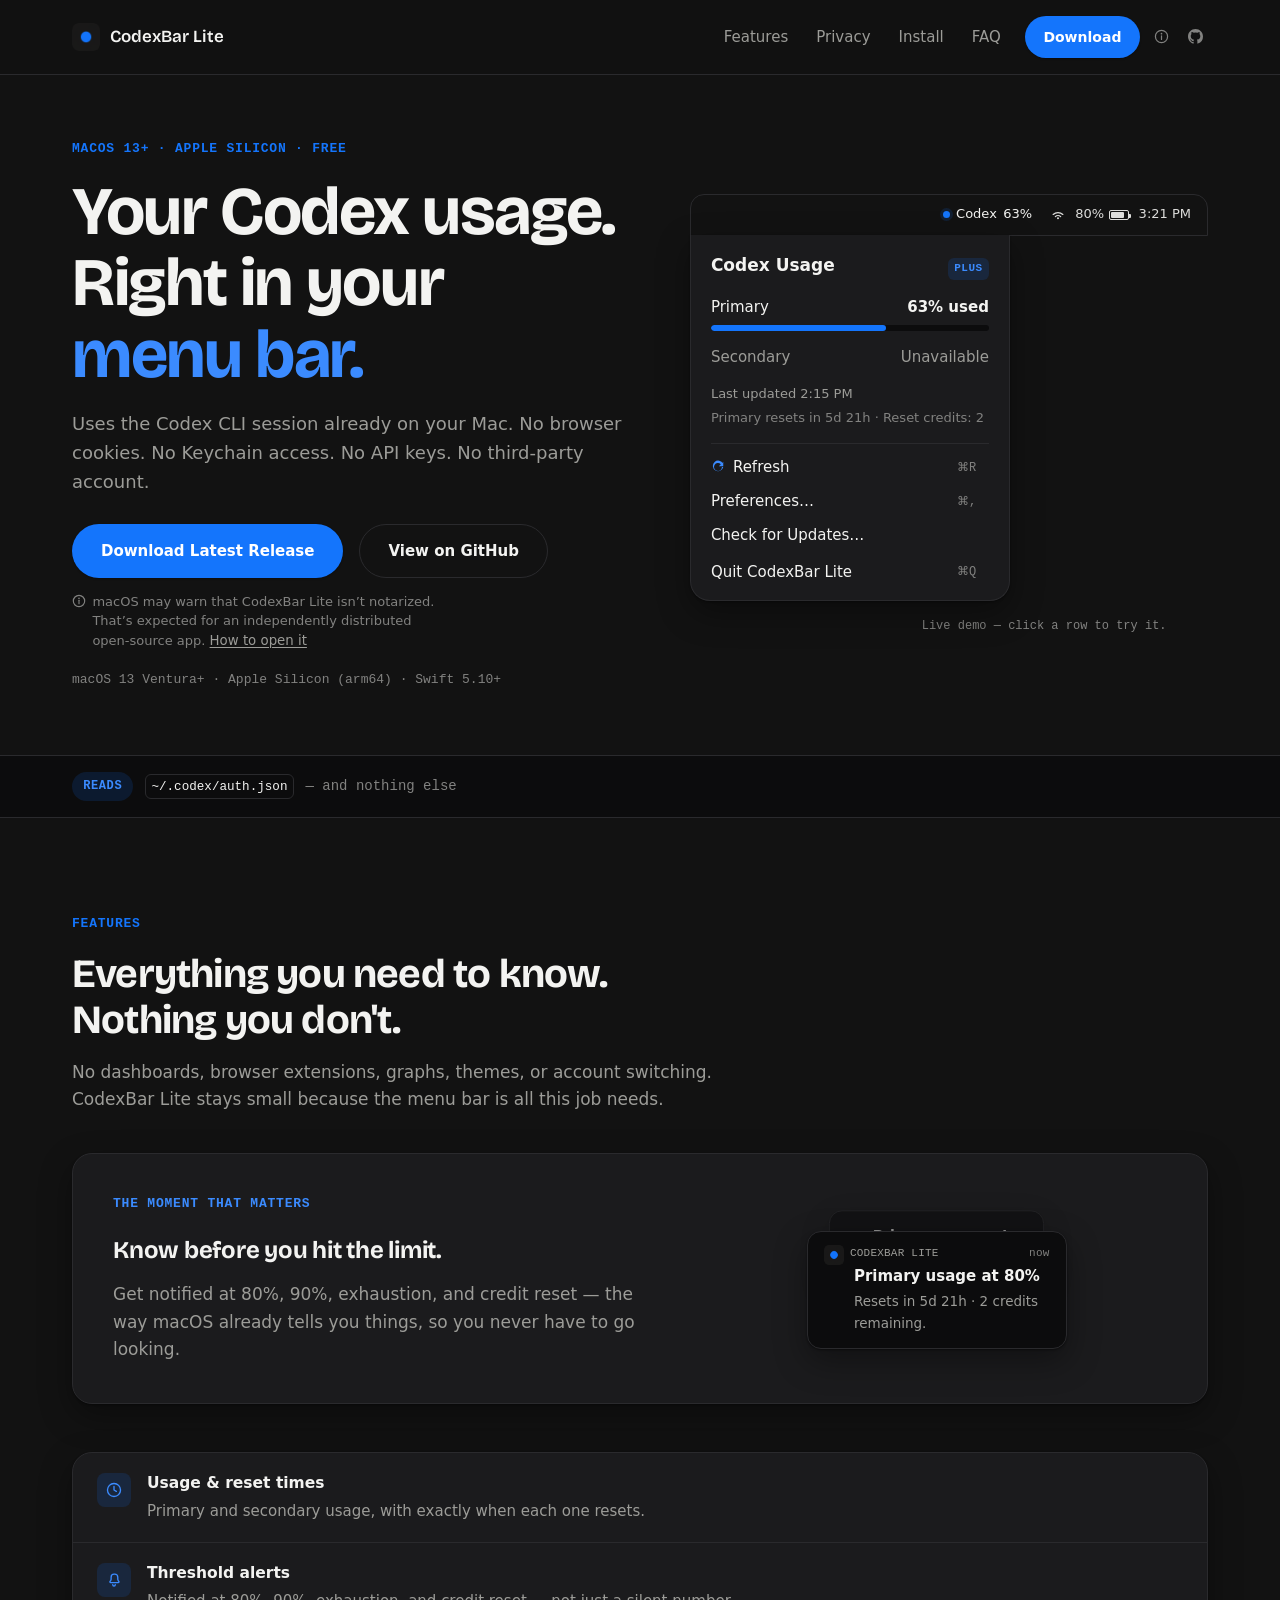
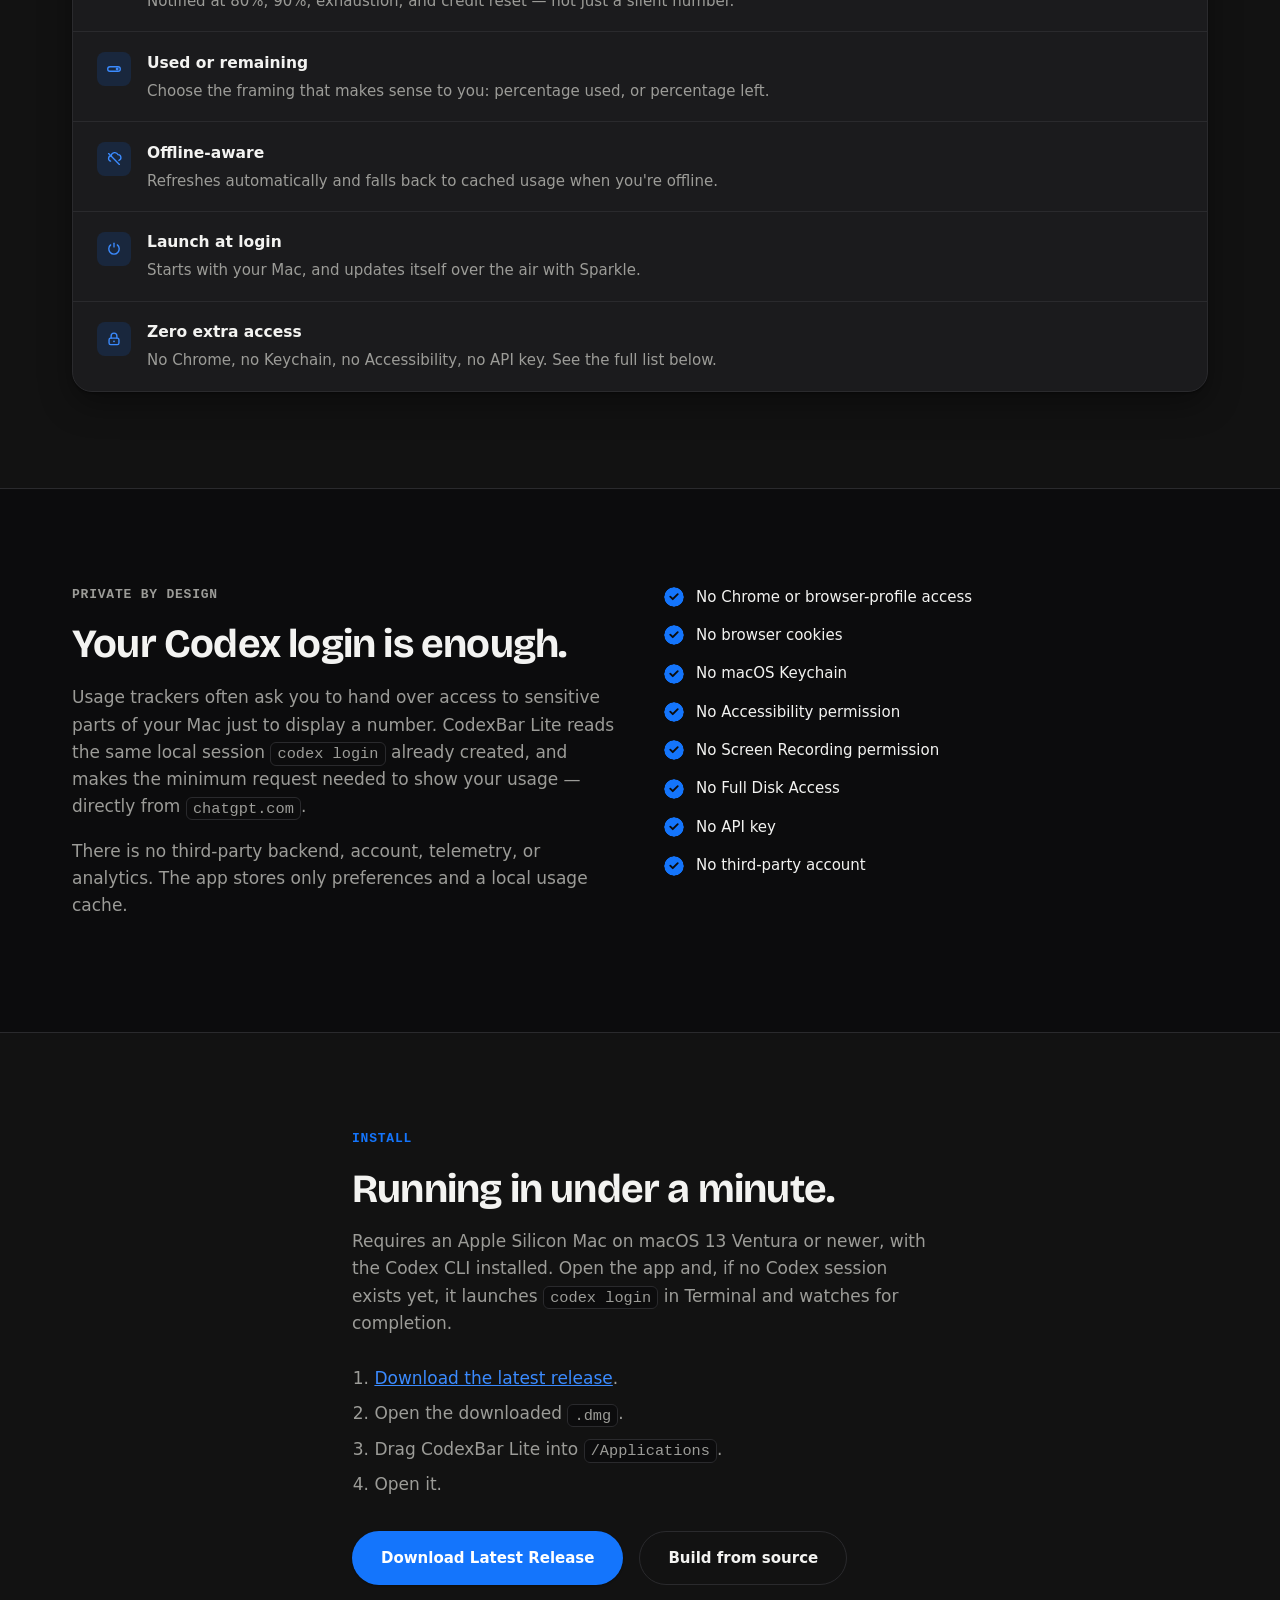
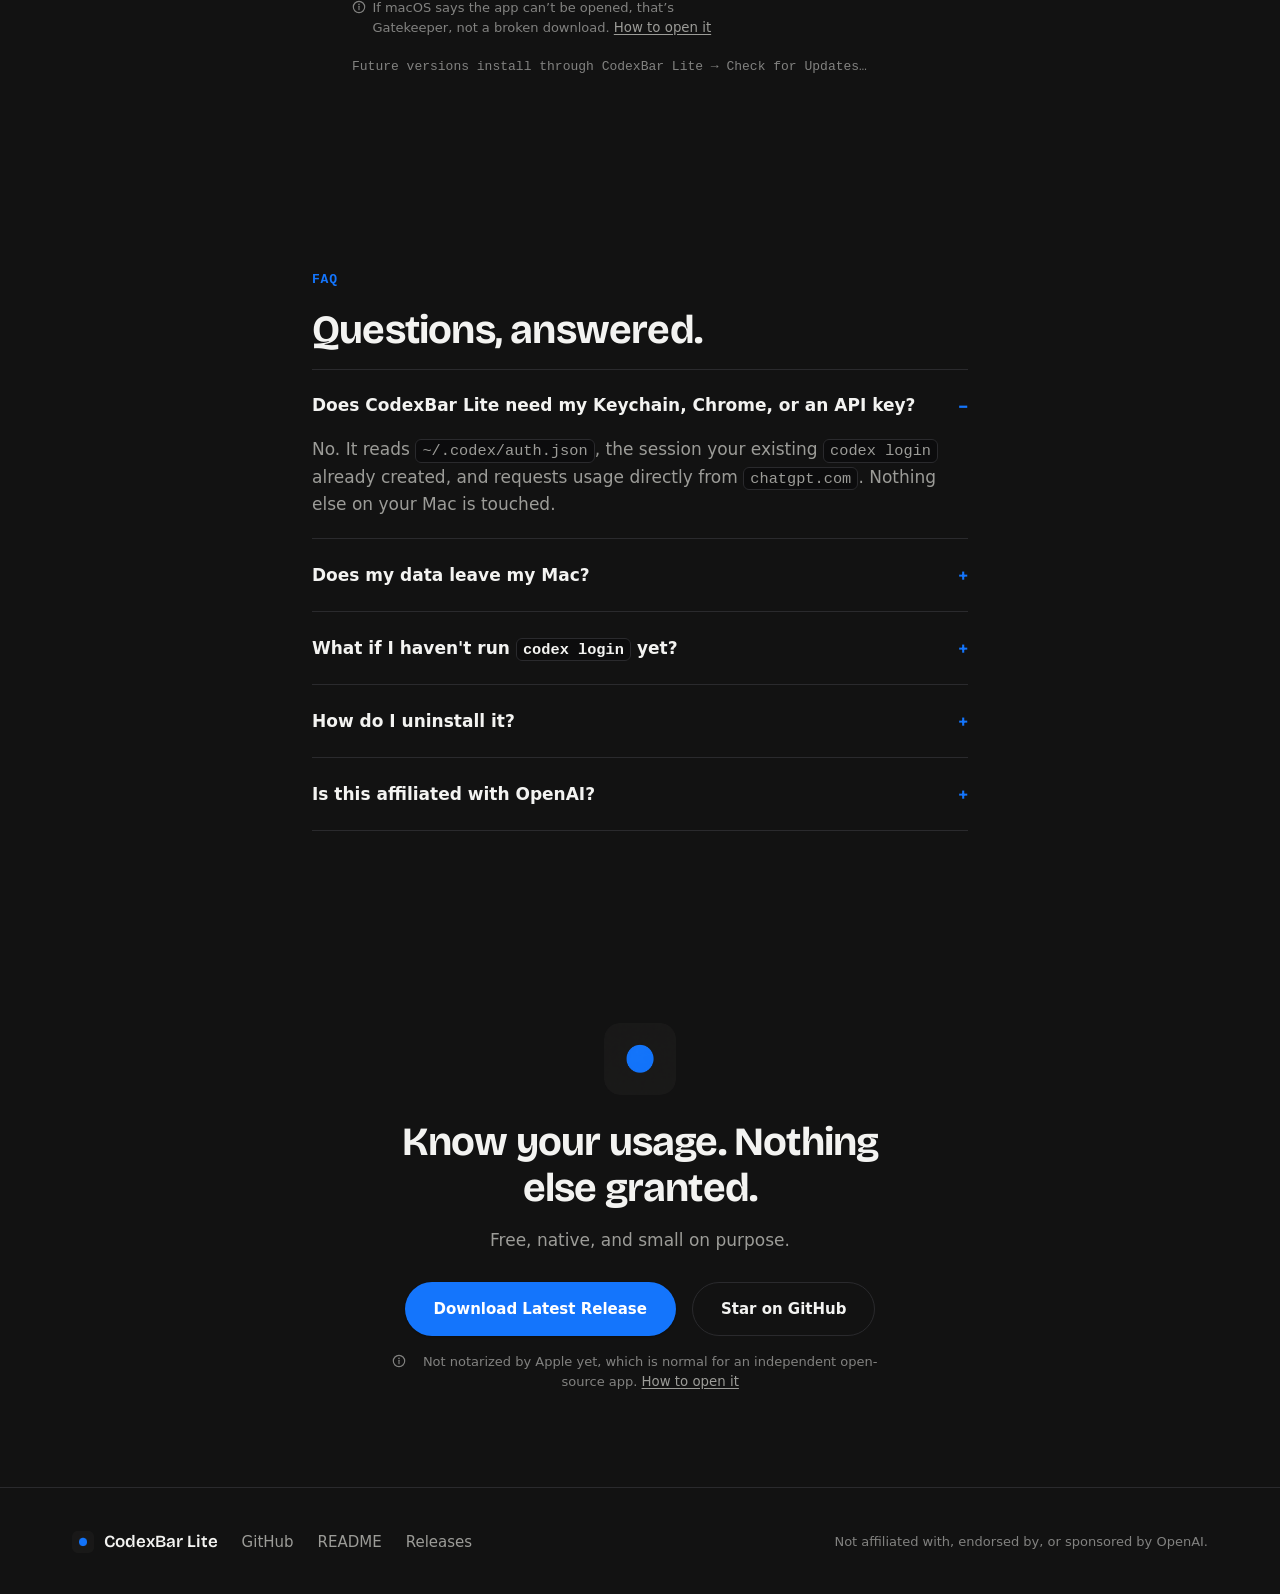
==== docs/index.html @ 88b8bb4b "minor fixes" ====
<!--
THESIS: the logo's own blue dot, expanded to real structural scale, on the
logo's own near-black ground — refusing both the previous flat document world
and the generic neon-glow dark-SaaS rut.
OWN-WORLD: near-black ground (#121212) matched to the icon's fill, Codex Blue
(#1475fc) committed across buttons/badges/active states, Bricolage Grotesque
headlines over a native system-font body, pill controls on soft-cornered
raised cards, a live HTML/CSS recreation of the real menu bar + dropdown
as proof (not a screenshot).
STORY: visitor reads the headline and watches the usage percentage count up
live in one glance; a "Private by design" checklist affirms every access
refused; feature grid and FAQ carry the rest; a closing CTA closes the loop.
FIRST VIEWPORT: nav, eyebrow badge, display headline, subhead, CTA pair, meta
line, and the live, animated usage demo beside it on desktop.
FORM: brief-pinned canon — kraten.github.io/chimlo's structural rhythm
(hero / feature grid / trust checklist / install / FAQ / closing CTA),
executed with CodexBar Lite's own content, screenshots, and blue accent.
User confirmed one reference (Chimlo) is sufficient craft bar.
-->
<!doctype html>
<html lang="en">
<head>
  <meta charset="utf-8">
  <meta name="viewport" content="width=device-width, initial-scale=1">
  <title>CodexBar Lite</title>
  <meta name="description" content="Native Codex usage in your macOS menu bar. No Keychain, no browser cookies, no API key, no third-party account — your Codex login is enough.">
  <link rel="icon" href="assets/logo.png">
  <link rel="preconnect" href="https://fonts.googleapis.com">
  <link rel="preconnect" href="https://fonts.gstatic.com" crossorigin>
  <link href="https://fonts.googleapis.com/css2?family=Bricolage+Grotesque:opsz,wght@12..96,500..800&display=swap" rel="stylesheet">
  <link rel="stylesheet" href="styles.css">
</head>
<body>

  <header class="nav">
    <div class="wrap nav-inner">
      <a class="nav-brand" href="#top">
        <img src="assets/logo.png" alt="" width="28" height="28">
        <span>CodexBar Lite</span>
      </a>
      <nav class="nav-links" aria-label="Primary">
        <a href="#features">Features</a>
        <a href="#private">Privacy</a>
        <a href="#install">Install</a>
        <a href="#faq">FAQ</a>
      </nav>
      <span class="nav-download">
        <a class="btn btn-primary btn-small" href="https://github.com/wei-b0/codexbar-lite/releases/download/v0.2.4/CodexBarLite-0.2.4-arm64.dmg" target="_blank" rel="noopener noreferrer">Download</a>
        <button type="button" class="install-help-trigger install-help-icon" aria-label="How to open CodexBar Lite if macOS blocks it">
          <svg viewBox="0 0 16 16" width="15" height="15" fill="none"><circle cx="8" cy="8" r="6.5" stroke="currentColor" stroke-width="1.3"/><path d="M8 7.2v4" stroke="currentColor" stroke-width="1.3" stroke-linecap="round"/><circle cx="8" cy="5" r="0.9" fill="currentColor"/></svg>
        </button>
        <a class="nav-icon-btn" href="https://github.com/wei-b0/codexbar-lite" target="_blank" rel="noopener noreferrer" aria-label="CodexBar Lite on GitHub">
          <svg viewBox="0 0 16 16" width="15" height="15" fill="currentColor"><path d="M8 0C3.58 0 0 3.58 0 8c0 3.54 2.29 6.53 5.47 7.59.4.07.55-.17.55-.38 0-.19-.01-.82-.01-1.49-2.01.37-2.53-.49-2.69-.94-.09-.23-.48-.94-.82-1.13-.28-.15-.68-.52-.01-.53.63-.01 1.08.58 1.23.82.72 1.21 1.87.87 2.33.66.07-.52.28-.87.51-1.07-1.78-.2-3.64-.89-3.64-3.95 0-.87.31-1.59.82-2.15-.08-.2-.36-1.02.08-2.12 0 0 .67-.21 2.2.82a7.44 7.44 0 0 1 4 0c1.53-1.04 2.2-.82 2.2-.82.44 1.1.16 1.92.08 2.12.51.56.82 1.27.82 2.15 0 3.07-1.87 3.75-3.65 3.95.29.25.54.73.54 1.48 0 1.07-.01 1.93-.01 2.2 0 .21.15.46.55.38A8.01 8.01 0 0 0 16 8c0-4.42-3.58-8-8-8Z"/></svg>
        </a>
      </span>
    </div>
  </header>

  <main id="top">

    <section class="hero">
      <div class="wrap hero-grid">
        <div class="hero-copy">
          <p class="eyebrow">macOS 13+ &middot; Apple Silicon &middot; Free</p>
          <h1 class="display">Your Codex usage.<br>Right in your<br><span class="accent-text">menu bar.</span></h1>
          <p class="hero-sub">Uses the Codex CLI session already on your Mac. No browser cookies. No Keychain access. No API keys. No third-party account.</p>
          <div class="cta-row">
            <a class="btn btn-primary" href="https://github.com/wei-b0/codexbar-lite/releases/download/v0.2.4/CodexBarLite-0.2.4-arm64.dmg" target="_blank" rel="noopener noreferrer">Download Latest Release</a>
            <a class="btn btn-ghost" href="https://github.com/wei-b0/codexbar-lite" target="_blank" rel="noopener noreferrer">View on GitHub</a>
          </div>
          <p class="install-notice">
            <svg viewBox="0 0 16 16" width="14" height="14" fill="none" aria-hidden="true"><circle cx="8" cy="8" r="6.5" stroke="currentColor" stroke-width="1.3"/><path d="M8 7.2v4" stroke="currentColor" stroke-width="1.3" stroke-linecap="round"/><circle cx="8" cy="5" r="0.9" fill="currentColor"/></svg>
            <span>macOS may warn that CodexBar Lite isn&rsquo;t notarized. That&rsquo;s expected for an independently distributed open-source app. <button type="button" class="install-help-trigger install-help-link">How to open it</button></span>
          </p>
          <p class="meta-line">macOS 13 Ventura+ &middot; Apple Silicon (arm64) &middot; Swift 5.10+</p>
        </div>

        <div class="hero-visual">
          <div class="demo" id="usage-demo" role="group" aria-label="Live demonstration of the CodexBar Lite menu bar item and usage dropdown, showing 63% primary usage">
            <div class="demo-menubar">
              <span class="demo-menuitem">
                <span class="dot" aria-hidden="true"></span>
                Codex <span class="demo-percent" data-target="63">0%</span>
              </span>
              <span class="demo-sysicons" aria-hidden="true">
                <svg viewBox="0 0 16 12" width="16" height="12" fill="none"><path d="M8 10.2a1 1 0 1 1 0-2 1 1 0 0 1 0 2Zm-3.1-3a4.4 4.4 0 0 1 6.2 0 .6.6 0 0 1-.85.85 3.2 3.2 0 0 0-4.5 0 .6.6 0 0 1-.85-.85Zm-2.15-2.15a7.6 7.6 0 0 1 10.5 0 .6.6 0 1 1-.83.87 6.4 6.4 0 0 0-8.84 0 .6.6 0 0 1-.83-.87Z" fill="currentColor"/></svg>
                <span class="demo-battery">
                  <span class="demo-battery-pct">80%</span>
                  <span class="demo-battery-icon"><span class="demo-battery-fill"></span></span>
                </span>
                <span class="demo-clock">3:21&nbsp;PM</span>
              </span>
            </div>

            <div class="demo-dropdown">
              <div class="demo-row demo-row-head">
                <span class="demo-title">Codex Usage</span>
                <span class="demo-plus">PLUS</span>
              </div>

              <div class="demo-row demo-stat">
                <span>Primary</span>
                <span class="demo-primary-value"><span class="demo-percent" data-target="63">0</span>% used</span>
              </div>
              <div class="demo-track">
                <div class="demo-fill" id="demo-fill"></div>
              </div>

              <div class="demo-row demo-stat demo-dim">
                <span>Secondary</span>
                <span>Unavailable</span>
              </div>

              <p class="demo-note">Last updated <span id="demo-time">2:15 PM</span></p>
              <p class="demo-note demo-note-tight">Primary resets in 5d 21h &middot; Reset credits: 2</p>

              <div class="demo-menu">
                <button type="button" class="demo-menurow" id="demo-refresh">
                  <span class="demo-refresh-icon" aria-hidden="true">
                    <svg viewBox="0 0 16 16" width="14" height="14" fill="none"><path d="M13.65 4.35A6 6 0 1 0 14 8h-1.5a4.5 4.5 0 1 1-1.32-3.18L9 7h5V2l-1.65 2.35Z" fill="currentColor"/></svg>
                  </span>
                  Refresh
                  <kbd>&#8984;R</kbd>
                </button>
                <button type="button" class="demo-menurow" id="demo-preferences">Preferences&hellip; <kbd>&#8984;,</kbd></button>
                <button type="button" class="demo-menurow" id="demo-checkupdates">Check for Updates&hellip;</button>
                <span class="demo-menurow demo-menurow-static demo-quit">Quit CodexBar Lite <kbd>&#8984;Q</kbd></span>
              </div>
            </div>
          </div>
          <p class="demo-caption">Live demo &mdash; click a row to try it.</p>

          <div class="win-overlay" id="prefs-window" hidden role="dialog" aria-modal="true" aria-labelledby="prefs-title" tabindex="-1">
            <div class="win win-prefs">
              <div class="win-titlebar">
                <button type="button" class="win-dot win-dot-red" data-close aria-label="Close"></button>
                <span class="win-dot win-dot-yellow"></span>
                <span class="win-dot win-dot-green"></span>
                <span class="win-title" id="prefs-title">CodexBar Lite Preferences</span>
              </div>
              <div class="win-body">
                <p class="win-section">General</p>
                <div class="win-row"><span>Refresh interval</span><span class="win-select">5 minutes <svg viewBox="0 0 10 6" width="9" height="6"><path d="M1 1l4 4 4-4" stroke="currentColor" stroke-width="1.4" fill="none" stroke-linecap="round" stroke-linejoin="round"/></svg></span></div>
                <label class="win-check"><span class="chk chk-on" aria-hidden="true"></span>Launch CodexBar Lite at login</label>
                <div class="win-row"><span>Menu bar display</span><span class="win-select">Percentage used <svg viewBox="0 0 10 6" width="9" height="6"><path d="M1 1l4 4 4-4" stroke="currentColor" stroke-width="1.4" fill="none" stroke-linecap="round" stroke-linejoin="round"/></svg></span></div>
                <label class="win-check"><span class="chk chk-on" aria-hidden="true"></span>Automatically check for updates</label>

                <hr class="win-divider">
                <p class="win-section">Notifications</p>
                <div class="win-check-grid">
                  <label class="win-check"><span class="chk chk-on" aria-hidden="true"></span>80% usage</label>
                  <label class="win-check"><span class="chk chk-on" aria-hidden="true"></span>90% usage</label>
                  <label class="win-check"><span class="chk chk-on" aria-hidden="true"></span>Exhausted</label>
                  <label class="win-check"><span class="chk chk-on" aria-hidden="true"></span>Credits reset</label>
                </div>

                <hr class="win-divider">
                <div class="win-about">
                  <img src="assets/logo.png" width="26" height="26" alt="">
                  <p>CodexBar Lite 0.2.4. No cookies, Keychain, telemetry, or API key.</p>
                </div>
                <div class="win-buttons">
                  <a class="win-btn" href="https://github.com/wei-b0/codexbar-lite" target="_blank" rel="noopener noreferrer">View on GitHub</a>
                  <button type="button" class="win-btn" id="win-check-updates">Check for Updates&hellip;</button>
                </div>
              </div>
            </div>
          </div>

          <div class="win-overlay" id="update-window" hidden role="dialog" aria-modal="true" aria-labelledby="update-title" tabindex="-1">
            <div class="win win-dialog">
              <img src="assets/logo.png" width="40" height="40" alt="">
              <div class="update-state" id="update-checking">
                <p class="win-dialog-title" id="update-title">Checking for updates&hellip;</p>
                <div class="win-progress"><div class="win-progress-fill" id="update-progress"></div></div>
              </div>
              <div class="update-state" id="update-done" hidden>
                <p class="win-dialog-title">You&rsquo;re up to date!</p>
                <p class="win-dialog-text">CodexBar Lite 0.2.4 is currently the newest version available.</p>
                <button type="button" class="win-btn win-btn-primary" id="update-ok">OK</button>
              </div>
            </div>
          </div>
        </div>
      </div>

      <div class="reads-strip">
        <div class="wrap reads-inner">
          <span class="badge">Reads</span>
          <code>~/.codex/auth.json</code>
          <span class="reads-note">— and nothing else</span>
        </div>
      </div>
    </section>

    <section id="features" class="section">
      <div class="wrap">
        <p class="eyebrow">Features</p>
        <h2 class="headline">Everything you need to know. Nothing you don't.</h2>
        <p class="section-sub">No dashboards, browser extensions, graphs, themes, or account switching. CodexBar Lite stays small because the menu bar is all this job needs.</p>

        <div class="difference-card">
          <div class="difference-copy">
            <p class="eyebrow eyebrow-inset">The moment that matters</p>
            <h3 class="card-title">Know before you hit the limit.</h3>
            <p>Get notified at 80%, 90%, exhaustion, and credit reset &mdash; the way macOS already tells you things, so you never have to go looking.</p>
          </div>
          <div class="difference-visual">
            <div class="notif-stack" aria-hidden="true">
              <div class="notif notif-back">
                <img src="assets/logo.png" alt="" width="20" height="20">
                <div class="notif-body">
                  <p class="notif-title">Primary usage at 90%</p>
                  <p class="notif-text">2 credits remaining before reset.</p>
                </div>
              </div>
              <div class="notif notif-front">
                <img src="assets/logo.png" alt="" width="20" height="20">
                <div class="notif-head">
                  <span class="notif-app">CodexBar Lite</span>
                  <span class="notif-time">now</span>
                </div>
                <div class="notif-body">
                  <p class="notif-title">Primary usage at 80%</p>
                  <p class="notif-text">Resets in 5d 21h &middot; 2 credits remaining.</p>
                </div>
              </div>
            </div>
          </div>
        </div>

        <ul class="feature-list">
          <li class="feature-row">
            <span class="feature-icon"><svg viewBox="0 0 20 20" width="18" height="18" fill="none"><circle cx="10" cy="10" r="7.25" stroke="currentColor" stroke-width="1.5"/><path d="M10 6v4l2.6 1.5" stroke="currentColor" stroke-width="1.5" stroke-linecap="round" stroke-linejoin="round"/></svg></span>
            <span class="feature-copy">
              <span class="feature-title">Usage &amp; reset times</span>
              <span class="feature-desc">Primary and secondary usage, with exactly when each one resets.</span>
            </span>
          </li>
          <li class="feature-row">
            <span class="feature-icon"><svg viewBox="0 0 20 20" width="18" height="18" fill="none"><path d="M10 3.5c-1.9 0-3.2 1.5-3.2 3.4v2.1c0 .5-.2 1.2-.5 1.6l-.7.9c-.4.6 0 1.4.7 1.4h8.4c.7 0 1.1-.8.7-1.4l-.7-.9c-.3-.4-.5-1.1-.5-1.6V6.9c0-1.9-1.4-3.4-3.3-3.4Z" stroke="currentColor" stroke-width="1.5" stroke-linejoin="round"/><path d="M8.6 15.3a1.4 1.4 0 0 0 2.8 0" stroke="currentColor" stroke-width="1.5" stroke-linecap="round"/></svg></span>
            <span class="feature-copy">
              <span class="feature-title">Threshold alerts</span>
              <span class="feature-desc">Notified at 80%, 90%, exhaustion, and credit reset &mdash; not just a silent number.</span>
            </span>
          </li>
          <li class="feature-row">
            <span class="feature-icon"><svg viewBox="0 0 20 20" width="18" height="18" fill="none"><rect x="3" y="7.5" width="14" height="5" rx="2.5" stroke="currentColor" stroke-width="1.5"/><circle cx="13.5" cy="10" r="1.6" fill="currentColor"/></svg></span>
            <span class="feature-copy">
              <span class="feature-title">Used or remaining</span>
              <span class="feature-desc">Choose the framing that makes sense to you: percentage used, or percentage left.</span>
            </span>
          </li>
          <li class="feature-row">
            <span class="feature-icon"><svg viewBox="0 0 20 20" width="18" height="18" fill="none"><path d="M6.2 12.3a3 3 0 0 1 .7-5.9 4 4 0 0 1 7.6-1.2 3.3 3.3 0 0 1 1 6.4" stroke="currentColor" stroke-width="1.5" stroke-linecap="round" stroke-linejoin="round"/><path d="M4 4l12 12" stroke="currentColor" stroke-width="1.5" stroke-linecap="round"/></svg></span>
            <span class="feature-copy">
              <span class="feature-title">Offline-aware</span>
              <span class="feature-desc">Refreshes automatically and falls back to cached usage when you're offline.</span>
            </span>
          </li>
          <li class="feature-row">
            <span class="feature-icon"><svg viewBox="0 0 20 20" width="18" height="18" fill="none"><path d="M10 3.5v4.2" stroke="currentColor" stroke-width="1.5" stroke-linecap="round"/><path d="M6.3 5.4a5.8 5.8 0 1 0 7.4 0" stroke="currentColor" stroke-width="1.5" stroke-linecap="round"/></svg></span>
            <span class="feature-copy">
              <span class="feature-title">Launch at login</span>
              <span class="feature-desc">Starts with your Mac, and updates itself over the air with Sparkle.</span>
            </span>
          </li>
          <li class="feature-row">
            <span class="feature-icon"><svg viewBox="0 0 20 20" width="18" height="18" fill="none"><rect x="4.5" y="9" width="11" height="7.2" rx="1.8" stroke="currentColor" stroke-width="1.5"/><path d="M6.8 9V6.6a3.2 3.2 0 0 1 6.4 0V9" stroke="currentColor" stroke-width="1.5" stroke-linecap="round"/><circle cx="10" cy="12.6" r="1" fill="currentColor"/></svg></span>
            <span class="feature-copy">
              <span class="feature-title">Zero extra access</span>
              <span class="feature-desc">No Chrome, no Keychain, no Accessibility, no API key. See the full list below.</span>
            </span>
          </li>
        </ul>
      </div>
    </section>

    <section id="private" class="section section-private">
      <div class="wrap private-grid">
        <div>
          <p class="eyebrow">Private by design</p>
          <h2 class="headline">Your Codex login is enough.</h2>
          <p>Usage trackers often ask you to hand over access to sensitive parts of your Mac just to display a number. CodexBar Lite reads the same local session <code>codex login</code> already created, and makes the minimum request needed to show your usage &mdash; directly from <code>chatgpt.com</code>.</p>
          <p>There is no third-party backend, account, telemetry, or analytics. The app stores only preferences and a local usage cache.</p>
        </div>
        <ul class="checklist">
          <li>No Chrome or browser-profile access</li>
          <li>No browser cookies</li>
          <li>No macOS Keychain</li>
          <li>No Accessibility permission</li>
          <li>No Screen Recording permission</li>
          <li>No Full Disk Access</li>
          <li>No API key</li>
          <li>No third-party account</li>
        </ul>
      </div>
    </section>

    <section id="install" class="section section-install">
      <div class="wrap install-wrap">
        <p class="eyebrow">Install</p>
        <h2 class="headline">Running in under a minute.</h2>
        <p class="section-sub">Requires an Apple Silicon Mac on macOS 13 Ventura or newer, with the Codex CLI installed. Open the app and, if no Codex session exists yet, it launches <code>codex login</code> in Terminal and watches for completion.</p>
        <ol class="install-steps">
          <li><a href="https://github.com/wei-b0/codexbar-lite/releases/download/v0.2.4/CodexBarLite-0.2.4-arm64.dmg" target="_blank" rel="noopener noreferrer">Download the latest release</a>.</li>
          <li>Open the downloaded <code>.dmg</code>.</li>
          <li>Drag CodexBar Lite into <code>/Applications</code>.</li>
          <li>Open it.</li>
        </ol>
        <div class="cta-row">
          <a class="btn btn-primary" href="https://github.com/wei-b0/codexbar-lite/releases/download/v0.2.4/CodexBarLite-0.2.4-arm64.dmg" target="_blank" rel="noopener noreferrer">Download Latest Release</a>
          <a class="btn btn-ghost" href="https://github.com/wei-b0/codexbar-lite#build-from-source" target="_blank" rel="noopener noreferrer">Build from source</a>
        </div>
        <p class="install-notice">
          <svg viewBox="0 0 16 16" width="14" height="14" fill="none" aria-hidden="true"><circle cx="8" cy="8" r="6.5" stroke="currentColor" stroke-width="1.3"/><path d="M8 7.2v4" stroke="currentColor" stroke-width="1.3" stroke-linecap="round"/><circle cx="8" cy="5" r="0.9" fill="currentColor"/></svg>
          <span>If macOS says the app can&rsquo;t be opened, that&rsquo;s Gatekeeper, not a broken download. <button type="button" class="install-help-trigger install-help-link">How to open it</button></span>
        </p>
        <p class="meta-line">Future versions install through CodexBar Lite &rarr; Check for Updates&hellip;</p>
      </div>
    </section>

    <section id="faq" class="section">
      <div class="wrap faq-wrap">
        <p class="eyebrow">FAQ</p>
        <h2 class="headline">Questions, answered.</h2>
        <div class="accordion">
          <details open>
            <summary><span class="q">Does CodexBar Lite need my Keychain, Chrome, or an API key?</span></summary>
            <p>No. It reads <code>~/.codex/auth.json</code>, the session your existing <code>codex login</code> already created, and requests usage directly from <code>chatgpt.com</code>. Nothing else on your Mac is touched.</p>
          </details>
          <details>
            <summary><span class="q">Does my data leave my Mac?</span></summary>
            <p>Only the minimum request needed to show your usage goes to <code>chatgpt.com</code>. There is no third-party backend, account, telemetry, or analytics.</p>
          </details>
          <details>
            <summary><span class="q">What if I haven't run <code>codex login</code> yet?</span></summary>
            <p>Open the app. If no Codex session exists, it launches <code>codex login</code> in Terminal and watches for completion &mdash; usage appears automatically once login succeeds.</p>
          </details>
          <details>
            <summary><span class="q">How do I uninstall it?</span></summary>
            <p>Quit CodexBar Lite and move it from <code>/Applications</code> to Trash. Optional cleanup: <code>rm -rf ~/Library/Application\ Support/CodexBarLite</code> and <code>defaults delete dev.vaibhav.codexbar</code>.</p>
          </details>
          <details>
            <summary><span class="q">Is this affiliated with OpenAI?</span></summary>
            <p>No. CodexBar Lite is an independent utility and is not affiliated with, endorsed by, or sponsored by OpenAI.</p>
          </details>
        </div>
      </div>
    </section>

    <section class="section closing">
      <div class="wrap closing-inner">
        <img class="closing-logo" src="assets/logo.png" alt="" width="72" height="72">
        <h2 class="headline">Know your usage. Nothing else granted.</h2>
        <p class="section-sub">Free, native, and small on purpose.</p>
        <div class="cta-row cta-row-center">
          <a class="btn btn-primary" href="https://github.com/wei-b0/codexbar-lite/releases/download/v0.2.4/CodexBarLite-0.2.4-arm64.dmg" target="_blank" rel="noopener noreferrer">Download Latest Release</a>
          <a class="btn btn-ghost" href="https://github.com/wei-b0/codexbar-lite" target="_blank" rel="noopener noreferrer">Star on GitHub</a>
        </div>
        <p class="install-notice install-notice-center">
          <svg viewBox="0 0 16 16" width="14" height="14" fill="none" aria-hidden="true"><circle cx="8" cy="8" r="6.5" stroke="currentColor" stroke-width="1.3"/><path d="M8 7.2v4" stroke="currentColor" stroke-width="1.3" stroke-linecap="round"/><circle cx="8" cy="5" r="0.9" fill="currentColor"/></svg>
          <span>Not notarized by Apple yet, which is normal for an independent open-source app. <button type="button" class="install-help-trigger install-help-link">How to open it</button></span>
        </p>
      </div>
    </section>

  </main>

  <footer class="footer">
    <div class="wrap footer-inner">
      <a class="nav-brand" href="#top">
        <img src="assets/logo.png" alt="" width="22" height="22">
        <span>CodexBar Lite</span>
      </a>
      <nav class="footer-links" aria-label="Footer">
        <a href="https://github.com/wei-b0/codexbar-lite" target="_blank" rel="noopener noreferrer">GitHub</a>
        <a href="https://github.com/wei-b0/codexbar-lite/blob/main/README.md" target="_blank" rel="noopener noreferrer">README</a>
        <a href="https://github.com/wei-b0/codexbar-lite/releases" target="_blank" rel="noopener noreferrer">Releases</a>
      </nav>
      <p class="footer-disclaimer">Not affiliated with, endorsed by, or sponsored by OpenAI.</p>
    </div>
  </footer>

  <div class="help-overlay" id="install-help-modal" hidden role="dialog" aria-modal="true" aria-labelledby="install-help-title" tabindex="-1">
    <div class="win win-help">
      <div class="win-titlebar">
        <button type="button" class="win-dot win-dot-red" data-close aria-label="Close"></button>
        <span class="win-dot win-dot-yellow"></span>
        <span class="win-dot win-dot-green"></span>
        <span class="win-title" id="install-help-title">Installing CodexBar Lite on macOS</span>
      </div>
      <div class="win-body help-body">
        <p>CodexBar Lite is distributed as a <code>.dmg</code> file. Since it isn&rsquo;t currently notarized by Apple, macOS may ask you to confirm before opening it. That&rsquo;s expected, not a sign anything is wrong.</p>

        <ol class="help-steps">
          <li>Download the latest CodexBar Lite <code>.dmg</code> from the <a href="https://github.com/wei-b0/codexbar-lite/releases" target="_blank" rel="noopener noreferrer">release page</a>.</li>
          <li>Open the downloaded <code>.dmg</code> file.</li>
          <li>Drag CodexBar Lite into your <strong>Applications</strong> folder.</li>
          <li>Open Applications and launch CodexBar Lite.</li>
          <li>
            If macOS says it can&rsquo;t be opened because it&rsquo;s from an unidentified developer:
            <ul>
              <li>Right-click CodexBar Lite</li>
              <li>Select <strong>Open</strong></li>
              <li>Click <strong>Open</strong> again in the confirmation dialog</li>
            </ul>
          </li>
        </ol>

        <p class="help-subhead">Still blocked?</p>
        <p>Open <strong>System Settings &rarr; Privacy &amp; Security</strong>, find the CodexBar Lite message near the bottom of the page, click <strong>Open Anyway</strong>, then confirm.</p>

        <hr class="win-divider">

        <p class="help-subhead">Why does this happen?</p>
        <p>macOS uses Gatekeeper to check apps distributed outside the App Store. CodexBar Lite isn&rsquo;t enrolled in Apple&rsquo;s notarization program, so Gatekeeper can&rsquo;t verify it automatically. The source is public, though, so you can read exactly what the app does before you run it.</p>

        <div class="help-links">
          <a class="win-btn" href="https://github.com/wei-b0/codexbar-lite" target="_blank" rel="noopener noreferrer">Source code</a>
          <a class="win-btn" href="https://github.com/wei-b0/codexbar-lite/releases" target="_blank" rel="noopener noreferrer">Release page</a>
        </div>

        <hr class="win-divider">

        <p class="help-subhead">For advanced users</p>
        <p>Build it yourself instead of trusting the binary:</p>
        <pre class="mono-block help-code">swift build
./scripts/install.sh</pre>
        <p>Or verify the download you already have: compare its checksum to the digest GitHub shows for that file on the <a href="https://github.com/wei-b0/codexbar-lite/releases" target="_blank" rel="noopener noreferrer">release page</a>.</p>
        <pre class="mono-block help-code">shasum -a 256 CodexBarLite-*.dmg</pre>
      </div>
    </div>
  </div>

  <script>
    (function () {
      var reduceMotion = window.matchMedia('(prefers-reduced-motion: reduce)').matches;
      var demo = document.getElementById('usage-demo');
      if (!demo) return;

      var fill = document.getElementById('demo-fill');
      var percents = demo.querySelectorAll('.demo-percent');
      var refreshBtn = document.getElementById('demo-refresh');
      var timeEl = document.getElementById('demo-time');
      var playing = false;

      function easeOutExpo(t) {
        return t === 1 ? 1 : 1 - Math.pow(2, -10 * t);
      }

      function setValue(v) {
        fill.style.width = v + '%';
        percents.forEach(function (el) {
          el.textContent = Math.round(v) + (el.parentElement.classList.contains('demo-menuitem') ? '%' : '');
        });
      }

      function play(onDone) {
        if (playing) return;
        playing = true;
        var target = parseInt(percents[0].getAttribute('data-target'), 10);

        if (reduceMotion) {
          setValue(target);
          playing = false;
          if (onDone) onDone();
          return;
        }

        setValue(0);
        var start = null;
        var duration = 1100;

        function frame(ts) {
          if (start === null) start = ts;
          var t = Math.min((ts - start) / duration, 1);
          setValue(target * easeOutExpo(t));
          if (t < 1) {
            requestAnimationFrame(frame);
          } else {
            playing = false;
            if (onDone) onDone();
          }
        }
        requestAnimationFrame(frame);
      }

      var started = false;
      var observer = new IntersectionObserver(function (entries) {
        entries.forEach(function (entry) {
          if (entry.isIntersecting && !started) {
            started = true;
            play();
          }
        });
      }, { threshold: 0.4 });
      observer.observe(demo);

      if (refreshBtn) {
        refreshBtn.addEventListener('click', function () {
          if (playing) return;
          refreshBtn.classList.add('is-spinning');
          var now = new Date();
          var hours = now.getHours() % 12 || 12;
          var mins = String(now.getMinutes()).padStart(2, '0');
          var ampm = now.getHours() >= 12 ? 'PM' : 'AM';
          play(function () {
            refreshBtn.classList.remove('is-spinning');
            if (timeEl) timeEl.textContent = hours + ':' + mins + ' ' + ampm;
          });
        });
      }

      // Window overlays: Preferences + Check for Updates
      var prefsWindow = document.getElementById('prefs-window');
      var updateWindow = document.getElementById('update-window');
      var updateChecking = document.getElementById('update-checking');
      var updateDone = document.getElementById('update-done');
      var updateProgress = document.getElementById('update-progress');
      var lastFocused = null;
      var currentOpenWin = null;
      var FOCUSABLE_SELECTOR = 'a[href], button:not([disabled]), input:not([disabled]), [tabindex]:not([tabindex="-1"])';

      function openWin(win) {
        if (!win) return;
        lastFocused = document.activeElement;
        currentOpenWin = win;
        win.hidden = false;
        requestAnimationFrame(function () {
          win.classList.add('is-open');
        });
        win.focus();
        document.addEventListener('keydown', onKeydown);
      }

      function closeWin(win) {
        if (!win || win.hidden) return;
        win.classList.remove('is-open');
        window.setTimeout(function () {
          win.hidden = true;
        }, 180);
        if (currentOpenWin === win) currentOpenWin = null;
        document.removeEventListener('keydown', onKeydown);
        if (lastFocused && typeof lastFocused.focus === 'function') lastFocused.focus();
      }

      var installHelpModal = document.getElementById('install-help-modal');

      function onKeydown(e) {
        if (e.key === 'Escape') {
          closeWin(prefsWindow);
          closeWin(updateWindow);
          closeWin(installHelpModal);
          return;
        }
        if (e.key === 'Tab' && currentOpenWin) {
          var focusable = currentOpenWin.querySelectorAll(FOCUSABLE_SELECTOR);
          if (!focusable.length) return;
          var first = focusable[0];
          var last = focusable[focusable.length - 1];
          if (e.shiftKey && document.activeElement === first) {
            e.preventDefault();
            last.focus();
          } else if (!e.shiftKey && document.activeElement === last) {
            e.preventDefault();
            first.focus();
          }
        }
      }

      [prefsWindow, updateWindow, installHelpModal].forEach(function (win) {
        if (!win) return;
        win.addEventListener('click', function (e) {
          if (e.target === win) closeWin(win);
        });
        var closeDot = win.querySelector('[data-close]');
        if (closeDot) closeDot.addEventListener('click', function () { closeWin(win); });
      });

      document.querySelectorAll('.install-help-trigger').forEach(function (trigger) {
        trigger.addEventListener('click', function () {
          openWin(installHelpModal);
        });
      });

      var prefsBtn = document.getElementById('demo-preferences');
      if (prefsBtn) {
        prefsBtn.addEventListener('click', function () {
          openWin(prefsWindow);
        });
      }

      function runUpdateCheck() {
        openWin(updateWindow);
        updateChecking.hidden = false;
        updateDone.hidden = true;
        updateProgress.style.transition = 'none';
        updateProgress.style.width = '0%';

        var reduce = window.matchMedia('(prefers-reduced-motion: reduce)').matches;
        var delay = reduce ? 0 : 1200;

        requestAnimationFrame(function () {
          updateProgress.style.transition = reduce ? 'none' : 'width ' + delay + 'ms ease-in-out';
          updateProgress.style.width = '100%';
        });

        window.setTimeout(function () {
          updateChecking.hidden = true;
          updateDone.hidden = false;
        }, delay);
      }

      var checkUpdatesBtn = document.getElementById('demo-checkupdates');
      if (checkUpdatesBtn) {
        checkUpdatesBtn.addEventListener('click', function () {
          closeWin(prefsWindow);
          runUpdateCheck();
        });
      }

      var winCheckUpdatesBtn = document.getElementById('win-check-updates');
      if (winCheckUpdatesBtn) {
        winCheckUpdatesBtn.addEventListener('click', function () {
          closeWin(prefsWindow);
          runUpdateCheck();
        });
      }

      var updateOkBtn = document.getElementById('update-ok');
      if (updateOkBtn) {
        updateOkBtn.addEventListener('click', function () {
          closeWin(updateWindow);
        });
      }
    })();
  </script>
</body>
</html>
---- docs/styles.css ----
:root {
  --bg: #121212;
  --bg-raised: #1b1b1d;
  --bg-inset: #0c0c0d;
  --border: #2a2a2d;
  --text: #f3f3f1;
  --text-dim: #9c9c98;
  --text-faint: #828280;
  --accent: #1475fc;
  --accent-hover: #3b8bff;
  --accent-dim: #0f5cd1;
  --accent-tint: rgba(20, 117, 252, 0.14);

  --font-display: "Bricolage Grotesque", "SF Pro Display", system-ui, sans-serif;
  --font-body: -apple-system, "SF Pro Text", system-ui, sans-serif;
  --font-mono: "SF Mono", ui-monospace, Menlo, monospace;

  --container: 1200px;
  --gutter: 32px;

  --r-xs: 6px;
  --r-sm: 8px;
  --r-md: 14px;
  --r-lg: 20px;
  --r-full: 999px;

  --shadow-card: 0 1px 2px rgba(0, 0, 0, 0.4), 0 12px 32px rgba(0, 0, 0, 0.35);
  --shadow-btn: 0 1px 2px rgba(0, 0, 0, 0.3);
}

* {
  box-sizing: border-box;
}

html {
  color-scheme: dark;
}

body {
  margin: 0;
  background: var(--bg);
  color: var(--text);
  font-family: var(--font-body);
  font-size: 1.0625rem;
  line-height: 1.6;
  -webkit-font-smoothing: antialiased;
}

.wrap {
  max-width: var(--container);
  margin: 0 auto;
  padding-left: var(--gutter);
  padding-right: var(--gutter);
}

@media (max-width: 640px) {
  :root {
    --gutter: 20px;
  }
}

a {
  color: inherit;
}

img {
  max-width: 100%;
  display: block;
}

code {
  font-family: var(--font-mono);
  font-size: 0.9em;
  background: var(--bg-inset);
  border: 1px solid var(--border);
  border-radius: 6px;
  padding: 0.12em 0.4em;
}

/* Type roles */

.eyebrow {
  font-family: var(--font-mono);
  font-size: 0.8125rem;
  font-weight: 600;
  letter-spacing: 0.06em;
  text-transform: uppercase;
  color: var(--accent);
  margin: 0 0 1rem;
}

.eyebrow-inset {
  color: var(--accent-hover);
}

.display {
  font-family: var(--font-display);
  font-weight: 700;
  font-size: clamp(2.5rem, 6vw, 4.25rem);
  line-height: 1.05;
  letter-spacing: -0.02em;
  margin: 0 0 1.25rem;
}

.accent-text {
  color: var(--accent-hover);
}

.headline {
  font-family: var(--font-display);
  font-weight: 700;
  font-size: clamp(1.75rem, 3.5vw, 2.5rem);
  line-height: 1.15;
  letter-spacing: -0.02em;
  margin: 0 0 1rem;
  max-width: 22ch;
}

.section-sub,
.hero-sub {
  color: var(--text-dim);
  max-width: 60ch;
  margin: 0 0 1.75rem;
}

.hero-sub {
  font-size: 1.125rem;
}

.meta-line {
  font-family: var(--font-mono);
  font-size: 0.8125rem;
  color: var(--text-faint);
  margin: 1.25rem 0 0;
}

/* Nav */

.nav {
  position: sticky;
  top: 0;
  z-index: 10;
  background: rgba(18, 18, 18, 0.8);
  backdrop-filter: blur(12px);
  -webkit-backdrop-filter: blur(12px);
  border-bottom: 1px solid var(--border);
}

.nav-inner {
  display: flex;
  align-items: center;
  gap: 1.5rem;
  padding-top: 1rem;
  padding-bottom: 1rem;
}

.nav-brand {
  display: flex;
  align-items: center;
  gap: 0.6rem;
  font-weight: 600;
  text-decoration: none;
  font-family: var(--font-display);
  font-size: 1.0625rem;
}

.nav-brand img {
  border-radius: 22%;
}

.nav-links {
  display: flex;
  gap: 1.75rem;
  margin-left: auto;
  font-size: 0.9375rem;
  color: var(--text-dim);
}

.nav-links a {
  text-decoration: none;
}

.nav-links a:hover {
  color: var(--text);
}

@media (max-width: 720px) {
  .nav-links {
    display: none;
  }

  .nav-download {
    margin-left: auto;
  }
}

/* Buttons */

.btn {
  display: inline-flex;
  align-items: center;
  justify-content: center;
  font-family: var(--font-body);
  font-weight: 600;
  font-size: 0.9375rem;
  text-decoration: none;
  border-radius: var(--r-full);
  padding: 0.875rem 1.75rem;
  transition: background-color 0.15s ease, border-color 0.15s ease, transform 0.1s ease;
  white-space: nowrap;
}

.btn-primary {
  background: var(--accent);
  color: #fff;
  box-shadow: var(--shadow-btn);
  border: 1px solid transparent;
}

.btn-primary:hover {
  background: var(--accent-hover);
}

.btn-small {
  padding: 0.55rem 1.1rem;
  font-size: 0.875rem;
}

.btn-ghost {
  background: transparent;
  color: var(--text);
  border: 1px solid var(--border);
}

.btn-ghost:hover {
  background: var(--bg-raised);
}

.btn:focus-visible {
  outline: 2px solid #fff;
  outline-offset: 2px;
}

.cta-row {
  display: flex;
  flex-wrap: wrap;
  gap: 1rem;
}

.cta-row-center {
  justify-content: center;
}

/* Hero */

.hero {
  padding-top: 4rem;
}

.hero-grid {
  display: grid;
  grid-template-columns: 1.1fr 1fr;
  gap: 3rem;
  align-items: center;
}

@media (max-width: 900px) {
  .hero-grid {
    grid-template-columns: 1fr;
  }
}

.hero-visual {
  position: relative;
  display: flex;
  flex-direction: column;
  align-items: center;
  gap: 0;
}

.demo {
  width: 100%;
}

.demo-menubar {
  background: var(--bg-menubar);
  border: 1px solid var(--border);
  border-radius: var(--r-md) var(--r-md) 0 0;
  padding: 0.6rem 1rem;
  display: flex;
  align-items: center;
  justify-content: flex-end;
  gap: 1.1rem;
  font-family: var(--font-body);
  font-size: 0.8125rem;
}

.demo-menuitem {
  display: inline-flex;
  align-items: center;
  gap: 0.4rem;
  font-weight: 500;
}

.demo-menuitem .dot {
  width: 7px;
  height: 7px;
  border-radius: 50%;
  background: var(--accent);
  box-shadow: 0 0 0 3px var(--accent-tint);
}

.demo-sysicons {
  display: flex;
  align-items: center;
  gap: 0.6rem;
  color: var(--text);
  opacity: 0.9;
}

.demo-battery {
  display: inline-flex;
  align-items: center;
  gap: 0.3rem;
}

.demo-battery-icon {
  width: 20px;
  height: 10px;
  border: 1px solid var(--text);
  border-radius: 2px;
  position: relative;
  display: inline-block;
  padding: 1px;
}

.demo-battery-icon::after {
  content: "";
  position: absolute;
  right: -3px;
  top: 3px;
  width: 2px;
  height: 4px;
  background: var(--text);
  border-radius: 0 1px 1px 0;
}

.demo-battery-fill {
  display: block;
  height: 100%;
  width: 80%;
  background: var(--text);
  border-radius: 1px;
}

.demo-clock {
  font-variant-numeric: tabular-nums;
}

.demo-dropdown {
  width: 100%;
  max-width: 320px;
  align-self: flex-end;
  margin-right: 8%;
  margin-top: -1px;
  background: var(--bg-raised);
  border: 1px solid var(--border);
  border-top: none;
  border-radius: 0 0 var(--r-lg) var(--r-lg);
  box-shadow: var(--shadow-card);
  padding: 1.1rem 1.25rem 0.5rem;
  position: relative;
}

.demo-dropdown::before {
  content: "";
  position: absolute;
  inset: 0;
  border-radius: inherit;
  box-shadow: inset 0 1px 0 var(--hairline-highlight);
  pointer-events: none;
}

.demo-row {
  display: flex;
  align-items: baseline;
  justify-content: space-between;
  font-size: 0.9375rem;
  gap: 1rem;
}

.demo-row-head {
  margin-bottom: 0.9rem;
}

.demo-title {
  font-weight: 700;
  font-size: 1.0625rem;
}

.demo-plus {
  font-family: var(--font-mono);
  font-size: 0.6875rem;
  font-weight: 600;
  letter-spacing: 0.04em;
  color: var(--accent-hover);
  background: var(--accent-tint);
  border-radius: var(--r-xs);
  padding: 0.15rem 0.4rem;
}

.demo-stat {
  margin-bottom: 0.4rem;
}

.demo-stat.demo-dim {
  color: var(--text-dim);
  margin-top: 0.9rem;
}

.demo-primary-value {
  font-weight: 700;
  font-variant-numeric: tabular-nums;
}

.demo-track {
  height: 6px;
  border-radius: var(--r-full);
  background: var(--bg-inset);
  overflow: hidden;
}

.demo-fill {
  height: 100%;
  width: 0%;
  background: var(--accent);
  border-radius: var(--r-full);
}

.demo-note {
  color: var(--text-dim);
  font-size: 0.8125rem;
  margin: 0.9rem 0 0;
}

.demo-note-tight {
  margin-top: 0.2rem;
  color: var(--text-faint);
}

.demo-menu {
  margin-top: 0.9rem;
  padding-top: 0.4rem;
  border-top: 1px solid var(--border);
}

.demo-menurow {
  width: 100%;
  display: flex;
  align-items: center;
  gap: 0.5rem;
  font-family: var(--font-body);
  font-size: 0.9375rem;
  color: var(--text);
  background: none;
  border: none;
  text-align: left;
  padding: 0.5rem 0.4rem;
  margin: 0 -0.4rem;
  border-radius: var(--r-sm);
  cursor: pointer;
}

.demo-menurow kbd {
  margin-left: auto;
  font-family: var(--font-mono);
  font-size: 0.75rem;
  color: var(--text-faint);
}

button.demo-menurow:hover {
  background: var(--accent);
  color: #fff;
}

button.demo-menurow:hover kbd {
  color: rgba(255, 255, 255, 0.8);
}

button.demo-menurow:focus-visible {
  outline: 2px solid var(--accent-hover);
  outline-offset: -2px;
}

.demo-refresh-icon {
  display: inline-flex;
  color: var(--accent-hover);
}

button.demo-menurow:hover .demo-refresh-icon {
  color: #fff;
}

.demo-refresh-icon.is-spinning,
.is-spinning .demo-refresh-icon {
  animation: demo-spin 0.7s linear infinite;
}

@keyframes demo-spin {
  to {
    transform: rotate(360deg);
  }
}

.demo-menurow-static {
  display: flex;
  align-items: center;
  font-size: 0.9375rem;
  color: var(--text-dim);
  padding: 0.5rem 0.4rem;
}

.demo-menurow-static kbd {
  margin-left: auto;
  font-family: var(--font-mono);
  font-size: 0.75rem;
  color: var(--text-faint);
}

.demo-quit {
  color: var(--text);
}

.demo-caption {
  width: 100%;
  max-width: 320px;
  margin: 1rem 8% 0 0;
  margin-left: auto;
  font-family: var(--font-mono);
  font-size: 0.75rem;
  color: var(--text-faint);
  text-align: right;
}

@media (max-width: 900px) {
  .demo-caption {
    margin-right: auto;
    text-align: center;
  }
}

.demo-caption strong {
  color: var(--text-dim);
}

/* Window overlays (Preferences + Check for Updates) */

.win-overlay {
  position: absolute;
  inset: 0;
  z-index: 20;
  display: flex;
  align-items: center;
  justify-content: center;
  padding: 0.75rem;
  background: rgba(6, 6, 7, 0.65);
  backdrop-filter: blur(6px);
  -webkit-backdrop-filter: blur(6px);
  border-radius: var(--r-md) var(--r-md) var(--r-lg) var(--r-lg);
  opacity: 0;
  transition: opacity 0.18s ease;
}

.win-overlay[hidden] {
  display: none;
}

.win-overlay.is-open {
  opacity: 1;
}

.win {
  background: var(--bg-raised);
  border: 1px solid var(--border);
  border-radius: var(--r-lg);
  box-shadow: 0 24px 64px rgba(0, 0, 0, 0.55);
  transform: scale(0.96) translateY(6px);
  transition: transform 0.18s ease;
  max-height: 100%;
  overflow-y: auto;
}


.win-overlay.is-open .win {
  transform: scale(1) translateY(0);
}

.win-titlebar {
  display: flex;
  align-items: center;
  gap: 0.4rem;
  padding: 0.6rem 0.9rem;
  border-bottom: 1px solid var(--border);
  position: sticky;
  top: 0;
  background: var(--bg-raised);
}

.win-dot {
  width: 11px;
  height: 11px;
  border-radius: 50%;
  background: var(--border);
  border: none;
  padding: 0;
}

.win-dot-red {
  background: #ff5f57;
  cursor: pointer;
}

.win-dot-red:focus-visible {
  outline: 2px solid var(--accent-hover);
  outline-offset: 2px;
}

.win-dot-yellow {
  background: #febc2e;
}

.win-dot-green {
  background: #28c840;
}

.win-title {
  flex: 1;
  text-align: center;
  margin-right: 2.2rem;
  font-size: 0.8125rem;
  font-weight: 600;
  color: var(--text-dim);
}

/* Preferences window */

.win-prefs {
  width: 100%;
  max-width: 340px;
}

.win-body {
  padding: 0.5rem 1rem 0.6rem;
}

.win-check-grid {
  display: grid;
  grid-template-columns: 1fr 1fr;
  column-gap: 0.5rem;
}

.win-section {
  font-size: 0.6875rem;
  font-weight: 700;
  letter-spacing: 0.02em;
  text-transform: uppercase;
  color: var(--text-faint);
  margin: 0 0 0.3rem;
}

.win-row {
  display: flex;
  align-items: center;
  justify-content: space-between;
  flex-wrap: nowrap;
  font-size: 0.8125rem;
  padding: 0.2rem 0;
  gap: 0.75rem;
}

.win-row > span:first-child {
  white-space: nowrap;
}

.win-select {
  display: inline-flex;
  align-items: center;
  gap: 0.35rem;
  background: var(--bg-inset);
  border: 1px solid var(--border);
  border-radius: var(--r-xs);
  padding: 0.2rem 0.45rem;
  font-size: 0.75rem;
  color: var(--text-dim);
  white-space: nowrap;
}

.win-select svg {
  color: var(--text-faint);
  flex-shrink: 0;
}

.win-check {
  display: flex;
  align-items: center;
  gap: 0.5rem;
  font-size: 0.8125rem;
  padding: 0.16rem 0;
  cursor: default;
}

.chk {
  width: 14px;
  height: 14px;
  border-radius: 4px;
  border: 1px solid var(--border);
  flex-shrink: 0;
  position: relative;
}

.chk-on {
  background: var(--accent);
  border-color: var(--accent);
}

.chk-on::after {
  content: "";
  position: absolute;
  left: 2.5px;
  top: 0.5px;
  width: 3.5px;
  height: 7px;
  border: solid #fff;
  border-width: 0 1.4px 1.4px 0;
  transform: rotate(40deg);
}

.win-divider {
  border: none;
  border-top: 1px solid var(--border);
  margin: 0.45rem 0;
}

.win-about {
  display: flex;
  gap: 0.65rem;
  align-items: flex-start;
}

.win-about img {
  border-radius: 22%;
  flex-shrink: 0;
  width: 26px;
  height: 26px;
}

.win-about p {
  margin: 0;
  font-size: 0.75rem;
  line-height: 1.5;
  color: var(--text-dim);
}

.win-buttons {
  display: flex;
  gap: 0.5rem;
  margin-top: 0.5rem;
  flex-wrap: wrap;
}

.win-btn {
  font-family: var(--font-body);
  font-size: 0.75rem;
  font-weight: 600;
  color: var(--text);
  background: var(--bg-inset);
  border: 1px solid var(--border);
  border-radius: var(--r-sm);
  padding: 0.4rem 0.7rem;
  text-decoration: none;
  cursor: pointer;
}

.win-btn:hover {
  background: var(--border);
}

.win-btn-primary {
  background: var(--accent);
  border-color: var(--accent);
  color: #fff;
}

.win-btn-primary:hover {
  background: var(--accent-hover);
}

/* Update-check dialog */

.win-dialog {
  width: 100%;
  max-width: 300px;
  padding: 1.75rem 1.5rem;
  display: flex;
  flex-direction: column;
  align-items: center;
  text-align: center;
  gap: 0.9rem;
}

.win-dialog img {
  border-radius: 22%;
}

.win-dialog-title {
  font-size: 0.9688rem;
  font-weight: 700;
  margin: 0;
}

.win-dialog-text {
  font-size: 0.8438rem;
  color: var(--text-dim);
  margin: 0.2rem 0 0;
}

.win-progress {
  width: 100%;
  height: 5px;
  border-radius: var(--r-full);
  background: var(--bg-inset);
  overflow: hidden;
  margin-top: 0.2rem;
}

.win-progress-fill {
  height: 100%;
  width: 0%;
  background: var(--accent);
  border-radius: var(--r-full);
}

.update-state {
  display: flex;
  flex-direction: column;
  align-items: center;
  gap: 0.7rem;
  width: 100%;
}

.reads-strip {
  margin-top: 4rem;
  background: var(--bg-inset);
  border-top: 1px solid var(--border);
  border-bottom: 1px solid var(--border);
}

.reads-inner {
  display: flex;
  align-items: center;
  gap: 0.75rem;
  padding-top: 1rem;
  padding-bottom: 1rem;
  font-family: var(--font-mono);
  font-size: 0.875rem;
  flex-wrap: wrap;
}

.badge {
  background: var(--accent-tint);
  color: var(--accent-hover);
  font-family: var(--font-mono);
  font-size: 0.75rem;
  font-weight: 600;
  letter-spacing: 0.05em;
  text-transform: uppercase;
  padding: 0.3rem 0.7rem;
  border-radius: var(--r-full);
}

.reads-note {
  color: var(--text-faint);
}

/* Sections */

.section {
  padding-top: var(--space-xl, 6rem);
  padding-bottom: var(--space-xl, 6rem);
}

.section {
  padding-top: 6rem;
  padding-bottom: 6rem;
}

@media (max-width: 640px) {
  .section,
  .hero {
    padding-top: 3.5rem;
    padding-bottom: 3.5rem;
  }
}

/* Feature difference card */

.difference-card {
  display: grid;
  grid-template-columns: 1.2fr 1fr;
  gap: 2.5rem;
  align-items: center;
  background: var(--bg-raised);
  border: 1px solid var(--border);
  border-radius: var(--r-lg);
  box-shadow: var(--shadow-card);
  padding: 2.5rem;
  margin: 2.5rem 0 3rem;
}

.difference-visual {
  display: flex;
  justify-content: center;
  align-items: center;
}

.card-title {
  font-family: var(--font-display);
  font-size: 1.5rem;
  font-weight: 700;
  margin: 0 0 0.75rem;
  letter-spacing: -0.01em;
}

.difference-copy p:last-child {
  margin: 0;
  color: var(--text-dim);
}

@media (max-width: 720px) {
  .difference-card {
    grid-template-columns: 1fr;
    padding: 1.75rem;
  }
}

/* Notification stack (difference-card visual) */

.notif-stack {
  position: relative;
  width: 100%;
  max-width: 260px;
  padding-top: 1.4rem;
}

.notif {
  background: var(--bg-inset);
  border: 1px solid var(--border);
  border-radius: var(--r-md);
  box-shadow: var(--shadow-card);
  padding: 0.85rem 1rem;
}

.notif img {
  border-radius: 22%;
  flex-shrink: 0;
}

.notif-back {
  position: absolute;
  top: 0;
  left: 6%;
  right: 6%;
  display: flex;
  align-items: center;
  gap: 0.6rem;
  opacity: 0.55;
  transform: scale(0.94);
  z-index: 1;
}

.notif-back .notif-body {
  min-width: 0;
}

.notif-back .notif-title,
.notif-back .notif-text {
  white-space: nowrap;
  overflow: hidden;
  text-overflow: ellipsis;
}

.notif-front {
  position: relative;
  z-index: 2;
  display: flex;
  gap: 0.65rem;
}

.notif-front .notif-head {
  position: absolute;
  top: 0.85rem;
  left: 2.65rem;
  right: 1rem;
  display: flex;
  justify-content: space-between;
  font-family: var(--font-mono);
  font-size: 0.6875rem;
  letter-spacing: 0.02em;
}

.notif-app {
  color: var(--text-dim);
  text-transform: uppercase;
}

.notif-time {
  color: var(--text-faint);
}

.notif-front .notif-body {
  margin-top: 1.15rem;
}

.notif-title {
  font-weight: 600;
  font-size: 0.9375rem;
  margin: 0 0 0.2rem;
}

.notif-text {
  font-size: 0.8438rem;
  color: var(--text-dim);
  margin: 0;
}

/* Feature list (grouped, System Settings style) */

.feature-list {
  list-style: none;
  margin: 3rem 0 0;
  padding: 0;
  background: var(--bg-raised);
  border: 1px solid var(--border);
  border-radius: var(--r-lg);
  box-shadow: var(--shadow-card);
  overflow: hidden;
}

.feature-row {
  display: flex;
  align-items: flex-start;
  gap: 1rem;
  padding: 1.15rem 1.5rem;
  border-top: 1px solid var(--border);
  transition: background-color 0.15s ease;
}

.feature-row:first-child {
  border-top: none;
}

.feature-row:hover {
  background: var(--bg-inset);
}

.feature-icon {
  flex-shrink: 0;
  width: 34px;
  height: 34px;
  border-radius: var(--r-sm);
  background: var(--accent-tint);
  color: var(--accent-hover);
  display: flex;
  align-items: center;
  justify-content: center;
  margin-top: 0.1rem;
}

.feature-copy {
  display: flex;
  flex-direction: column;
  gap: 0.2rem;
}

.feature-title {
  font-weight: 600;
  font-size: 0.9688rem;
}

.feature-desc {
  color: var(--text-dim);
  font-size: 0.9375rem;
}

@media (max-width: 640px) {
  .feature-row {
    padding: 1rem 1.25rem;
  }
}

/* Private section */

.section-private {
  background: var(--bg-inset);
  border-top: 1px solid var(--border);
  border-bottom: 1px solid var(--border);
}

.private-grid {
  display: grid;
  grid-template-columns: 1fr 1fr;
  gap: 3rem;
  align-items: start;
}

@media (max-width: 820px) {
  .private-grid {
    grid-template-columns: 1fr;
  }
}

.private-grid p {
  color: var(--text-dim);
}

.checklist {
  list-style: none;
  margin: 0;
  padding: 0;
  display: flex;
  flex-direction: column;
  gap: 0.9rem;
}

.checklist li {
  position: relative;
  padding-left: 2rem;
  font-size: 0.9375rem;
}

.checklist li::before {
  content: "";
  position: absolute;
  left: 0;
  top: 0.15rem;
  width: 1.25rem;
  height: 1.25rem;
  border-radius: 50%;
  background: var(--accent);
  -webkit-mask: url("data:image/svg+xml,%3Csvg xmlns='http://www.w3.org/2000/svg' viewBox='0 0 16 16'%3E%3Cpath fill='%23000' fill-rule='evenodd' d='M8 16A8 8 0 1 0 8 0a8 8 0 0 0 0 16Zm3.53-9.72a.75.75 0 0 0-1.06-1.06L7 8.69 5.53 7.22a.75.75 0 0 0-1.06 1.06l2 2a.75.75 0 0 0 1.06 0l4-4Z'/%3E%3C/svg%3E") center / contain no-repeat;
  mask: url("data:image/svg+xml,%3Csvg xmlns='http://www.w3.org/2000/svg' viewBox='0 0 16 16'%3E%3Cpath fill='%23000' fill-rule='evenodd' d='M8 16A8 8 0 1 0 8 0a8 8 0 0 0 0 16Zm3.53-9.72a.75.75 0 0 0-1.06-1.06L7 8.69 5.53 7.22a.75.75 0 0 0-1.06 1.06l2 2a.75.75 0 0 0 1.06 0l4-4Z'/%3E%3C/svg%3E") center / contain no-repeat;
}

/* Install */

.install-wrap {
  max-width: 640px;
}

.install-steps {
  color: var(--text-dim);
  padding-left: 1.4rem;
  margin: 0 0 2rem;
}

.install-steps li {
  margin-bottom: 0.5rem;
}

.install-steps a,
.checklist a {
  color: var(--accent-hover);
}

/* FAQ */

.faq-wrap {
  max-width: 720px;
}

.accordion {
  border-top: 1px solid var(--border);
}

.accordion details {
  border-bottom: 1px solid var(--border);
  padding: 1.25rem 0;
}

.accordion summary {
  cursor: pointer;
  font-family: var(--font-body);
  font-weight: 600;
  font-size: 1.0625rem;
  list-style: none;
  display: flex;
  justify-content: space-between;
  align-items: center;
  gap: 1rem;
}

.accordion summary::-webkit-details-marker {
  display: none;
}

.accordion summary::after {
  content: "+";
  font-family: var(--font-display);
  font-size: 1.25rem;
  color: var(--accent);
  flex-shrink: 0;
}

.accordion details[open] summary::after {
  content: "\2212";
}

.accordion p {
  color: var(--text-dim);
  margin: 0.9rem 0 0;
  max-width: 62ch;
}

/* Closing */

.closing {
  text-align: center;
}

.closing-inner {
  display: flex;
  flex-direction: column;
  align-items: center;
  max-width: 560px;
}

.closing-logo {
  border-radius: 22%;
  margin-bottom: 1.5rem;
}

.closing .headline {
  max-width: none;
}

/* Footer */

.footer {
  border-top: 1px solid var(--border);
  padding-top: 2.5rem;
  padding-bottom: 2.5rem;
}

.footer-inner {
  display: flex;
  flex-wrap: wrap;
  align-items: center;
  gap: 1.5rem;
}

.footer-links {
  display: flex;
  gap: 1.5rem;
  font-size: 0.9375rem;
  color: var(--text-dim);
  margin-right: auto;
}

.footer-links a {
  text-decoration: none;
}

.footer-links a:hover {
  color: var(--text);
}

.footer-disclaimer {
  color: var(--text-faint);
  font-size: 0.8125rem;
  margin: 0;
}

@media (max-width: 640px) {
  .footer-inner {
    flex-direction: column;
    align-items: flex-start;
  }

  .footer-links {
    margin-right: 0;
  }
}

/* Install notice + help modal (macOS Gatekeeper guidance) */

.nav-download {
  display: flex;
  align-items: center;
  gap: 0.5rem;
}

.install-help-trigger {
  font-family: inherit;
  border: none;
  background: none;
  padding: 0;
  cursor: pointer;
}

.nav-icon-btn,
.install-help-icon {
  display: inline-flex;
  align-items: center;
  justify-content: center;
  width: 26px;
  height: 26px;
  border-radius: 50%;
  color: var(--text-faint);
  text-decoration: none;
}

.nav-icon-btn:hover,
.nav-icon-btn:focus-visible,
.install-help-icon:hover,
.install-help-icon:focus-visible {
  color: var(--accent-hover);
  background: var(--accent-tint);
}

.nav-icon-btn:focus-visible,
.install-help-icon:focus-visible {
  outline: 2px solid var(--accent-hover);
  outline-offset: 1px;
}

@media (max-width: 720px) {
  .nav-icon-btn,
  .install-help-icon {
    display: none;
  }
}

.install-notice {
  display: flex;
  align-items: flex-start;
  gap: 0.4rem;
  max-width: 46ch;
  margin: 0.85rem 0 0;
  font-size: 0.8125rem;
  color: var(--text-faint);
  line-height: 1.5;
}

.install-notice svg {
  flex-shrink: 0;
  margin-top: 0.15em;
}

.install-notice-center {
  max-width: none;
  justify-content: center;
  margin-top: 1rem;
}

.install-help-link {
  color: var(--text-dim);
  text-decoration: underline;
  text-underline-offset: 2px;
  white-space: nowrap;
}

.install-help-link:hover,
.install-help-link:focus-visible {
  color: var(--accent-hover);
}

.install-help-link:focus-visible {
  outline: 2px solid var(--accent-hover);
  outline-offset: 2px;
}

.help-overlay {
  position: fixed;
  inset: 0;
  z-index: 100;
  display: flex;
  align-items: center;
  justify-content: center;
  padding: 5vh 1.25rem;
  background: rgba(6, 6, 7, 0.65);
  backdrop-filter: blur(6px);
  -webkit-backdrop-filter: blur(6px);
  opacity: 0;
  transition: opacity 0.18s ease;
}

.help-overlay[hidden] {
  display: none;
}

.help-overlay.is-open {
  opacity: 1;
}

.win-help {
  width: 100%;
  max-width: 560px;
  max-height: 85vh;
}

.help-body {
  padding: 1.25rem 1.5rem 1.5rem;
}

.help-body p {
  font-size: 0.9375rem;
  color: var(--text-dim);
  margin: 0 0 0.9rem;
  line-height: 1.6;
}

.help-body p:first-child {
  color: var(--text);
}

.help-steps {
  margin: 0 0 1rem;
  padding-left: 1.3rem;
  color: var(--text-dim);
  font-size: 0.9375rem;
  line-height: 1.6;
}

.help-steps li {
  margin-bottom: 0.6rem;
}

.help-steps ul {
  margin: 0.4rem 0 0;
  padding-left: 1.2rem;
  list-style: disc;
}

.help-steps ul li {
  margin-bottom: 0.3rem;
}

.help-subhead {
  font-weight: 700;
  color: var(--text);
  font-size: 0.9375rem;
  margin: 0 0 0.4rem;
}

.help-links {
  display: flex;
  gap: 0.6rem;
  flex-wrap: wrap;
  margin: 0.25rem 0 1rem;
}

.help-code {
  font-family: var(--font-mono);
  font-size: 0.8438rem;
  line-height: 1.6;
  background: var(--bg-inset);
  border: 1px solid var(--border);
  border-radius: var(--r-sm);
  padding: 0.75rem 1rem;
  margin: 0 0 0.9rem;
  overflow-x: auto;
  white-space: pre;
  color: var(--text-dim);
}
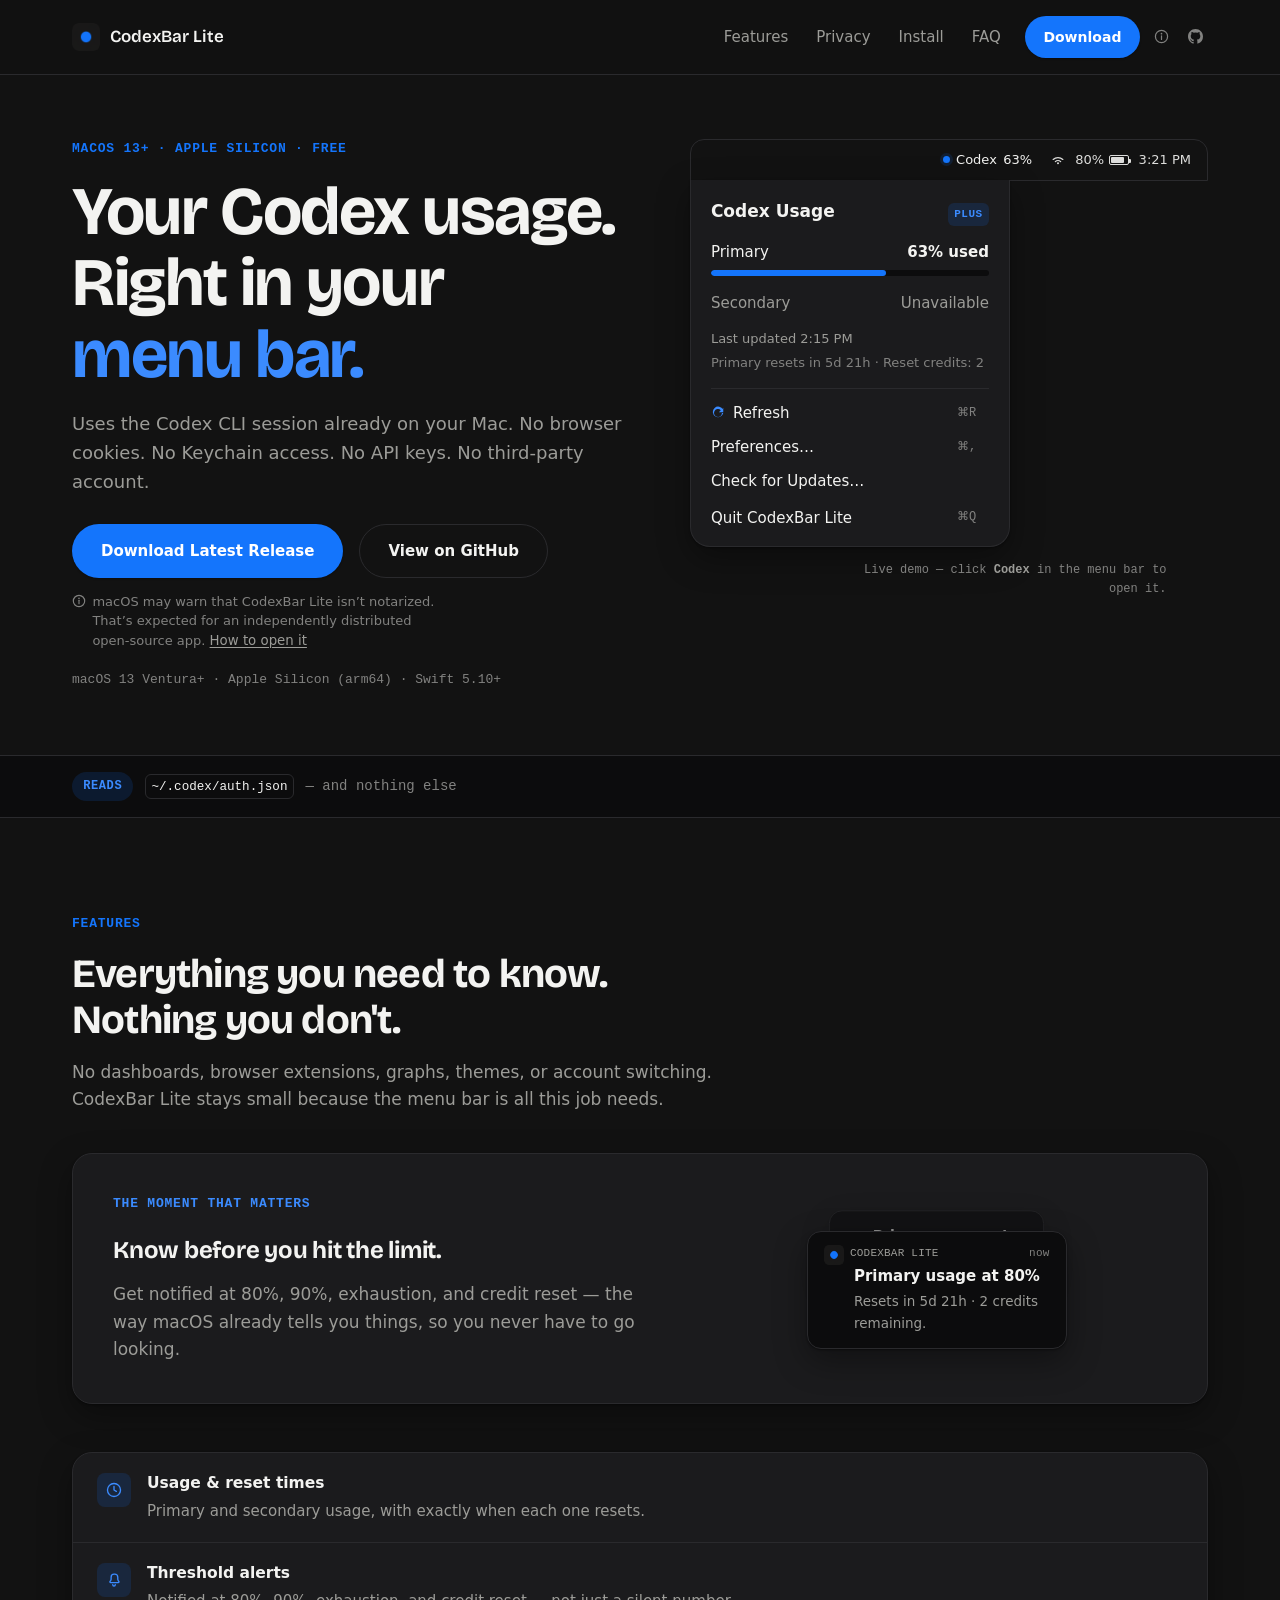
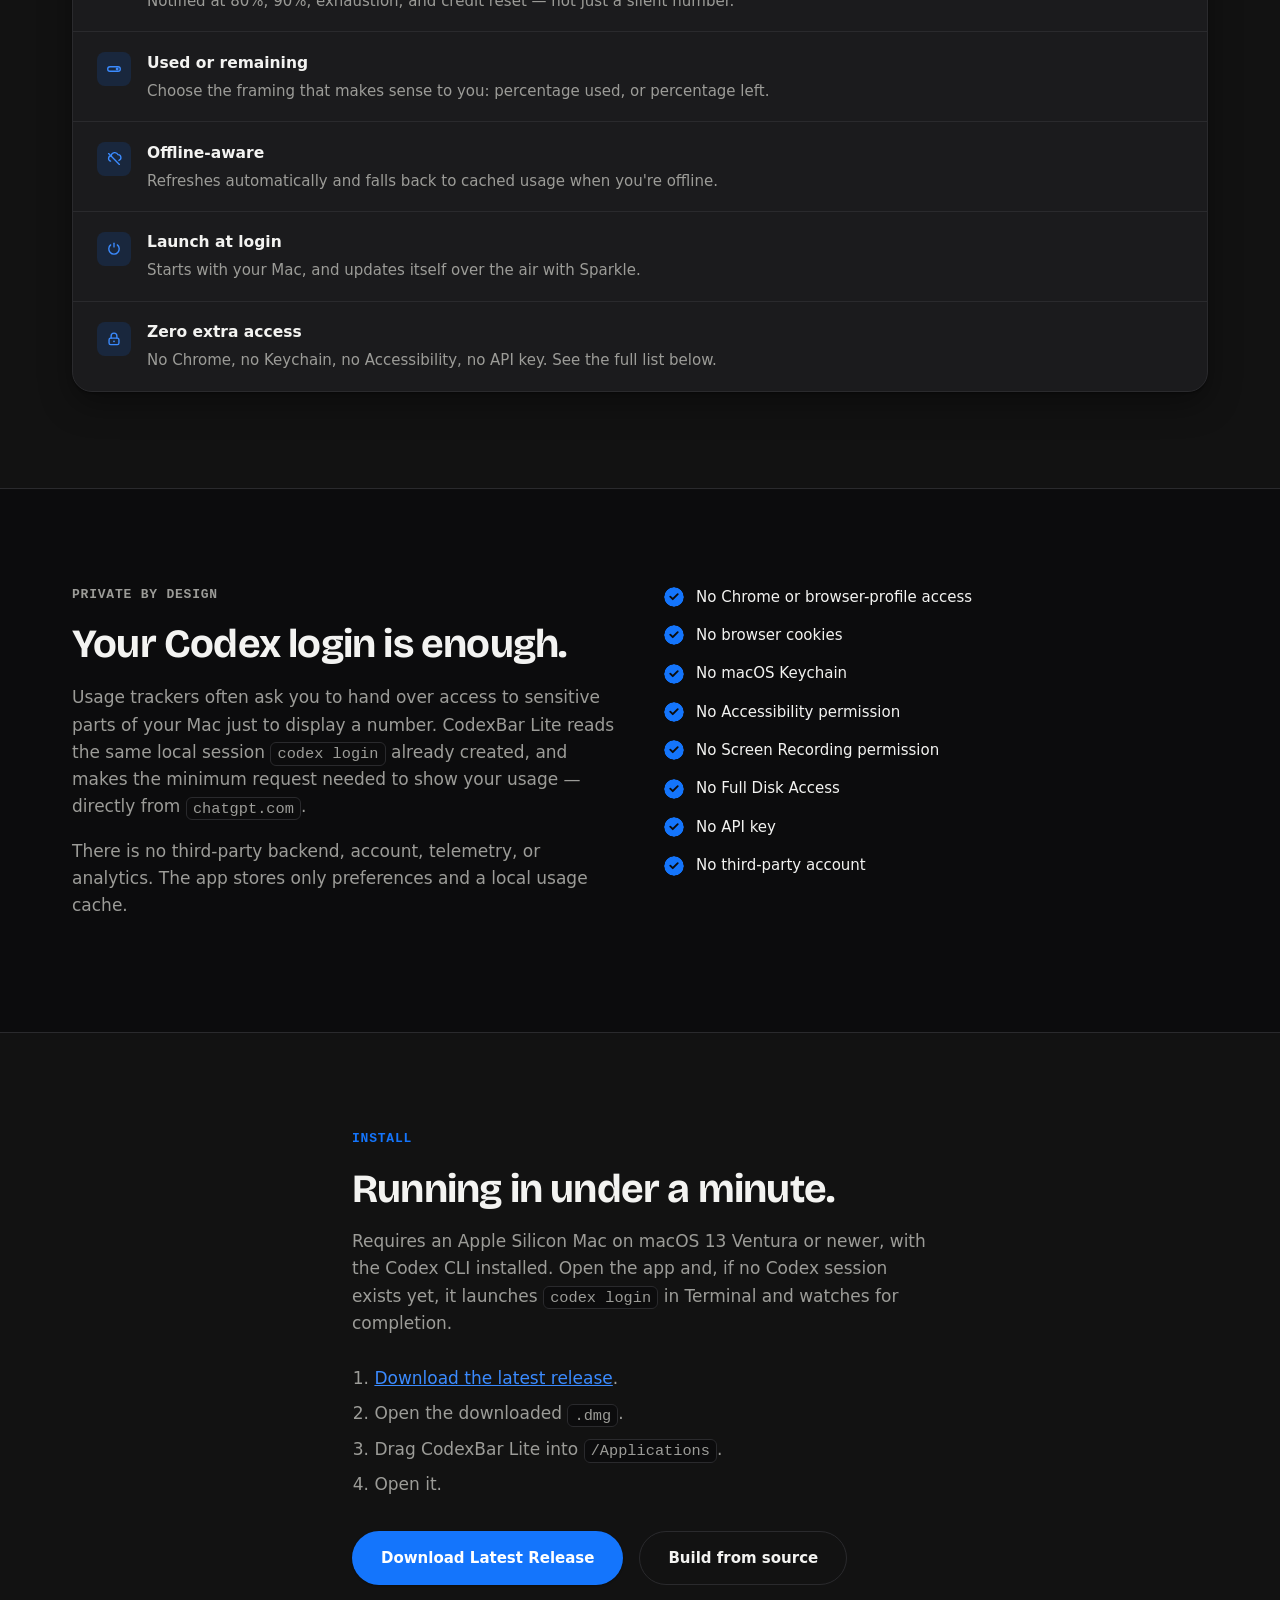
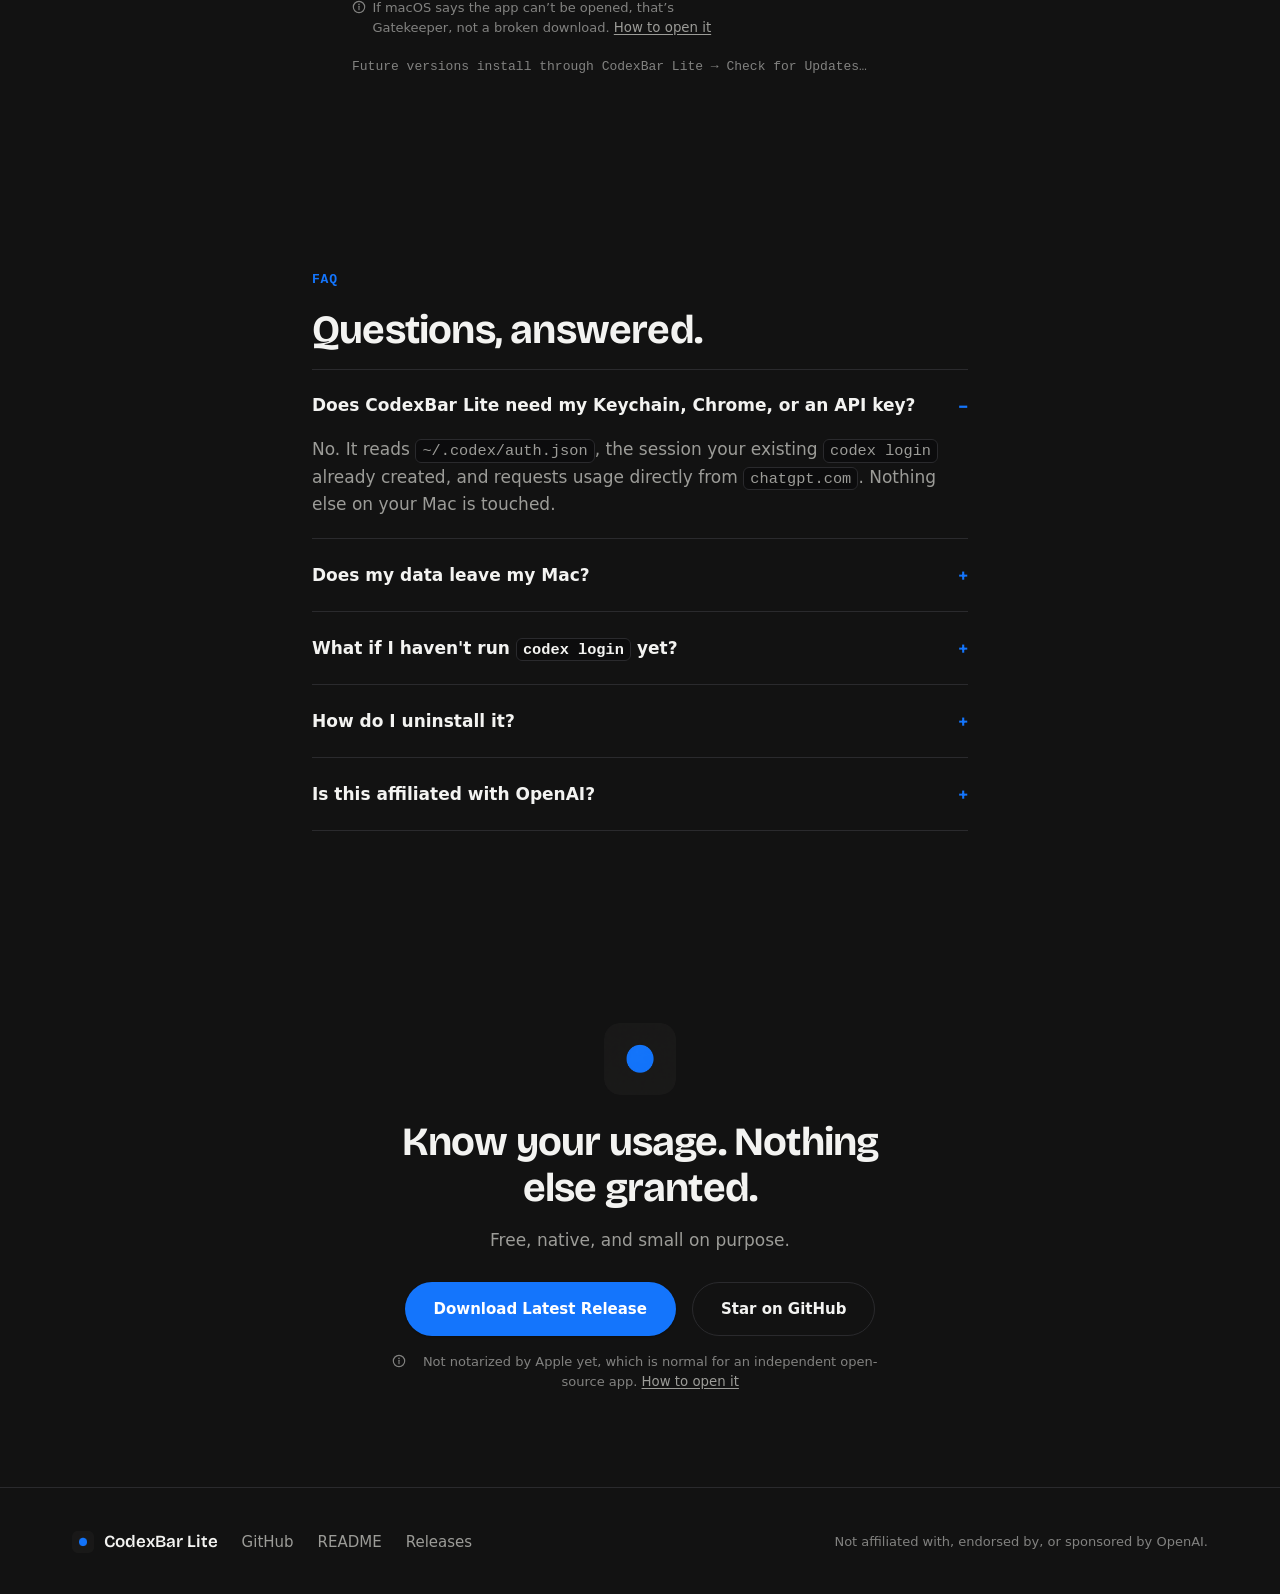
==== commit fe14a85c: "more improv on the landing" ====
--- a/docs/index.html
+++ b/docs/index.html
@@ -78,10 +78,10 @@
         <div class="hero-visual">
           <div class="demo" id="usage-demo" role="group" aria-label="Live demonstration of the CodexBar Lite menu bar item and usage dropdown, showing 63% primary usage">
             <div class="demo-menubar">
-              <span class="demo-menuitem">
+              <button type="button" class="demo-menuitem" id="demo-menubar-toggle" aria-expanded="false" aria-controls="demo-dropdown">
                 <span class="dot" aria-hidden="true"></span>
                 Codex <span class="demo-percent" data-target="63">0%</span>
-              </span>
+              </button>
               <span class="demo-sysicons" aria-hidden="true">
                 <svg viewBox="0 0 16 12" width="16" height="12" fill="none"><path d="M8 10.2a1 1 0 1 1 0-2 1 1 0 0 1 0 2Zm-3.1-3a4.4 4.4 0 0 1 6.2 0 .6.6 0 0 1-.85.85 3.2 3.2 0 0 0-4.5 0 .6.6 0 0 1-.85-.85Zm-2.15-2.15a7.6 7.6 0 0 1 10.5 0 .6.6 0 1 1-.83.87 6.4 6.4 0 0 0-8.84 0 .6.6 0 0 1-.83-.87Z" fill="currentColor"/></svg>
                 <span class="demo-battery">
@@ -92,7 +92,7 @@
               </span>
             </div>
 
-            <div class="demo-dropdown">
+            <div class="demo-dropdown" id="demo-dropdown" hidden>
               <div class="demo-row demo-row-head">
                 <span class="demo-title">Codex Usage</span>
                 <span class="demo-plus">PLUS</span>
@@ -128,7 +128,7 @@
               </div>
             </div>
           </div>
-          <p class="demo-caption">Live demo &mdash; click a row to try it.</p>
+          <p class="demo-caption">Live demo &mdash; click <strong>Codex</strong> in the menu bar to open it.</p>
 
           <div class="win-overlay" id="prefs-window" hidden role="dialog" aria-modal="true" aria-labelledby="prefs-title" tabindex="-1">
             <div class="win win-prefs">
@@ -443,7 +443,30 @@
       var percents = demo.querySelectorAll('.demo-percent');
       var refreshBtn = document.getElementById('demo-refresh');
       var timeEl = document.getElementById('demo-time');
+      var dropdown = document.getElementById('demo-dropdown');
+      var menubarToggle = document.getElementById('demo-menubar-toggle');
       var playing = false;
+      var dropdownOpen = false;
+
+      function openDropdown() {
+        if (dropdownOpen) return;
+        dropdownOpen = true;
+        dropdown.hidden = false;
+        menubarToggle.setAttribute('aria-expanded', 'true');
+        requestAnimationFrame(function () {
+          dropdown.classList.add('is-open');
+        });
+      }
+
+      function closeDropdown() {
+        if (!dropdownOpen) return;
+        dropdownOpen = false;
+        dropdown.classList.remove('is-open');
+        menubarToggle.setAttribute('aria-expanded', 'false');
+        window.setTimeout(function () {
+          if (!dropdownOpen) dropdown.hidden = true;
+        }, reduceMotion ? 0 : 170);
+      }
 
       function easeOutExpo(t) {
         return t === 1 ? 1 : 1 - Math.pow(2, -10 * t);
@@ -487,15 +510,46 @@
       }
 
       var started = false;
+
+      function runIntro() {
+        if (reduceMotion) {
+          openDropdown();
+          play();
+          return;
+        }
+        window.setTimeout(function () {
+          menubarToggle.classList.add('is-pressed');
+          window.setTimeout(function () {
+            menubarToggle.classList.remove('is-pressed');
+            openDropdown();
+            play();
+          }, 150);
+        }, 1000);
+      }
+
       var observer = new IntersectionObserver(function (entries) {
         entries.forEach(function (entry) {
           if (entry.isIntersecting && !started) {
             started = true;
-            play();
+            runIntro();
           }
         });
       }, { threshold: 0.4 });
       observer.observe(demo);
+
+      menubarToggle.addEventListener('click', function () {
+        if (dropdownOpen) {
+          closeDropdown();
+          return;
+        }
+        openDropdown();
+        if (!started) {
+          started = true;
+          play();
+        } else if (!playing) {
+          setValue(parseInt(percents[0].getAttribute('data-target'), 10));
+        }
+      });
 
       if (refreshBtn) {
         refreshBtn.addEventListener('click', function () {
--- a/docs/styles.css
+++ b/docs/styles.css
@@ -261,7 +261,7 @@
   display: grid;
   grid-template-columns: 1.1fr 1fr;
   gap: 3rem;
-  align-items: center;
+  align-items: start;
 }
 
 @media (max-width: 900px) {
@@ -276,6 +276,7 @@
   flex-direction: column;
   align-items: center;
   gap: 0;
+  min-height: 460px;
 }
 
 .demo {
@@ -300,6 +301,30 @@
   align-items: center;
   gap: 0.4rem;
   font-weight: 500;
+  font-family: inherit;
+  font-size: inherit;
+  color: inherit;
+  background: none;
+  border: none;
+  border-radius: var(--r-xs);
+  padding: 0.15rem 0.4rem;
+  margin: -0.15rem -0.4rem;
+  cursor: pointer;
+  transition: background-color 0.12s ease, transform 0.08s ease;
+}
+
+.demo-menuitem:hover {
+  background: rgba(255, 255, 255, 0.08);
+}
+
+.demo-menuitem.is-pressed {
+  background: rgba(255, 255, 255, 0.16);
+  transform: scale(0.97);
+}
+
+.demo-menuitem:focus-visible {
+  outline: 2px solid var(--accent-hover);
+  outline-offset: 1px;
 }
 
 .demo-menuitem .dot {
@@ -370,6 +395,19 @@
   box-shadow: var(--shadow-card);
   padding: 1.1rem 1.25rem 0.5rem;
   position: relative;
+  transform-origin: top right;
+  opacity: 0;
+  transform: scale(0.97) translateY(-6px);
+  transition: opacity 0.16s ease, transform 0.16s ease;
+}
+
+.demo-dropdown[hidden] {
+  display: none;
+}
+
+.demo-dropdown.is-open {
+  opacity: 1;
+  transform: scale(1) translateY(0);
 }
 
 .demo-dropdown::before {
@@ -532,10 +570,13 @@
 }
 
 .demo-caption {
+  position: absolute;
+  left: 0;
+  right: 0;
+  bottom: 0;
   width: 100%;
   max-width: 320px;
-  margin: 1rem 8% 0 0;
-  margin-left: auto;
+  margin: 0 8% 0 auto;
   font-family: var(--font-mono);
   font-size: 0.75rem;
   color: var(--text-faint);
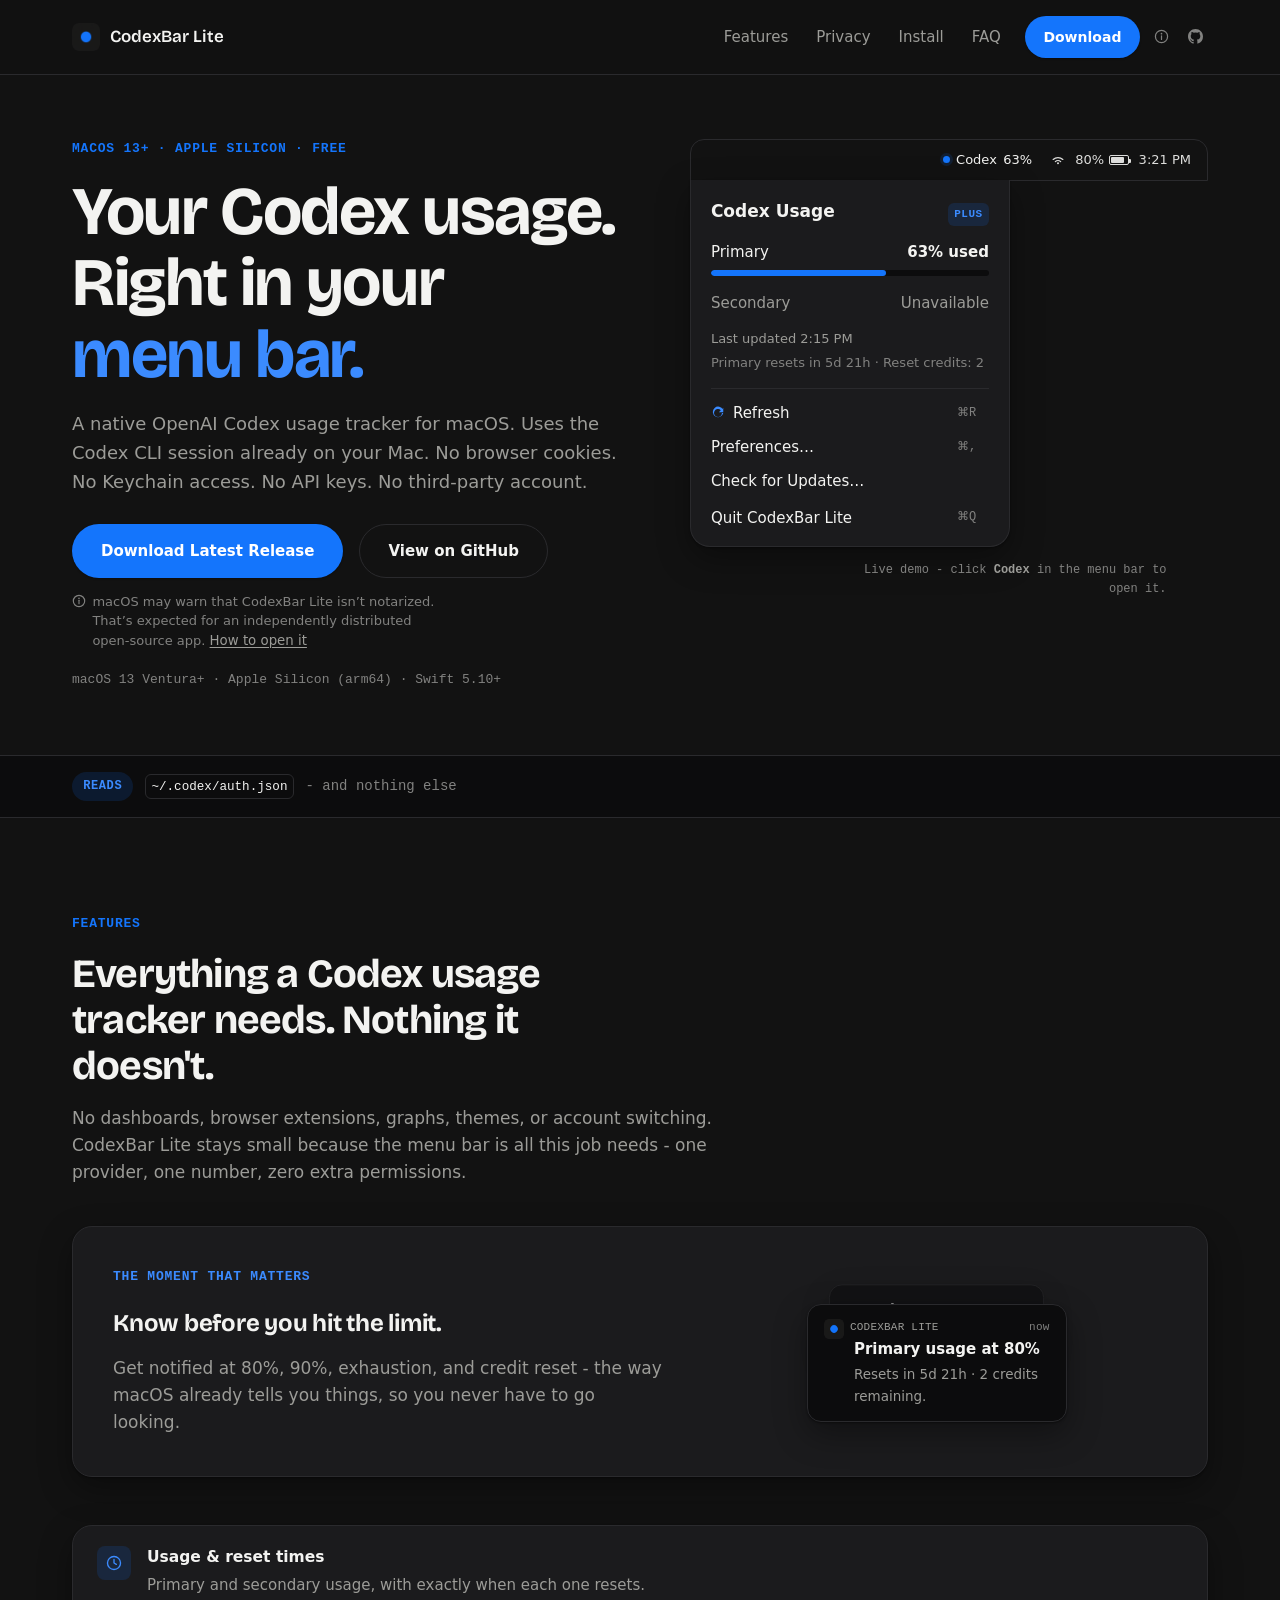
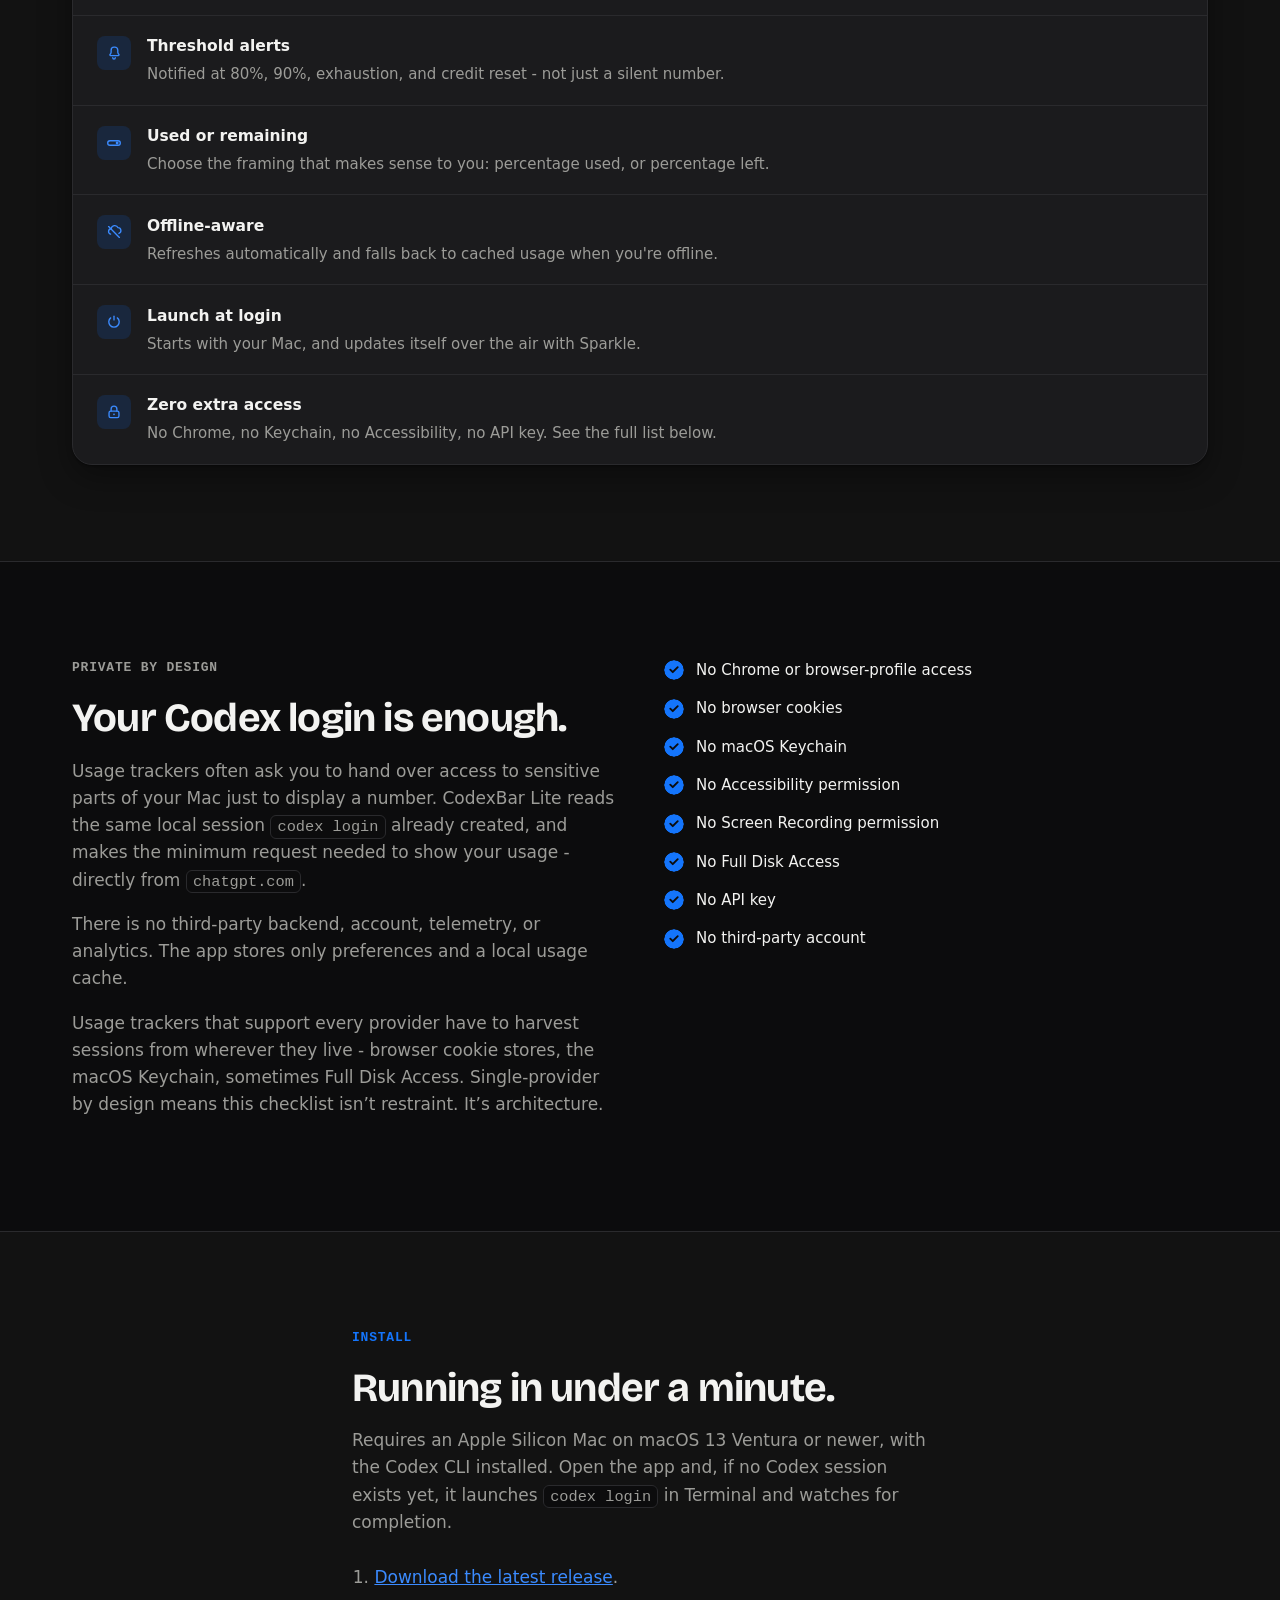
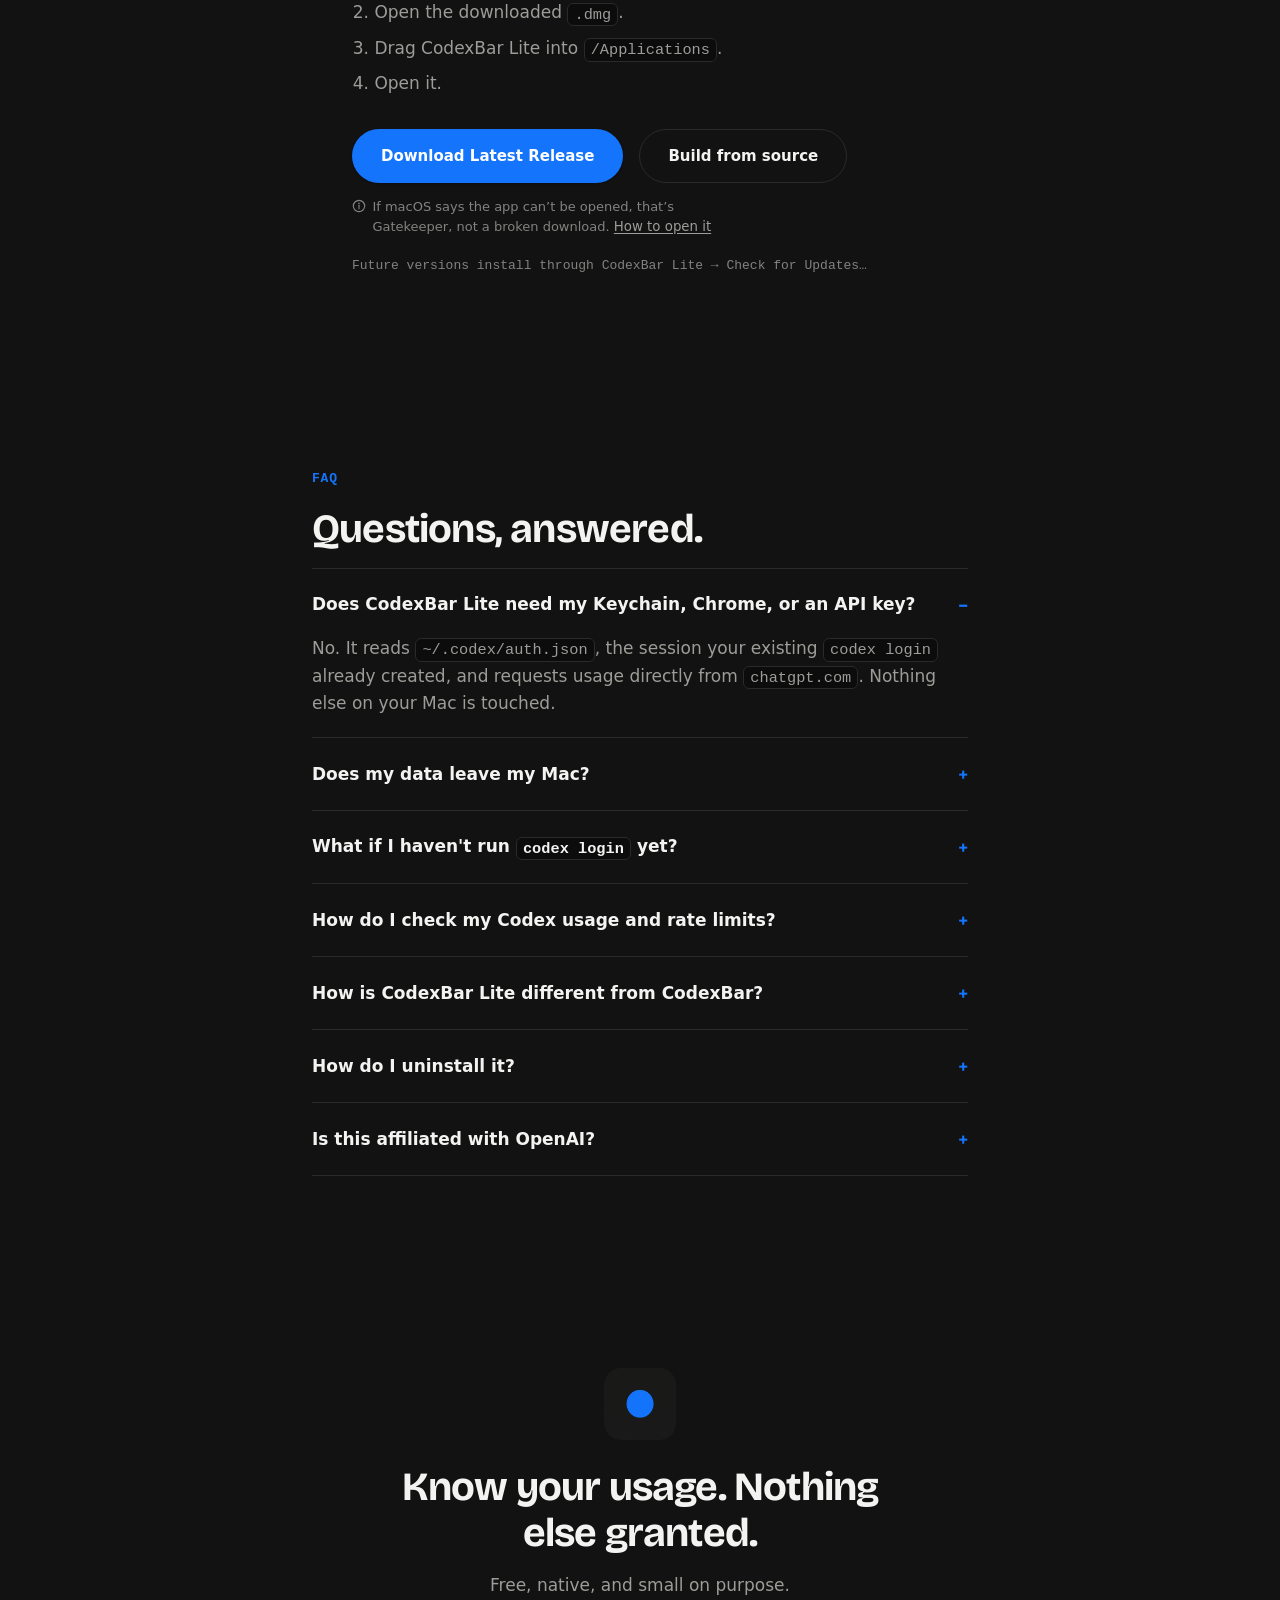
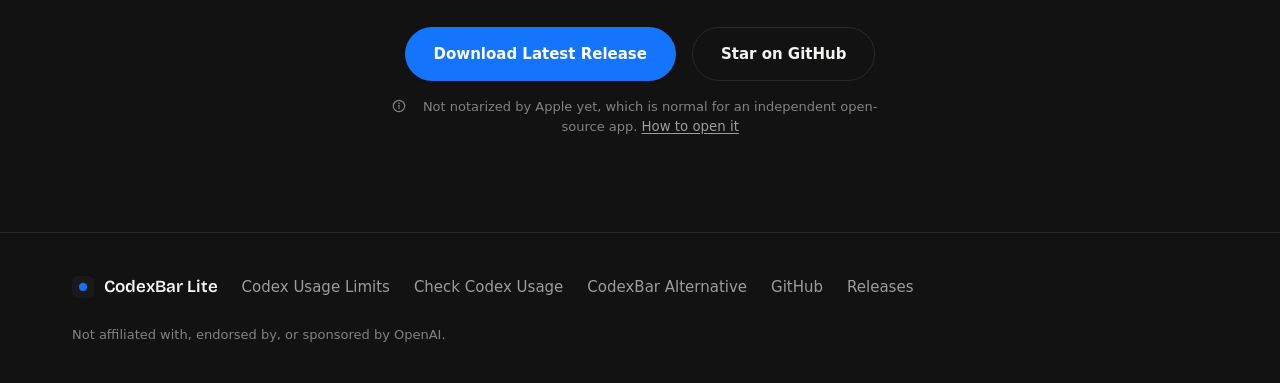
==== commit 360be333: "landing page improvements" ====
--- a/docs/index.html
+++ b/docs/index.html
@@ -1,6 +1,6 @@
 <!--
 THESIS: the logo's own blue dot, expanded to real structural scale, on the
-logo's own near-black ground — refusing both the previous flat document world
+logo's own near-black ground - refusing both the previous flat document world
 and the generic neon-glow dark-SaaS rut.
 OWN-WORLD: near-black ground (#121212) matched to the icon's fill, Codex Blue
 (#1475fc) committed across buttons/badges/active states, Bricolage Grotesque
@@ -12,7 +12,7 @@
 refused; feature grid and FAQ carry the rest; a closing CTA closes the loop.
 FIRST VIEWPORT: nav, eyebrow badge, display headline, subhead, CTA pair, meta
 line, and the live, animated usage demo beside it on desktop.
-FORM: brief-pinned canon — kraten.github.io/chimlo's structural rhythm
+FORM: brief-pinned canon - kraten.github.io/chimlo's structural rhythm
 (hero / feature grid / trust checklist / install / FAQ / closing CTA),
 executed with CodexBar Lite's own content, screenshots, and blue accent.
 User confirmed one reference (Chimlo) is sufficient craft bar.
@@ -22,20 +22,138 @@
 <head>
   <meta charset="utf-8">
   <meta name="viewport" content="width=device-width, initial-scale=1">
-  <title>CodexBar Lite</title>
-  <meta name="description" content="Native Codex usage in your macOS menu bar. No Keychain, no browser cookies, no API key, no third-party account — your Codex login is enough.">
-  <link rel="icon" href="assets/logo.png">
+  <title>CodexBar Lite - Minimal Codex Usage Tracker for the macOS Menu Bar</title>
+  <meta name="description" content="A minimal, lightweight macOS menu bar app for OpenAI Codex usage and rate-limit resets. Free and open source. No Keychain, no cookies, no API key - just your Codex login.">
+  <meta name="author" content="Vaibhav Muchandi">
+  <meta name="theme-color" content="#121212">
+  <link rel="canonical" href="https://getcodexbar.xyz/">
+  <link rel="icon" href="assets/icon-256.png">
+  <link rel="icon" type="image/png" sizes="32x32" href="assets/icon-32.png">
+  <link rel="apple-touch-icon" href="assets/icon-180.png">
+  <meta property="og:type" content="website">
+  <meta property="og:site_name" content="CodexBar Lite">
+  <meta property="og:url" content="https://getcodexbar.xyz/">
+  <meta property="og:title" content="CodexBar Lite - Minimal Codex Usage Tracker for the macOS Menu Bar">
+  <meta property="og:description" content="A minimal, lightweight macOS menu bar app for OpenAI Codex usage and rate-limit resets. Free and open source. No Keychain, no cookies, no API key - just your Codex login.">
+  <meta property="og:image" content="https://getcodexbar.xyz/assets/og-card.jpg">
+  <meta property="og:image:width" content="1200">
+  <meta property="og:image:height" content="630">
+  <meta property="og:image:alt" content="CodexBar Lite - Codex usage dropdown open in the macOS menu bar, showing 63% primary usage and reset times">
+  <meta name="twitter:card" content="summary_large_image">
+  <meta name="twitter:title" content="CodexBar Lite - Minimal Codex Usage Tracker for the macOS Menu Bar">
+  <meta name="twitter:description" content="A minimal, lightweight macOS menu bar app for OpenAI Codex usage and rate-limit resets. Free and open source. No Keychain, no cookies, no API key - just your Codex login.">
+  <meta name="twitter:image" content="https://getcodexbar.xyz/assets/og-card.jpg">
   <link rel="preconnect" href="https://fonts.googleapis.com">
   <link rel="preconnect" href="https://fonts.gstatic.com" crossorigin>
   <link href="https://fonts.googleapis.com/css2?family=Bricolage+Grotesque:opsz,wght@12..96,500..800&display=swap" rel="stylesheet">
   <link rel="stylesheet" href="styles.css">
+  <script type="application/ld+json">
+  {
+    "@context": "https://schema.org",
+    "@type": "WebSite",
+    "name": "CodexBar Lite",
+    "url": "https://getcodexbar.xyz/"
+  }
+  </script>
+  <script type="application/ld+json">
+  {
+    "@context": "https://schema.org",
+    "@type": "SoftwareApplication",
+    "name": "CodexBar Lite",
+    "url": "https://getcodexbar.xyz/",
+    "sameAs": "https://github.com/wei-b0/codexbar-lite",
+    "description": "A minimal, lightweight macOS menu bar app that shows OpenAI Codex usage and rate-limit resets live. No Keychain, no browser cookies, no API key - just your Codex login.",
+    "applicationCategory": "DeveloperApplication",
+    "operatingSystem": "macOS 13.0 or later",
+    "processorRequirements": "Apple Silicon (arm64)",
+    "softwareVersion": "0.2.4",
+    "downloadUrl": "https://github.com/wei-b0/codexbar-lite/releases/download/v0.2.4/CodexBarLite-0.2.4-arm64.dmg",
+    "installUrl": "https://github.com/wei-b0/codexbar-lite/releases",
+    "image": "https://getcodexbar.xyz/assets/icon-256.png",
+    "screenshot": "https://getcodexbar.xyz/assets/screenshots/dropdown.png",
+    "offers": {
+      "@type": "Offer",
+      "price": "0",
+      "priceCurrency": "USD"
+    },
+    "author": {
+      "@type": "Person",
+      "name": "Vaibhav Muchandi",
+      "sameAs": "https://github.com/wei-b0"
+    }
+  }
+  </script>
+  <script type="application/ld+json">
+  {
+    "@context": "https://schema.org",
+    "@type": "FAQPage",
+    "mainEntity": [
+      {
+        "@type": "Question",
+        "name": "Does CodexBar Lite need my Keychain, Chrome, or an API key?",
+        "acceptedAnswer": {
+          "@type": "Answer",
+          "text": "No. It reads ~/.codex/auth.json, the session your existing codex login already created, and requests usage directly from chatgpt.com. Nothing else on your Mac is touched."
+        }
+      },
+      {
+        "@type": "Question",
+        "name": "Does my data leave my Mac?",
+        "acceptedAnswer": {
+          "@type": "Answer",
+          "text": "Only the minimum request needed to show your usage goes to chatgpt.com. There is no third-party backend, account, telemetry, or analytics."
+        }
+      },
+      {
+        "@type": "Question",
+        "name": "What if I haven't run codex login yet?",
+        "acceptedAnswer": {
+          "@type": "Answer",
+          "text": "Open the app. If no Codex session exists, it launches codex login in Terminal and watches for completion - usage appears automatically once login succeeds."
+        }
+      },
+      {
+        "@type": "Question",
+        "name": "How do I check my Codex usage and rate limits?",
+        "acceptedAnswer": {
+          "@type": "Answer",
+          "text": "Inside the Codex CLI you can run /status, or open the usage dashboard on the web - but both require going to look. CodexBar Lite keeps your Codex usage and rate-limit reset times live in the macOS menu bar, and notifies you before you hit the cap. See the full guide to checking your Codex usage."
+        }
+      },
+      {
+        "@type": "Question",
+        "name": "How is CodexBar Lite different from CodexBar?",
+        "acceptedAnswer": {
+          "@type": "Answer",
+          "text": "CodexBar tracks many providers - Claude, Cursor, Gemini, Copilot, and more - and to do that it reads browser cookies (Safari, Chrome, Brave, Edge), uses Keychain access to decrypt them, and can ask for Full Disk Access. CodexBar Lite deliberately does one thing: your Codex number, from one file, ~/.codex/auth.json. It never touches your browser or Keychain. Lite is the feature, not a limitation. Read the full comparison."
+        }
+      },
+      {
+        "@type": "Question",
+        "name": "How do I uninstall it?",
+        "acceptedAnswer": {
+          "@type": "Answer",
+          "text": "Quit CodexBar Lite and move it from /Applications to Trash. Optional cleanup: rm -rf ~/Library/Application Support/CodexBarLite and defaults delete dev.vaibhav.codexbar."
+        }
+      },
+      {
+        "@type": "Question",
+        "name": "Is this affiliated with OpenAI?",
+        "acceptedAnswer": {
+          "@type": "Answer",
+          "text": "No. CodexBar Lite is an independent utility and is not affiliated with, endorsed by, or sponsored by OpenAI."
+        }
+      }
+    ]
+  }
+  </script>
 </head>
 <body>
 
   <header class="nav">
     <div class="wrap nav-inner">
       <a class="nav-brand" href="#top">
-        <img src="assets/logo.png" alt="" width="28" height="28">
+        <img src="assets/icon-256.png" alt="" width="28" height="28">
         <span>CodexBar Lite</span>
       </a>
       <nav class="nav-links" aria-label="Primary">
@@ -63,7 +181,7 @@
         <div class="hero-copy">
           <p class="eyebrow">macOS 13+ &middot; Apple Silicon &middot; Free</p>
           <h1 class="display">Your Codex usage.<br>Right in your<br><span class="accent-text">menu bar.</span></h1>
-          <p class="hero-sub">Uses the Codex CLI session already on your Mac. No browser cookies. No Keychain access. No API keys. No third-party account.</p>
+          <p class="hero-sub">A native OpenAI Codex usage tracker for macOS. Uses the Codex CLI session already on your Mac. No browser cookies. No Keychain access. No API keys. No third-party account.</p>
           <div class="cta-row">
             <a class="btn btn-primary" href="https://github.com/wei-b0/codexbar-lite/releases/download/v0.2.4/CodexBarLite-0.2.4-arm64.dmg" target="_blank" rel="noopener noreferrer">Download Latest Release</a>
             <a class="btn btn-ghost" href="https://github.com/wei-b0/codexbar-lite" target="_blank" rel="noopener noreferrer">View on GitHub</a>
@@ -128,7 +246,7 @@
               </div>
             </div>
           </div>
-          <p class="demo-caption">Live demo &mdash; click <strong>Codex</strong> in the menu bar to open it.</p>
+          <p class="demo-caption">Live demo - click <strong>Codex</strong> in the menu bar to open it.</p>
 
           <div class="win-overlay" id="prefs-window" hidden role="dialog" aria-modal="true" aria-labelledby="prefs-title" tabindex="-1">
             <div class="win win-prefs">
@@ -156,7 +274,7 @@
 
                 <hr class="win-divider">
                 <div class="win-about">
-                  <img src="assets/logo.png" width="26" height="26" alt="">
+                  <img src="assets/icon-256.png" width="26" height="26" alt="">
                   <p>CodexBar Lite 0.2.4. No cookies, Keychain, telemetry, or API key.</p>
                 </div>
                 <div class="win-buttons">
@@ -169,7 +287,7 @@
 
           <div class="win-overlay" id="update-window" hidden role="dialog" aria-modal="true" aria-labelledby="update-title" tabindex="-1">
             <div class="win win-dialog">
-              <img src="assets/logo.png" width="40" height="40" alt="">
+              <img src="assets/icon-256.png" width="40" height="40" alt="">
               <div class="update-state" id="update-checking">
                 <p class="win-dialog-title" id="update-title">Checking for updates&hellip;</p>
                 <div class="win-progress"><div class="win-progress-fill" id="update-progress"></div></div>
@@ -188,7 +306,7 @@
         <div class="wrap reads-inner">
           <span class="badge">Reads</span>
           <code>~/.codex/auth.json</code>
-          <span class="reads-note">— and nothing else</span>
+          <span class="reads-note">- and nothing else</span>
         </div>
       </div>
     </section>
@@ -196,26 +314,26 @@
     <section id="features" class="section">
       <div class="wrap">
         <p class="eyebrow">Features</p>
-        <h2 class="headline">Everything you need to know. Nothing you don't.</h2>
-        <p class="section-sub">No dashboards, browser extensions, graphs, themes, or account switching. CodexBar Lite stays small because the menu bar is all this job needs.</p>
+        <h2 class="headline">Everything a Codex usage tracker needs. Nothing it doesn't.</h2>
+        <p class="section-sub">No dashboards, browser extensions, graphs, themes, or account switching. CodexBar Lite stays small because the menu bar is all this job needs - one provider, one number, zero extra permissions.</p>
 
         <div class="difference-card">
           <div class="difference-copy">
             <p class="eyebrow eyebrow-inset">The moment that matters</p>
             <h3 class="card-title">Know before you hit the limit.</h3>
-            <p>Get notified at 80%, 90%, exhaustion, and credit reset &mdash; the way macOS already tells you things, so you never have to go looking.</p>
+            <p>Get notified at 80%, 90%, exhaustion, and credit reset - the way macOS already tells you things, so you never have to go looking.</p>
           </div>
           <div class="difference-visual">
             <div class="notif-stack" aria-hidden="true">
               <div class="notif notif-back">
-                <img src="assets/logo.png" alt="" width="20" height="20">
+                <img src="assets/icon-256.png" alt="" width="20" height="20">
                 <div class="notif-body">
                   <p class="notif-title">Primary usage at 90%</p>
                   <p class="notif-text">2 credits remaining before reset.</p>
                 </div>
               </div>
               <div class="notif notif-front">
-                <img src="assets/logo.png" alt="" width="20" height="20">
+                <img src="assets/icon-256.png" alt="" width="20" height="20">
                 <div class="notif-head">
                   <span class="notif-app">CodexBar Lite</span>
                   <span class="notif-time">now</span>
@@ -241,7 +359,7 @@
             <span class="feature-icon"><svg viewBox="0 0 20 20" width="18" height="18" fill="none"><path d="M10 3.5c-1.9 0-3.2 1.5-3.2 3.4v2.1c0 .5-.2 1.2-.5 1.6l-.7.9c-.4.6 0 1.4.7 1.4h8.4c.7 0 1.1-.8.7-1.4l-.7-.9c-.3-.4-.5-1.1-.5-1.6V6.9c0-1.9-1.4-3.4-3.3-3.4Z" stroke="currentColor" stroke-width="1.5" stroke-linejoin="round"/><path d="M8.6 15.3a1.4 1.4 0 0 0 2.8 0" stroke="currentColor" stroke-width="1.5" stroke-linecap="round"/></svg></span>
             <span class="feature-copy">
               <span class="feature-title">Threshold alerts</span>
-              <span class="feature-desc">Notified at 80%, 90%, exhaustion, and credit reset &mdash; not just a silent number.</span>
+              <span class="feature-desc">Notified at 80%, 90%, exhaustion, and credit reset - not just a silent number.</span>
             </span>
           </li>
           <li class="feature-row">
@@ -281,8 +399,9 @@
         <div>
           <p class="eyebrow">Private by design</p>
           <h2 class="headline">Your Codex login is enough.</h2>
-          <p>Usage trackers often ask you to hand over access to sensitive parts of your Mac just to display a number. CodexBar Lite reads the same local session <code>codex login</code> already created, and makes the minimum request needed to show your usage &mdash; directly from <code>chatgpt.com</code>.</p>
+          <p>Usage trackers often ask you to hand over access to sensitive parts of your Mac just to display a number. CodexBar Lite reads the same local session <code>codex login</code> already created, and makes the minimum request needed to show your usage - directly from <code>chatgpt.com</code>.</p>
           <p>There is no third-party backend, account, telemetry, or analytics. The app stores only preferences and a local usage cache.</p>
+          <p>Usage trackers that support every provider have to harvest sessions from wherever they live - browser cookie stores, the macOS Keychain, sometimes Full Disk Access. Single-provider by design means this checklist isn&rsquo;t restraint. It&rsquo;s architecture.</p>
         </div>
         <ul class="checklist">
           <li>No Chrome or browser-profile access</li>
@@ -335,7 +454,15 @@
           </details>
           <details>
             <summary><span class="q">What if I haven't run <code>codex login</code> yet?</span></summary>
-            <p>Open the app. If no Codex session exists, it launches <code>codex login</code> in Terminal and watches for completion &mdash; usage appears automatically once login succeeds.</p>
+            <p>Open the app. If no Codex session exists, it launches <code>codex login</code> in Terminal and watches for completion - usage appears automatically once login succeeds.</p>
+          </details>
+          <details>
+            <summary><span class="q">How do I check my Codex usage and rate limits?</span></summary>
+            <p>Inside the Codex CLI you can run <code>/status</code>, or open the usage dashboard on the web - but both require going to look. CodexBar Lite keeps your Codex usage and rate-limit reset times live in the macOS menu bar, and notifies you before you hit the cap. See the full guide to <a href="/how-to-check-codex-usage">checking your Codex usage</a>.</p>
+          </details>
+          <details>
+            <summary><span class="q">How is CodexBar Lite different from CodexBar?</span></summary>
+            <p>CodexBar tracks many providers - Claude, Cursor, Gemini, Copilot, and more - and to do that it reads browser cookies (Safari, Chrome, Brave, Edge), uses Keychain access to decrypt them, and can ask for Full Disk Access. CodexBar Lite deliberately does one thing: your Codex number, from one file, <code>~/.codex/auth.json</code>. It never touches your browser or Keychain. Lite is the feature, not a limitation. Read the full <a href="/codexbar-alternative">comparison</a>.</p>
           </details>
           <details>
             <summary><span class="q">How do I uninstall it?</span></summary>
@@ -351,7 +478,7 @@
 
     <section class="section closing">
       <div class="wrap closing-inner">
-        <img class="closing-logo" src="assets/logo.png" alt="" width="72" height="72">
+        <img class="closing-logo" src="assets/icon-256.png" alt="" width="72" height="72">
         <h2 class="headline">Know your usage. Nothing else granted.</h2>
         <p class="section-sub">Free, native, and small on purpose.</p>
         <div class="cta-row cta-row-center">
@@ -370,12 +497,14 @@
   <footer class="footer">
     <div class="wrap footer-inner">
       <a class="nav-brand" href="#top">
-        <img src="assets/logo.png" alt="" width="22" height="22">
+        <img src="assets/icon-256.png" alt="" width="22" height="22">
         <span>CodexBar Lite</span>
       </a>
       <nav class="footer-links" aria-label="Footer">
+        <a href="/codex-usage-limits">Codex Usage Limits</a>
+        <a href="/how-to-check-codex-usage">Check Codex Usage</a>
+        <a href="/codexbar-alternative">CodexBar Alternative</a>
         <a href="https://github.com/wei-b0/codexbar-lite" target="_blank" rel="noopener noreferrer">GitHub</a>
-        <a href="https://github.com/wei-b0/codexbar-lite/blob/main/README.md" target="_blank" rel="noopener noreferrer">README</a>
         <a href="https://github.com/wei-b0/codexbar-lite/releases" target="_blank" rel="noopener noreferrer">Releases</a>
       </nav>
       <p class="footer-disclaimer">Not affiliated with, endorsed by, or sponsored by OpenAI.</p>
--- a/docs/styles.css
+++ b/docs/styles.css
@@ -1262,6 +1262,79 @@
   max-width: 62ch;
 }
 
+/* Guides */
+
+.guide-wrap {
+  max-width: 720px;
+}
+
+.guide-wrap h2 {
+  font-family: var(--font-display);
+  font-size: 1.5rem;
+  line-height: 1.25;
+  margin: 2.75rem 0 0.9rem;
+}
+
+.guide-wrap p,
+.guide-wrap li {
+  color: var(--text-dim);
+}
+
+.guide-wrap p {
+  margin: 0 0 1rem;
+  max-width: 68ch;
+}
+
+.guide-wrap ul,
+.guide-wrap ol {
+  padding-left: 1.4rem;
+  margin: 0 0 1rem;
+}
+
+.guide-wrap li {
+  margin-bottom: 0.5rem;
+}
+
+.guide-wrap a {
+  color: var(--accent-hover);
+}
+
+.guide-table {
+  width: 100%;
+  border-collapse: collapse;
+  font-size: 0.9375rem;
+  margin: 0.5rem 0 1.5rem;
+}
+
+.guide-table th,
+.guide-table td {
+  text-align: left;
+  padding: 0.65rem 0.9rem;
+  border-bottom: 1px solid var(--border);
+  vertical-align: top;
+}
+
+.guide-table th {
+  font-weight: 600;
+  color: var(--text);
+}
+
+.guide-table td {
+  color: var(--text-dim);
+}
+
+.guide-cta {
+  margin-top: 3rem;
+  padding: 1.75rem;
+  border: 1px solid var(--border);
+  border-radius: 16px;
+  background: var(--bg-inset);
+}
+
+.guide-cta p {
+  margin-bottom: 1.25rem;
+}
+
 /* Closing */
 
 .closing {
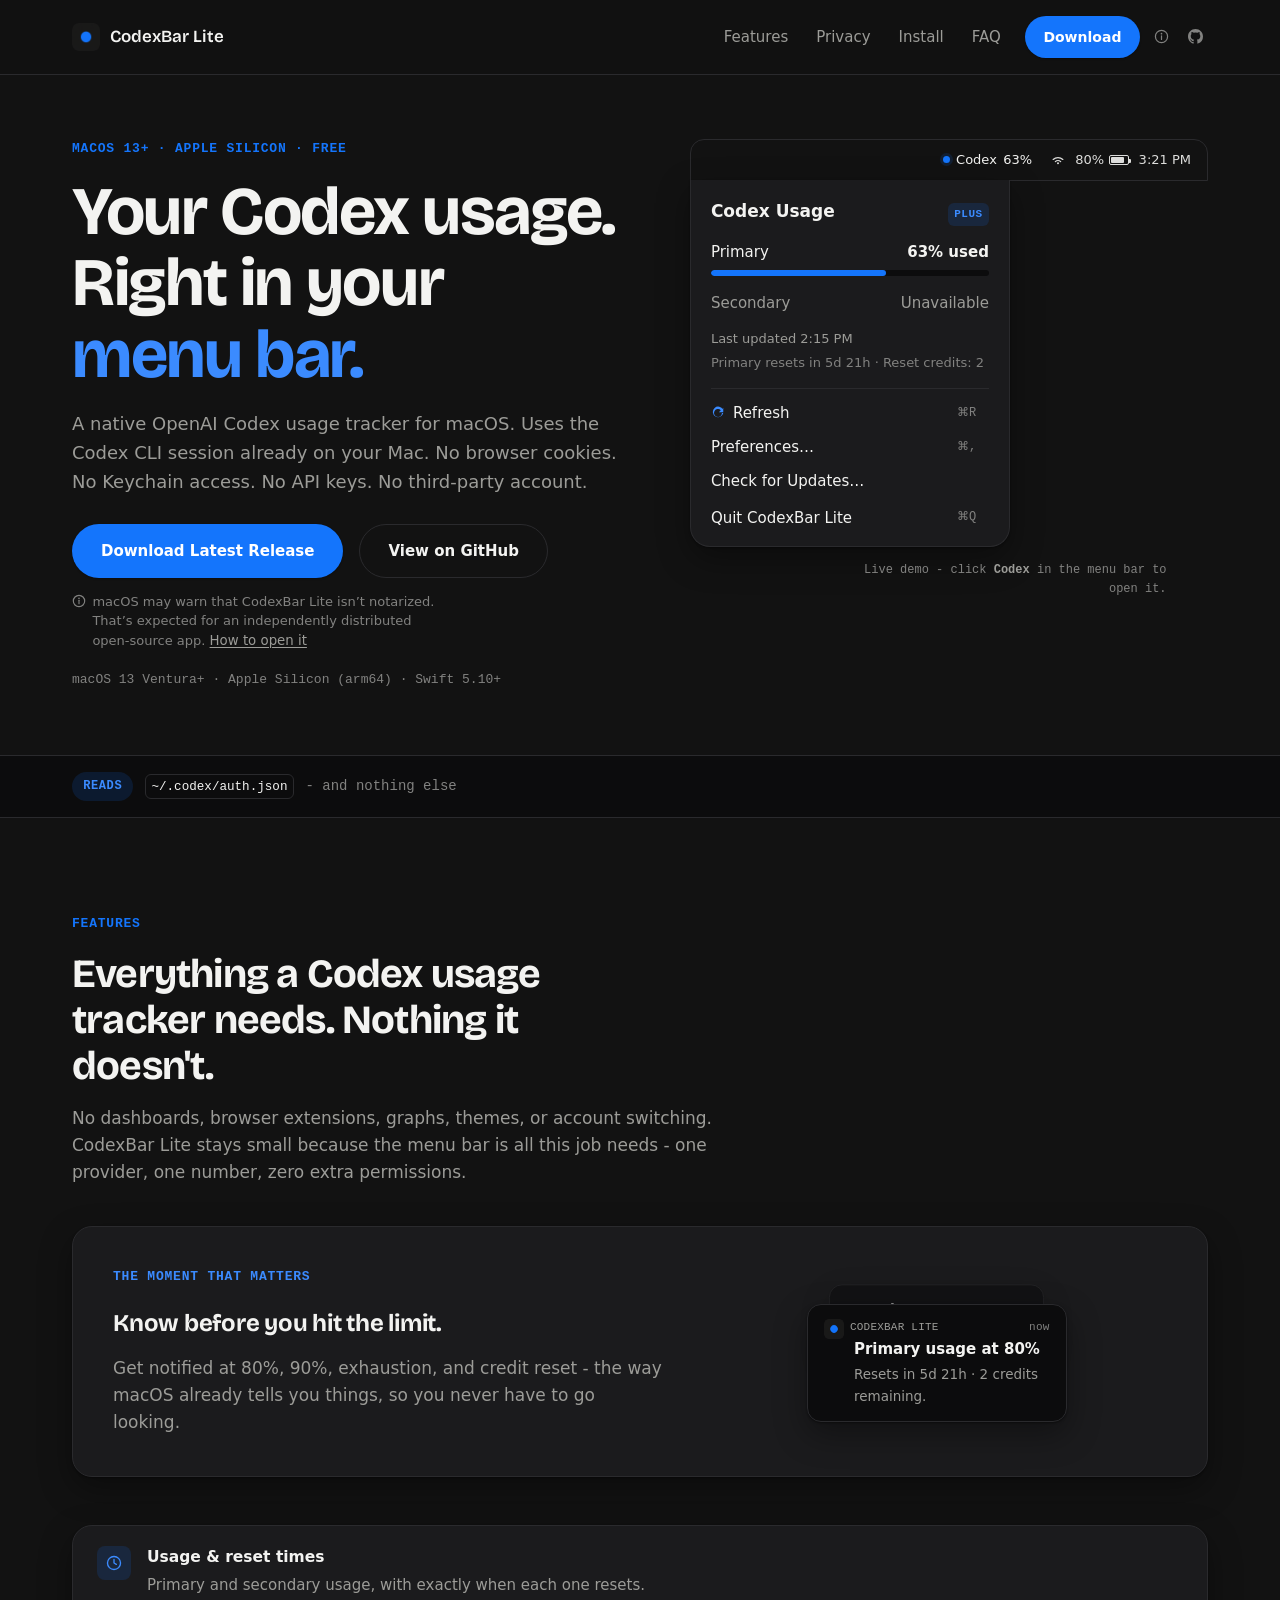
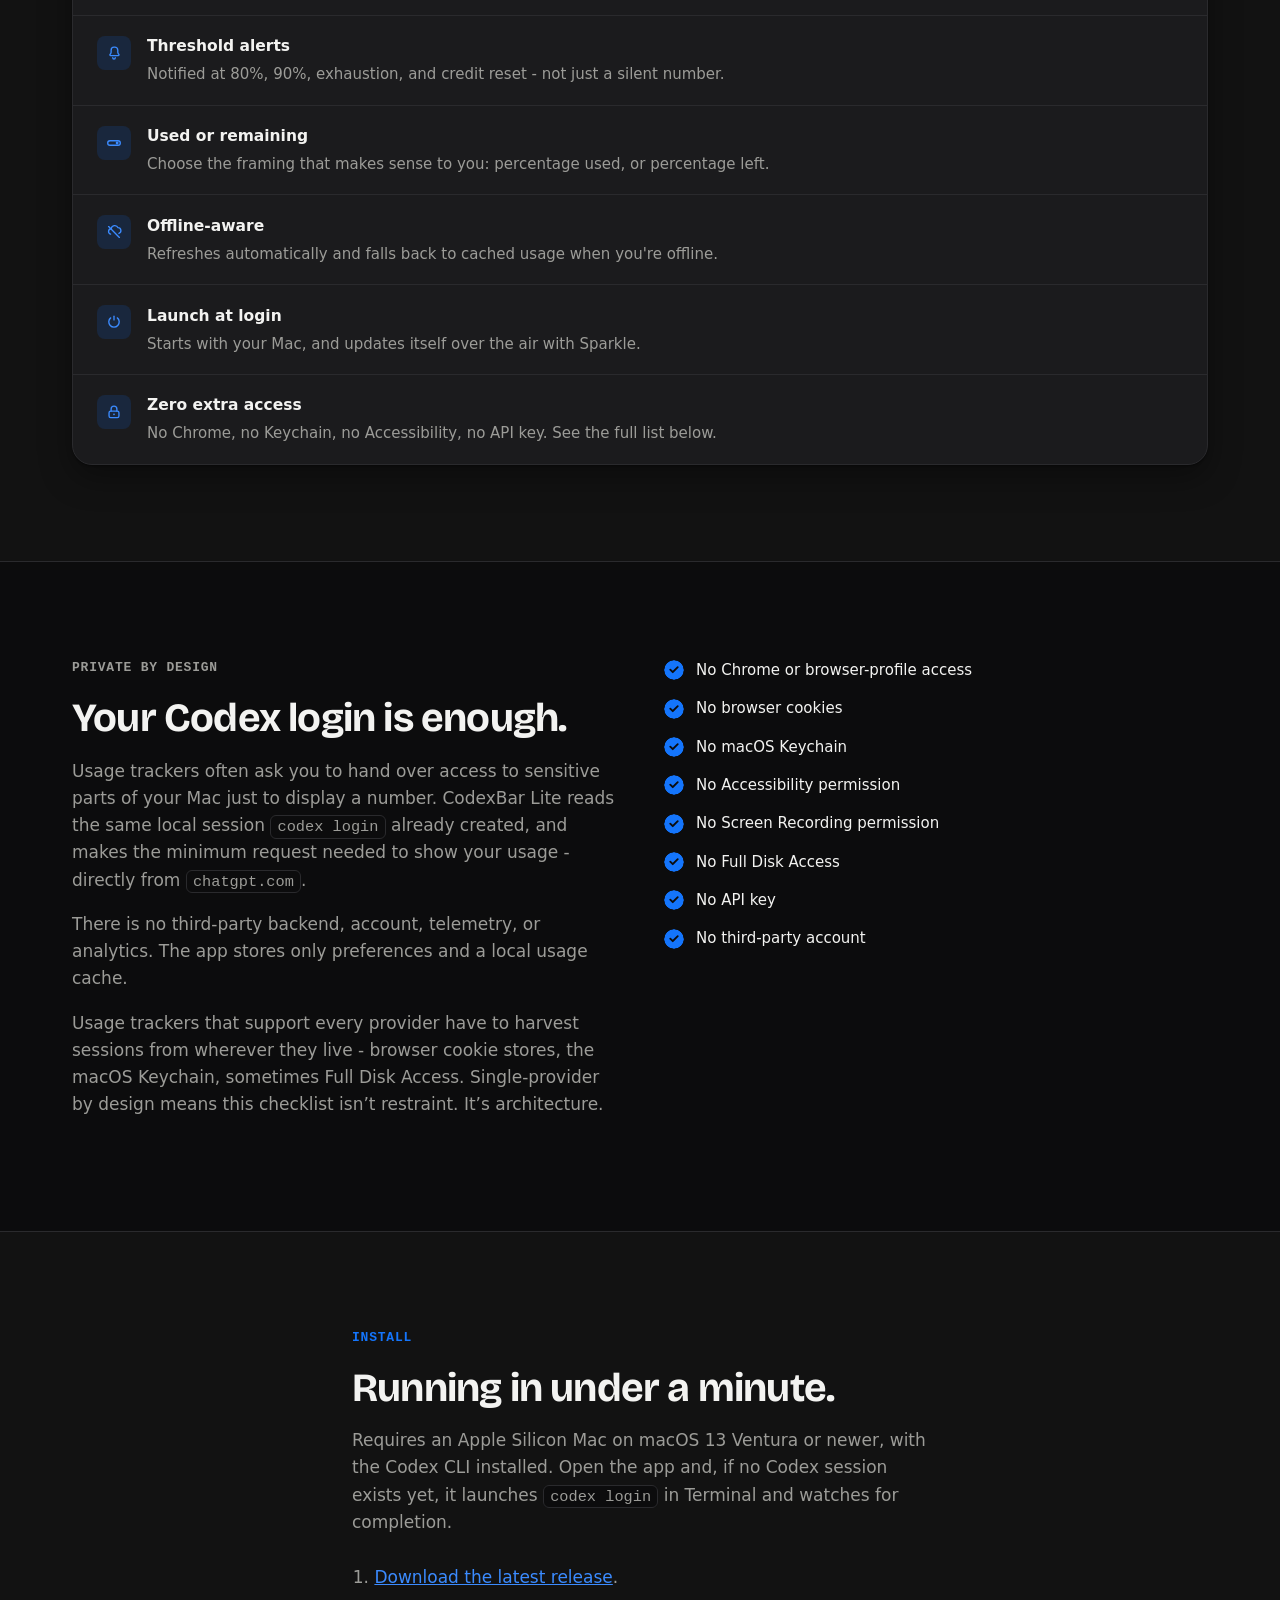
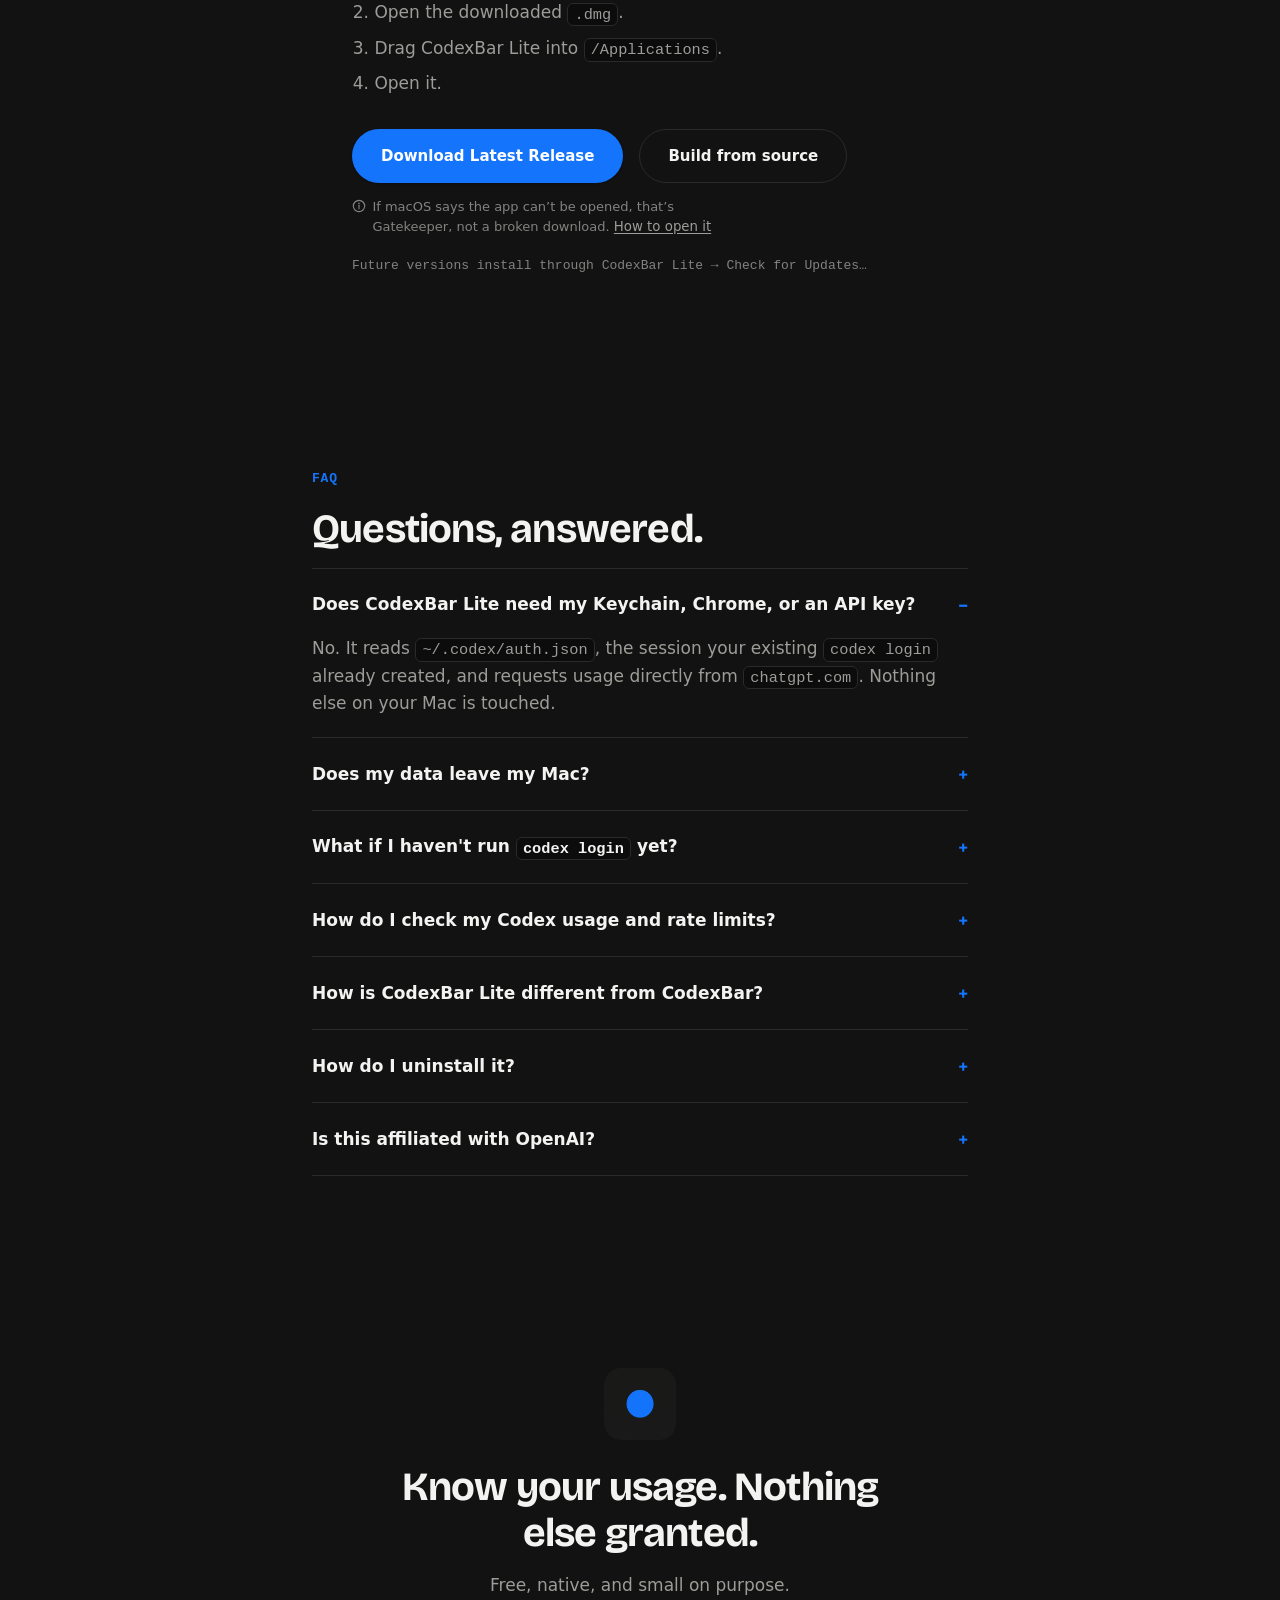
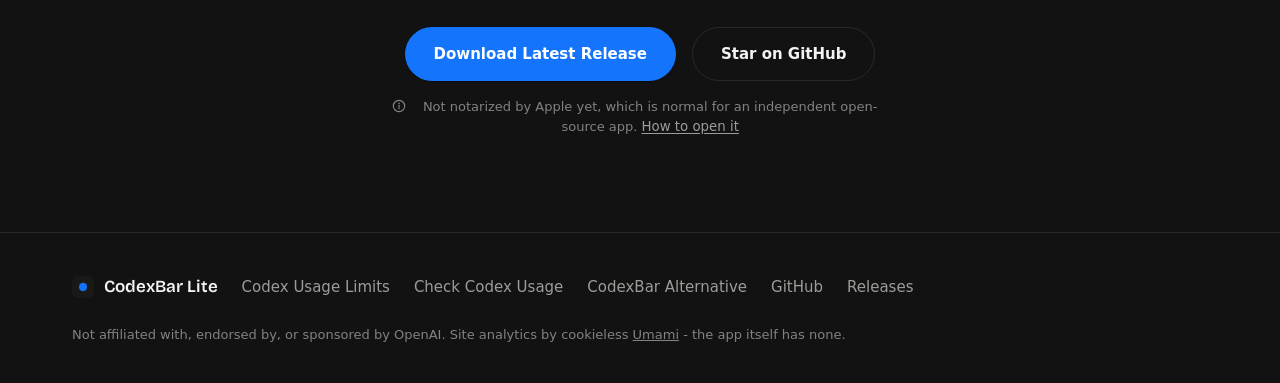
==== commit f87cc3db: "update README" ====
--- a/docs/index.html
+++ b/docs/index.html
@@ -47,6 +47,7 @@
   <link rel="preconnect" href="https://fonts.gstatic.com" crossorigin>
   <link href="https://fonts.googleapis.com/css2?family=Bricolage+Grotesque:opsz,wght@12..96,500..800&display=swap" rel="stylesheet">
   <link rel="stylesheet" href="styles.css">
+  <script defer src="https://cloud.umami.is/script.js" data-website-id="4650122d-258b-450f-aeaf-46cf3cff7531"></script>
   <script type="application/ld+json">
   {
     "@context": "https://schema.org",
@@ -163,7 +164,7 @@
         <a href="#faq">FAQ</a>
       </nav>
       <span class="nav-download">
-        <a class="btn btn-primary btn-small" href="https://github.com/wei-b0/codexbar-lite/releases/download/v0.2.4/CodexBarLite-0.2.4-arm64.dmg" target="_blank" rel="noopener noreferrer">Download</a>
+        <a class="btn btn-primary btn-small" href="https://github.com/wei-b0/codexbar-lite/releases/download/v0.2.4/CodexBarLite-0.2.4-arm64.dmg" target="_blank" rel="noopener noreferrer" data-umami-event="download" data-umami-event-position="nav">Download</a>
         <button type="button" class="install-help-trigger install-help-icon" aria-label="How to open CodexBar Lite if macOS blocks it">
           <svg viewBox="0 0 16 16" width="15" height="15" fill="none"><circle cx="8" cy="8" r="6.5" stroke="currentColor" stroke-width="1.3"/><path d="M8 7.2v4" stroke="currentColor" stroke-width="1.3" stroke-linecap="round"/><circle cx="8" cy="5" r="0.9" fill="currentColor"/></svg>
         </button>
@@ -183,8 +184,8 @@
           <h1 class="display">Your Codex usage.<br>Right in your<br><span class="accent-text">menu bar.</span></h1>
           <p class="hero-sub">A native OpenAI Codex usage tracker for macOS. Uses the Codex CLI session already on your Mac. No browser cookies. No Keychain access. No API keys. No third-party account.</p>
           <div class="cta-row">
-            <a class="btn btn-primary" href="https://github.com/wei-b0/codexbar-lite/releases/download/v0.2.4/CodexBarLite-0.2.4-arm64.dmg" target="_blank" rel="noopener noreferrer">Download Latest Release</a>
-            <a class="btn btn-ghost" href="https://github.com/wei-b0/codexbar-lite" target="_blank" rel="noopener noreferrer">View on GitHub</a>
+            <a class="btn btn-primary" href="https://github.com/wei-b0/codexbar-lite/releases/download/v0.2.4/CodexBarLite-0.2.4-arm64.dmg" target="_blank" rel="noopener noreferrer" data-umami-event="download" data-umami-event-position="hero">Download Latest Release</a>
+            <a class="btn btn-ghost" href="https://github.com/wei-b0/codexbar-lite" target="_blank" rel="noopener noreferrer" data-umami-event="github-click" data-umami-event-position="hero">View on GitHub</a>
           </div>
           <p class="install-notice">
             <svg viewBox="0 0 16 16" width="14" height="14" fill="none" aria-hidden="true"><circle cx="8" cy="8" r="6.5" stroke="currentColor" stroke-width="1.3"/><path d="M8 7.2v4" stroke="currentColor" stroke-width="1.3" stroke-linecap="round"/><circle cx="8" cy="5" r="0.9" fill="currentColor"/></svg>
@@ -422,14 +423,14 @@
         <h2 class="headline">Running in under a minute.</h2>
         <p class="section-sub">Requires an Apple Silicon Mac on macOS 13 Ventura or newer, with the Codex CLI installed. Open the app and, if no Codex session exists yet, it launches <code>codex login</code> in Terminal and watches for completion.</p>
         <ol class="install-steps">
-          <li><a href="https://github.com/wei-b0/codexbar-lite/releases/download/v0.2.4/CodexBarLite-0.2.4-arm64.dmg" target="_blank" rel="noopener noreferrer">Download the latest release</a>.</li>
+          <li><a href="https://github.com/wei-b0/codexbar-lite/releases/download/v0.2.4/CodexBarLite-0.2.4-arm64.dmg" target="_blank" rel="noopener noreferrer" data-umami-event="download" data-umami-event-position="install-steps">Download the latest release</a>.</li>
           <li>Open the downloaded <code>.dmg</code>.</li>
           <li>Drag CodexBar Lite into <code>/Applications</code>.</li>
           <li>Open it.</li>
         </ol>
         <div class="cta-row">
-          <a class="btn btn-primary" href="https://github.com/wei-b0/codexbar-lite/releases/download/v0.2.4/CodexBarLite-0.2.4-arm64.dmg" target="_blank" rel="noopener noreferrer">Download Latest Release</a>
-          <a class="btn btn-ghost" href="https://github.com/wei-b0/codexbar-lite#build-from-source" target="_blank" rel="noopener noreferrer">Build from source</a>
+          <a class="btn btn-primary" href="https://github.com/wei-b0/codexbar-lite/releases/download/v0.2.4/CodexBarLite-0.2.4-arm64.dmg" target="_blank" rel="noopener noreferrer" data-umami-event="download" data-umami-event-position="install">Download Latest Release</a>
+          <a class="btn btn-ghost" href="https://github.com/wei-b0/codexbar-lite#build-from-source" target="_blank" rel="noopener noreferrer" data-umami-event="github-click" data-umami-event-position="build-from-source">Build from source</a>
         </div>
         <p class="install-notice">
           <svg viewBox="0 0 16 16" width="14" height="14" fill="none" aria-hidden="true"><circle cx="8" cy="8" r="6.5" stroke="currentColor" stroke-width="1.3"/><path d="M8 7.2v4" stroke="currentColor" stroke-width="1.3" stroke-linecap="round"/><circle cx="8" cy="5" r="0.9" fill="currentColor"/></svg>
@@ -482,8 +483,8 @@
         <h2 class="headline">Know your usage. Nothing else granted.</h2>
         <p class="section-sub">Free, native, and small on purpose.</p>
         <div class="cta-row cta-row-center">
-          <a class="btn btn-primary" href="https://github.com/wei-b0/codexbar-lite/releases/download/v0.2.4/CodexBarLite-0.2.4-arm64.dmg" target="_blank" rel="noopener noreferrer">Download Latest Release</a>
-          <a class="btn btn-ghost" href="https://github.com/wei-b0/codexbar-lite" target="_blank" rel="noopener noreferrer">Star on GitHub</a>
+          <a class="btn btn-primary" href="https://github.com/wei-b0/codexbar-lite/releases/download/v0.2.4/CodexBarLite-0.2.4-arm64.dmg" target="_blank" rel="noopener noreferrer" data-umami-event="download" data-umami-event-position="closing">Download Latest Release</a>
+          <a class="btn btn-ghost" href="https://github.com/wei-b0/codexbar-lite" target="_blank" rel="noopener noreferrer" data-umami-event="github-click" data-umami-event-position="closing">Star on GitHub</a>
         </div>
         <p class="install-notice install-notice-center">
           <svg viewBox="0 0 16 16" width="14" height="14" fill="none" aria-hidden="true"><circle cx="8" cy="8" r="6.5" stroke="currentColor" stroke-width="1.3"/><path d="M8 7.2v4" stroke="currentColor" stroke-width="1.3" stroke-linecap="round"/><circle cx="8" cy="5" r="0.9" fill="currentColor"/></svg>
@@ -507,7 +508,7 @@
         <a href="https://github.com/wei-b0/codexbar-lite" target="_blank" rel="noopener noreferrer">GitHub</a>
         <a href="https://github.com/wei-b0/codexbar-lite/releases" target="_blank" rel="noopener noreferrer">Releases</a>
       </nav>
-      <p class="footer-disclaimer">Not affiliated with, endorsed by, or sponsored by OpenAI.</p>
+      <p class="footer-disclaimer">Not affiliated with, endorsed by, or sponsored by OpenAI. Site analytics by cookieless <a href="https://umami.is" target="_blank" rel="noopener noreferrer">Umami</a> - the app itself has none.</p>
     </div>
   </footer>
 
@@ -819,5 +820,44 @@
       }
     })();
   </script>
+  <script>
+    (function () {
+      function track(name, data) {
+        if (window.umami) window.umami.track(name, data);
+      }
+
+      // Scroll depth: fire once per section per pageview
+      var seen = {};
+      var sections = document.querySelectorAll('#features, #private, #install, #faq, .closing');
+      var sectionObserver = new IntersectionObserver(function (entries) {
+        entries.forEach(function (entry) {
+          if (!entry.isIntersecting) return;
+          var id = entry.target.id || 'closing';
+          if (seen[id]) return;
+          seen[id] = true;
+          track('section-view', { section: id });
+        });
+      }, { threshold: 0.3 });
+      sections.forEach(function (s) { sectionObserver.observe(s); });
+
+      // Live demo engagement (first click only)
+      var demoToggle = document.getElementById('demo-menubar-toggle');
+      var demoTracked = false;
+      if (demoToggle) {
+        demoToggle.addEventListener('click', function () {
+          if (demoTracked) return;
+          demoTracked = true;
+          track('demo-interact');
+        });
+      }
+
+      // Gatekeeper help modal opens
+      document.querySelectorAll('.install-help-trigger').forEach(function (trigger) {
+        trigger.addEventListener('click', function () {
+          track('gatekeeper-help-open');
+        });
+      });
+    })();
+  </script>
 </body>
 </html>
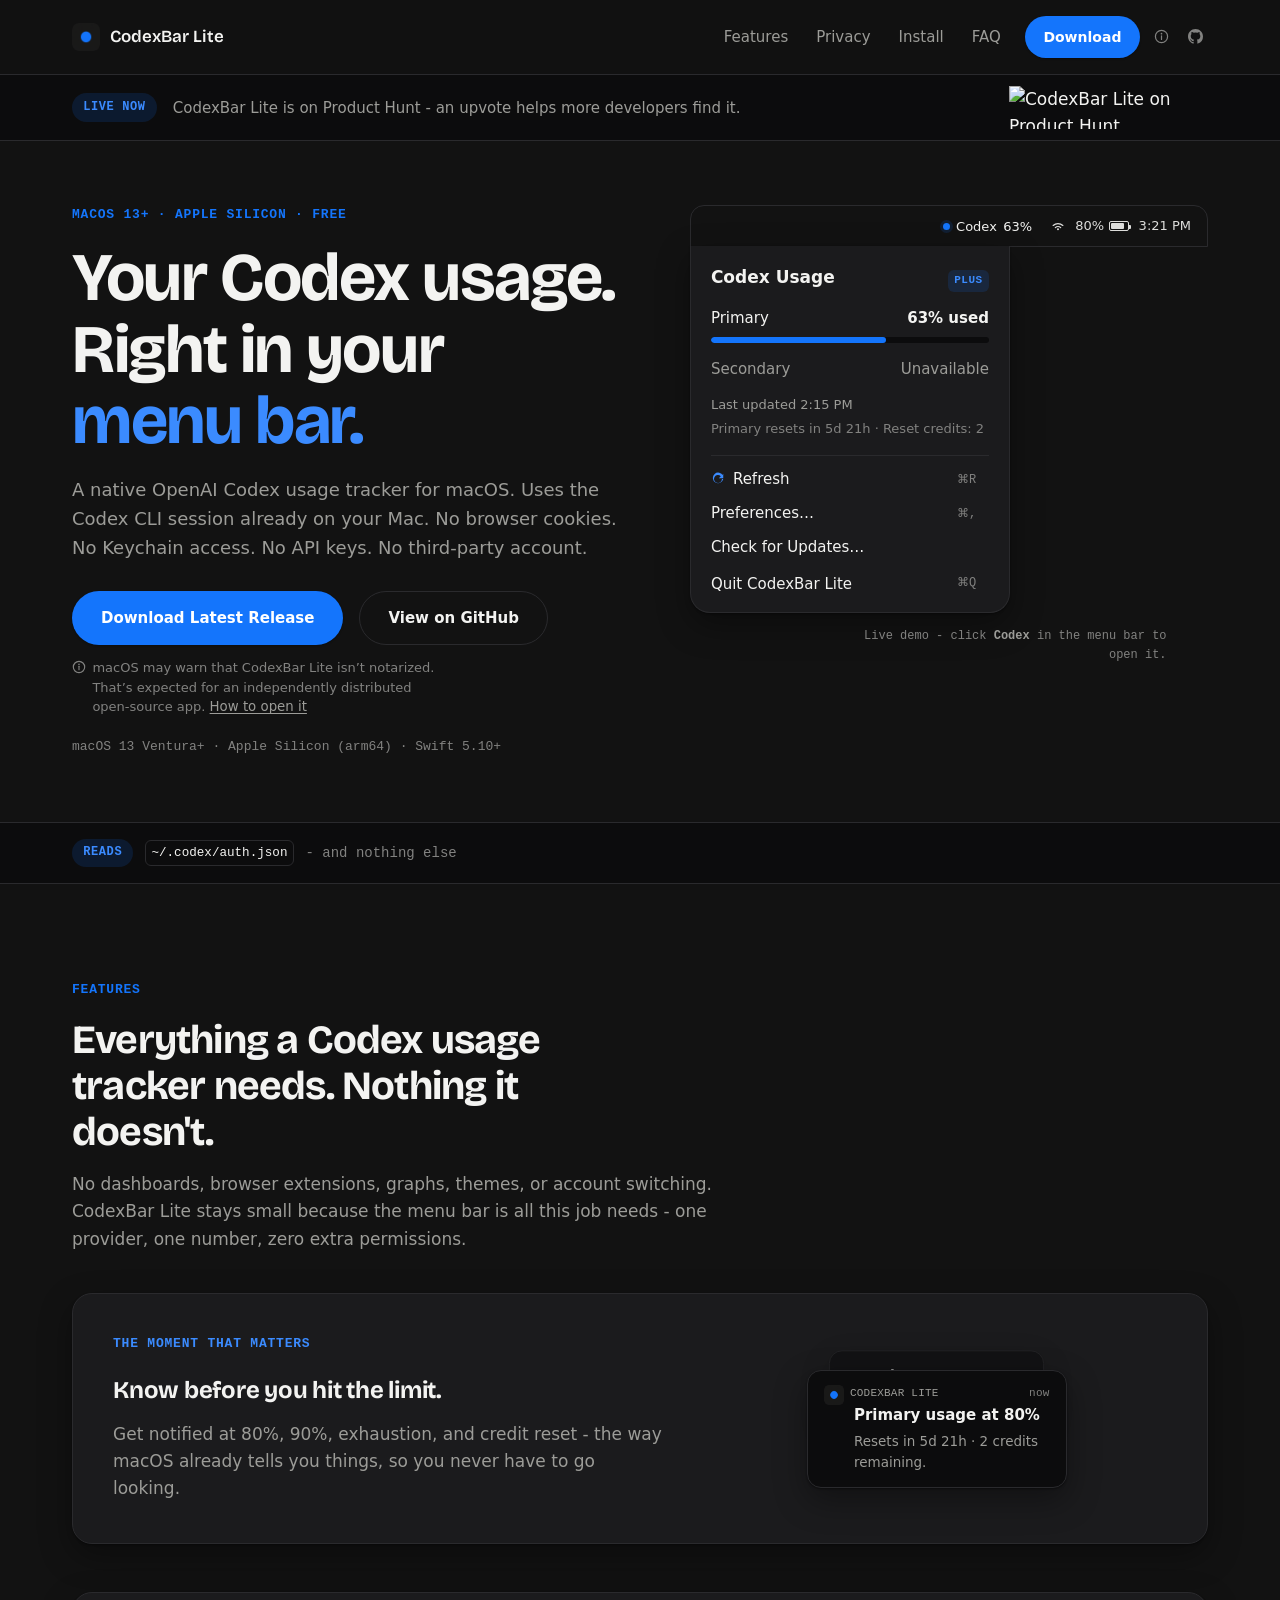
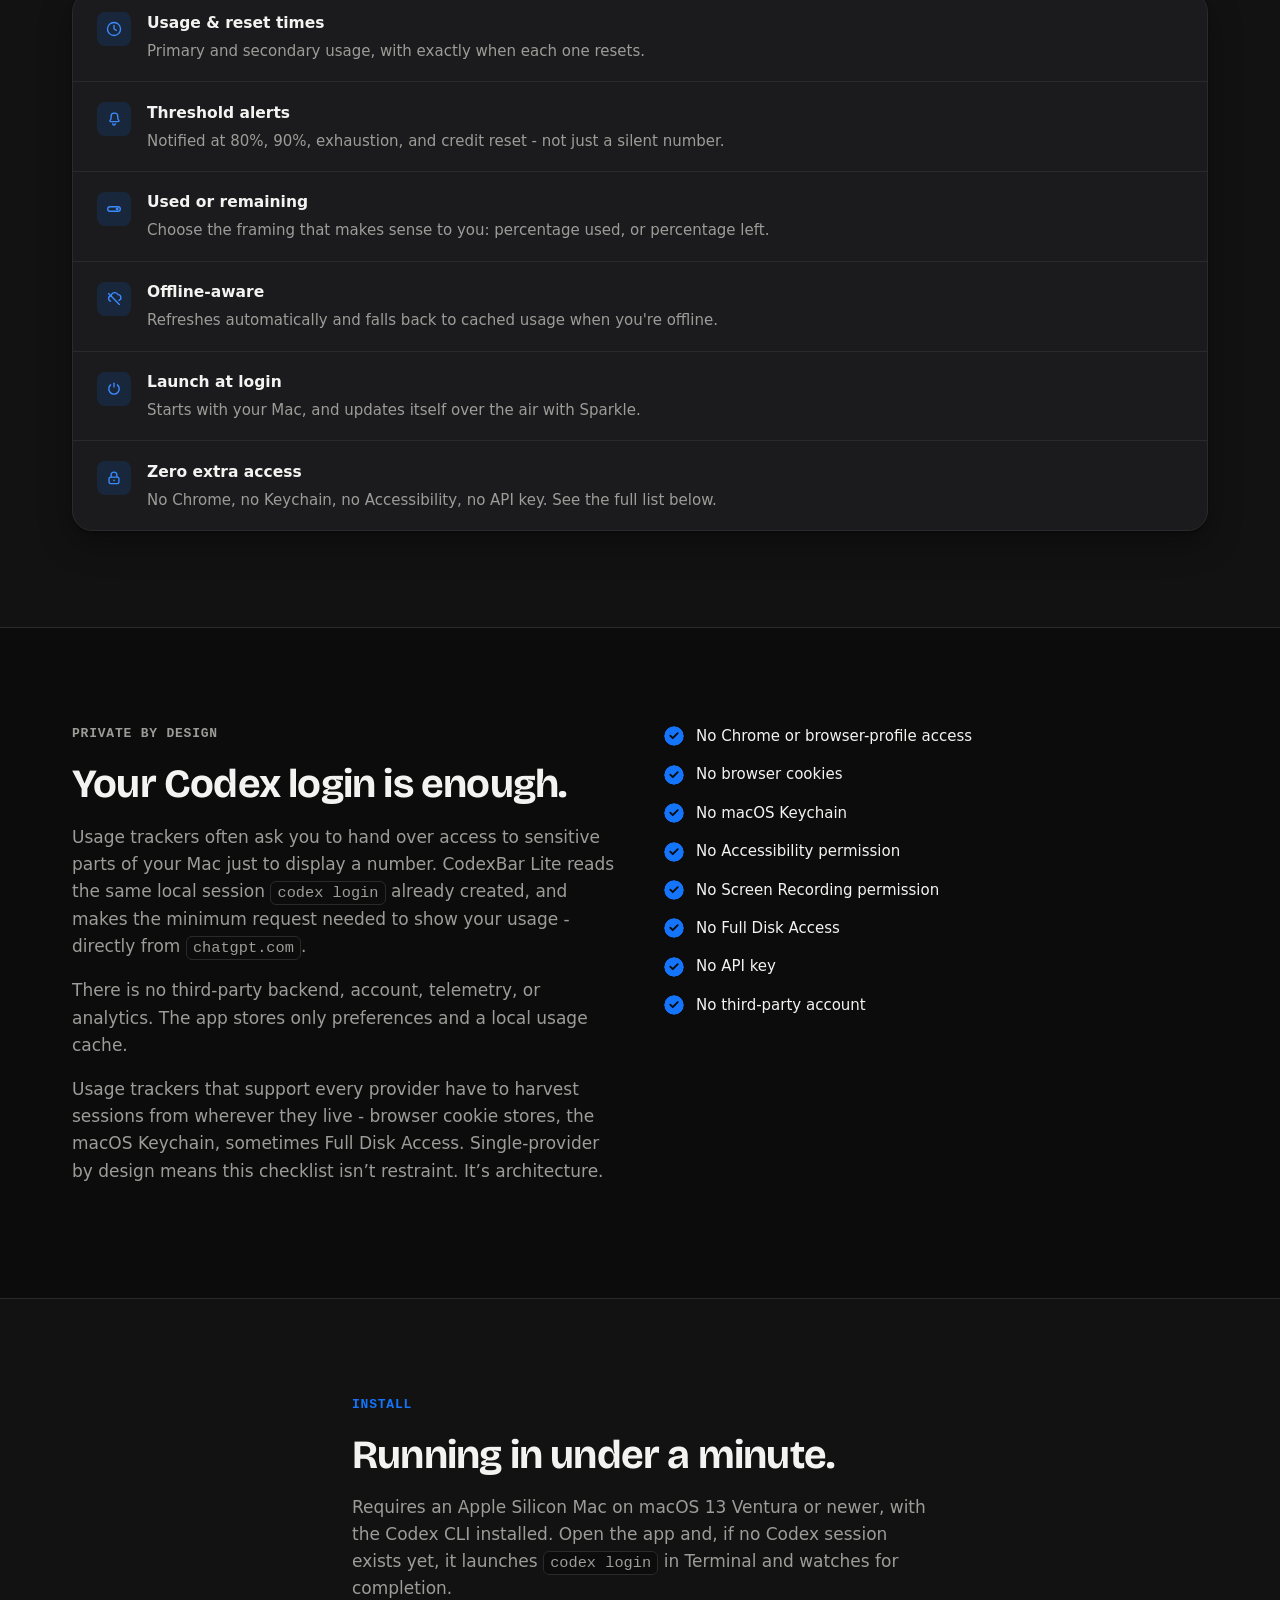
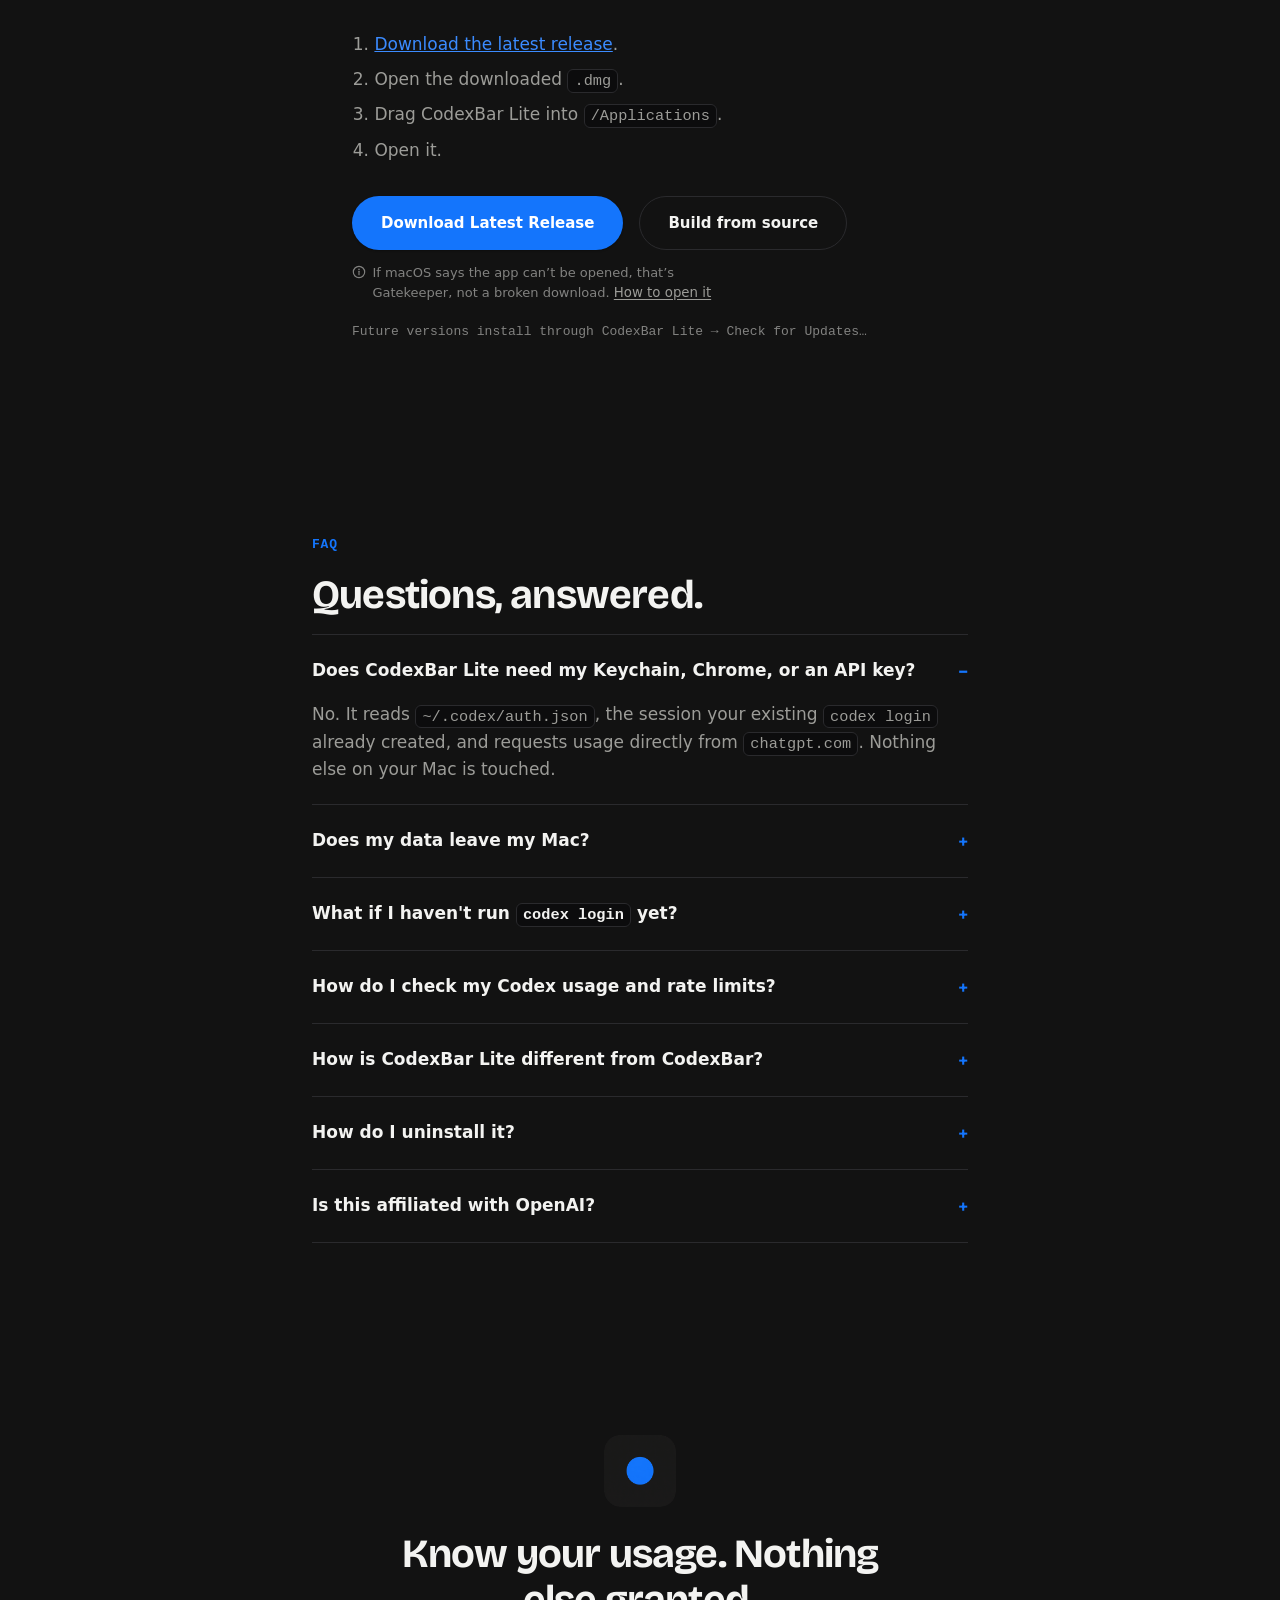
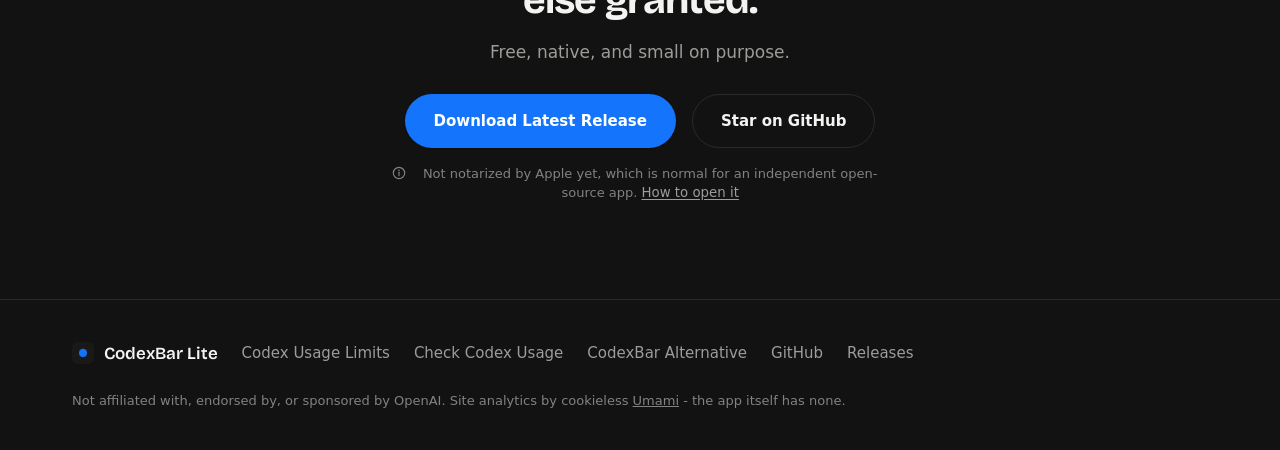
==== commit 1d354b1d: "add ph embed" ====
--- a/docs/index.html
+++ b/docs/index.html
@@ -175,6 +175,14 @@
     </div>
   </header>
 
+  <a class="ph-strip" href="https://www.producthunt.com/products/codexbar-lite?embed=true&amp;utm_source=badge-featured&amp;utm_medium=badge&amp;utm_campaign=badge-codexbar-lite" target="_blank" rel="noopener noreferrer" data-umami-event="producthunt-click">
+    <span class="wrap ph-strip-inner">
+      <span class="badge">Live now</span>
+      <span class="ph-strip-text">CodexBar Lite is on Product Hunt - an upvote helps more developers find it.</span>
+      <img alt="CodexBar Lite on Product Hunt" width="250" height="54" src="https://api.producthunt.com/widgets/embed-image/v1/featured.svg?post_id=1205642&amp;theme=dark&amp;t=1784914986208">
+    </span>
+  </a>
+
   <main id="top">
 
     <section class="hero">
--- a/docs/styles.css
+++ b/docs/styles.css
@@ -246,6 +246,56 @@
   flex-wrap: wrap;
   gap: 1rem;
 }
+
+.ph-strip {
+  display: block;
+  background: var(--bg-inset);
+  border-bottom: 1px solid var(--border);
+  text-decoration: none;
+  transition: background 0.15s ease;
+}
+
+.ph-strip:hover {
+  background: var(--bg-raised);
+}
+
+.ph-strip:focus-visible {
+  outline: 2px solid #fff;
+  outline-offset: -2px;
+}
+
+.ph-strip-inner {
+  display: flex;
+  align-items: center;
+  gap: 1rem;
+  padding-top: 0.7rem;
+  padding-bottom: 0.7rem;
+}
+
+.ph-strip-text {
+  flex: 1;
+  font-size: 0.9375rem;
+  color: var(--text-dim);
+}
+
+.ph-strip img {
+  display: block;
+  width: auto;
+  height: 43px;
+}
+
+@media (max-width: 700px) {
+  .ph-strip-inner {
+    flex-wrap: wrap;
+    justify-content: center;
+    text-align: center;
+  }
+
+  .ph-strip-text {
+    flex: 1 1 100%;
+  }
+}
+
 
 .cta-row-center {
   justify-content: center;
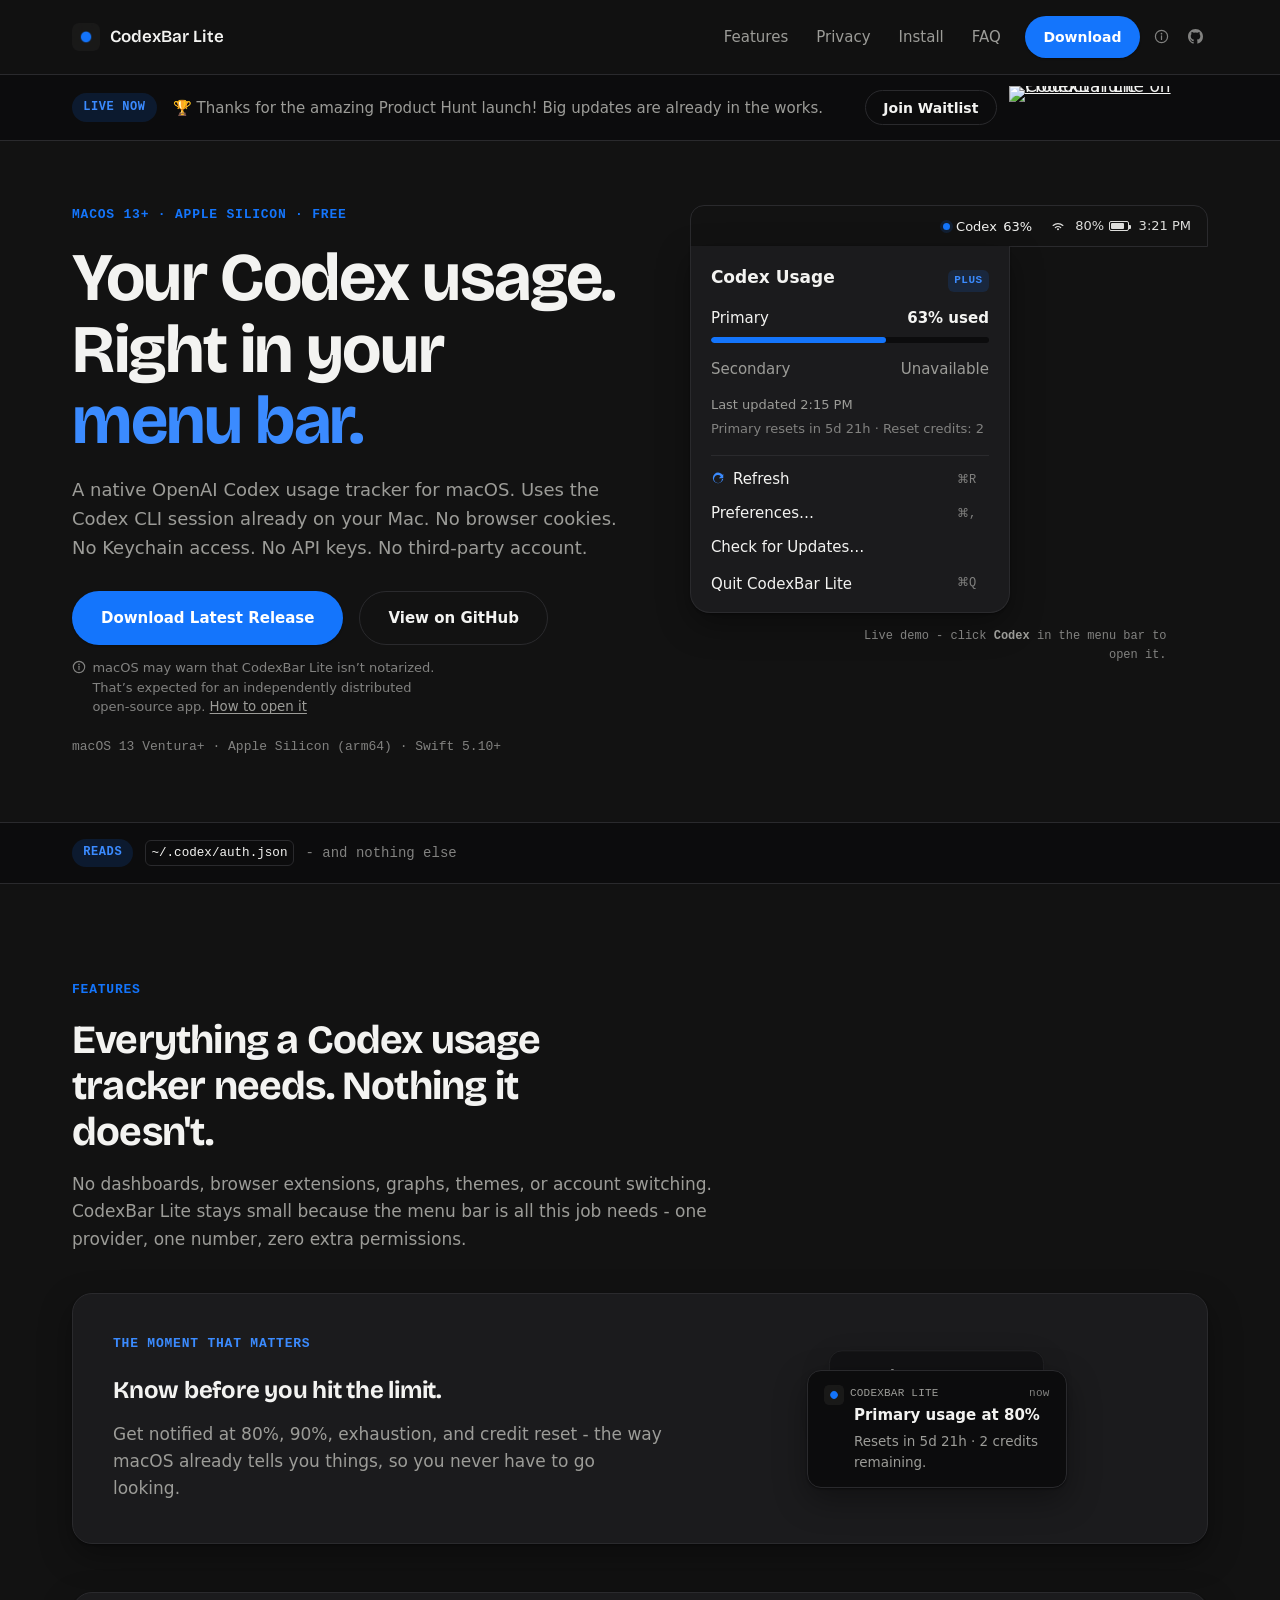
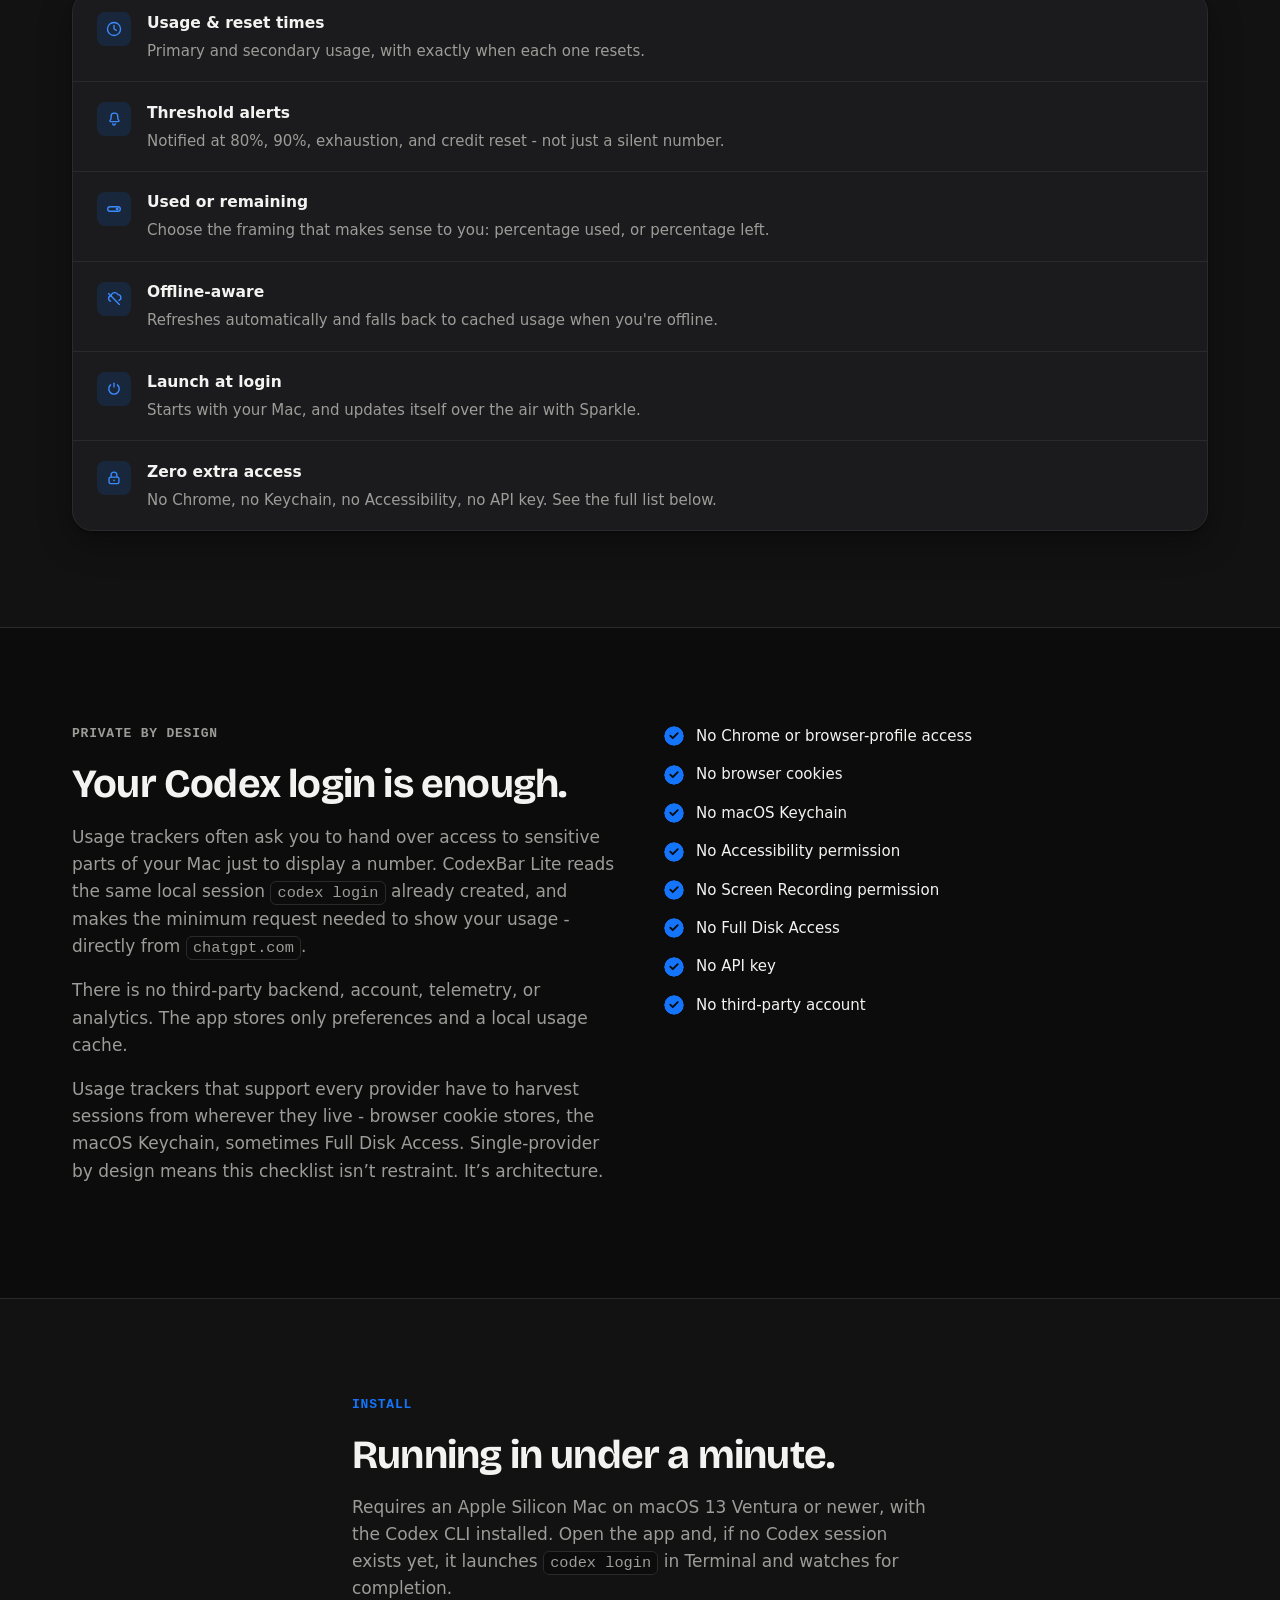
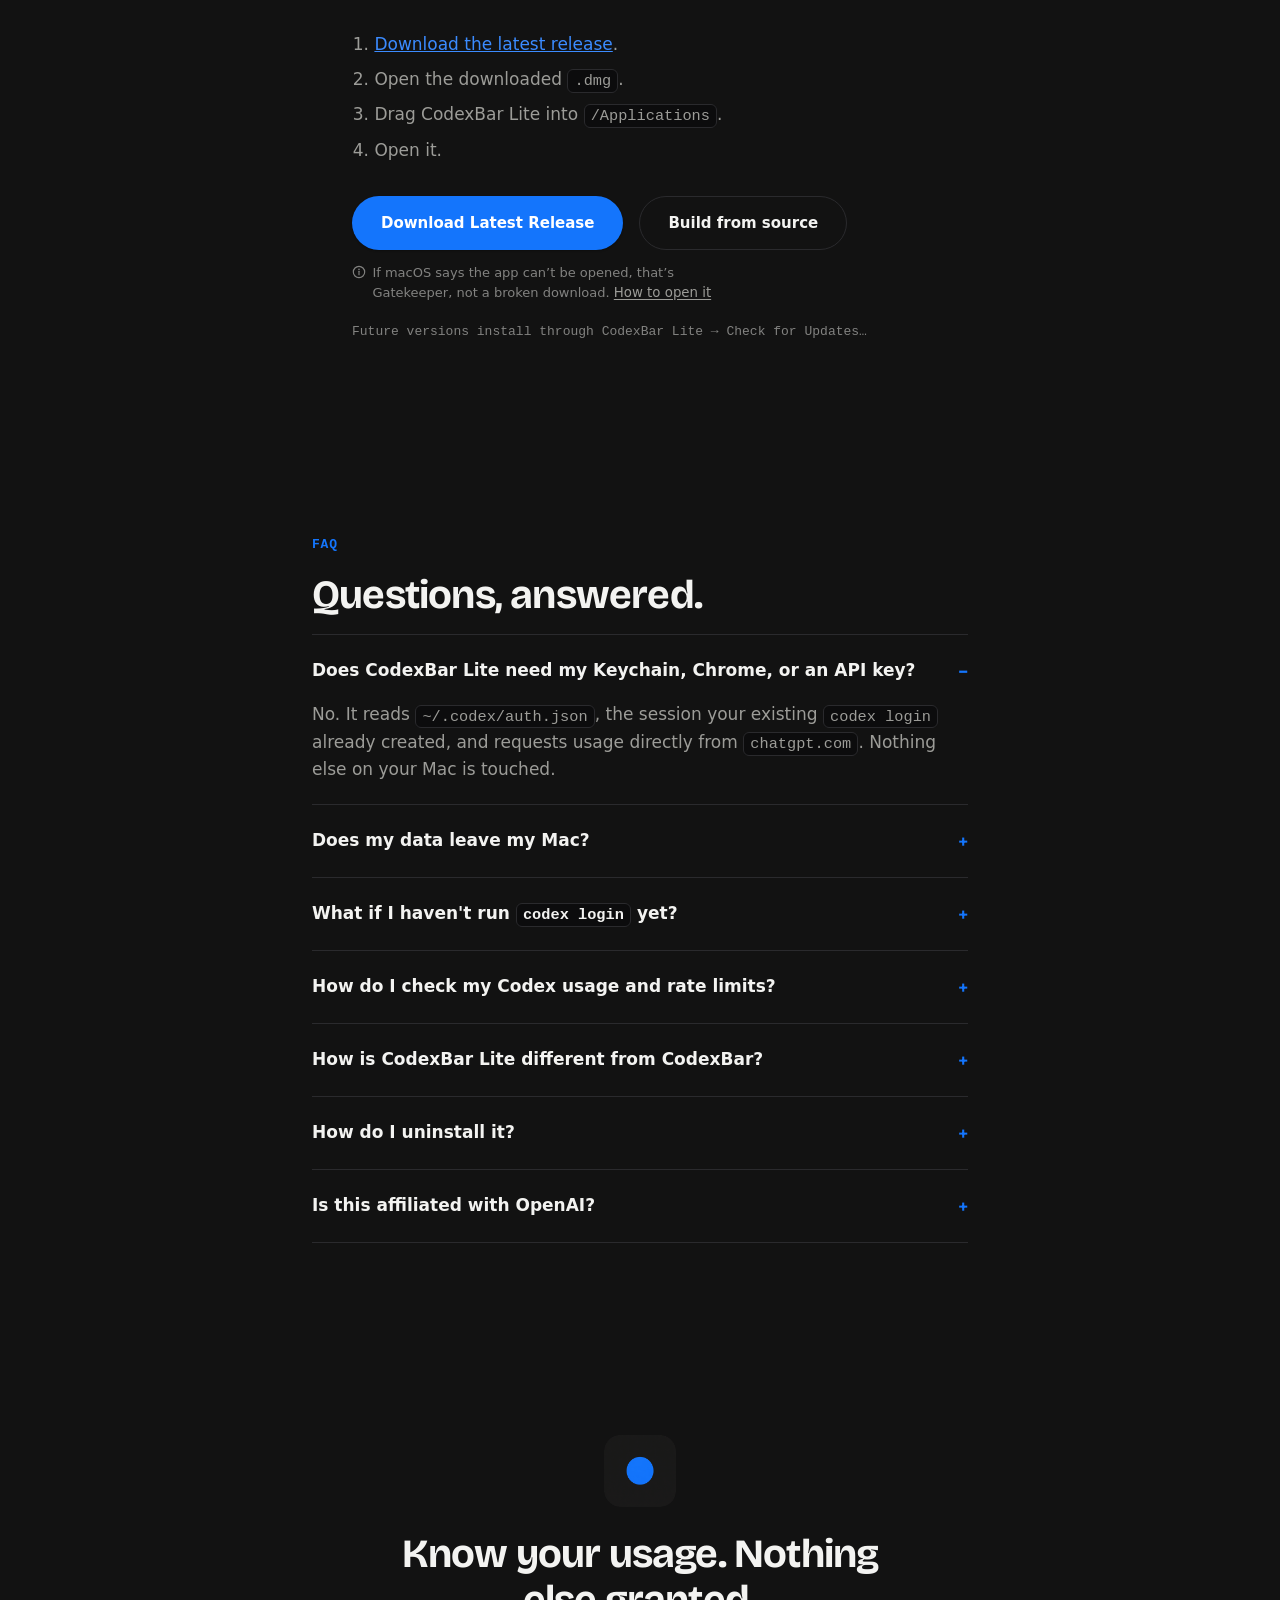
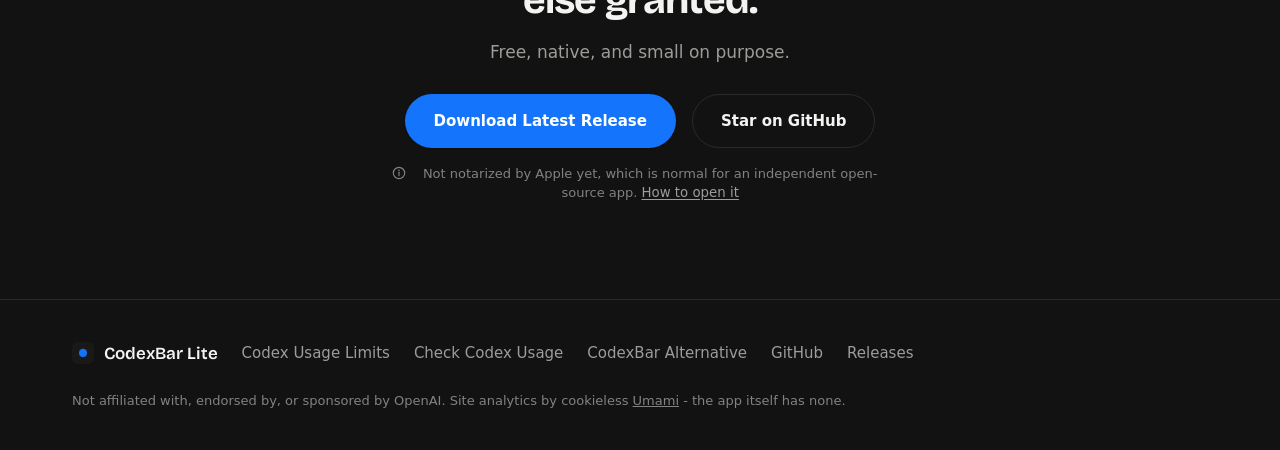
==== commit 558faef3: "add waitlist form" ====
--- a/docs/index.html
+++ b/docs/index.html
@@ -175,13 +175,29 @@
     </div>
   </header>
 
-  <a class="ph-strip" href="https://www.producthunt.com/products/codexbar-lite?embed=true&amp;utm_source=badge-featured&amp;utm_medium=badge&amp;utm_campaign=badge-codexbar-lite" target="_blank" rel="noopener noreferrer" data-umami-event="producthunt-click">
-    <span class="wrap ph-strip-inner">
+  <section class="announce" aria-label="Product announcement">
+    <div class="wrap announce-inner">
       <span class="badge">Live now</span>
-      <span class="ph-strip-text">CodexBar Lite is on Product Hunt - an upvote helps more developers find it.</span>
-      <img alt="CodexBar Lite on Product Hunt" width="250" height="54" src="https://api.producthunt.com/widgets/embed-image/v1/featured.svg?post_id=1205642&amp;theme=dark&amp;t=1784914986208">
-    </span>
-  </a>
+      <p class="announce-text">🏆 Thanks for the amazing Product Hunt launch! Big updates are already in the works.</p>
+      <div class="announce-ctas">
+        <button type="button" class="btn btn-ghost btn-small announce-waitlist-btn" id="waitlist-toggle" aria-expanded="false" aria-controls="waitlist-panel" data-umami-event="waitlist-toggle">Join Waitlist</button>
+        <a class="announce-ph-link" href="https://www.producthunt.com/products/codexbar-lite?embed=true&amp;utm_source=badge-featured&amp;utm_medium=badge&amp;utm_campaign=badge-codexbar-lite" target="_blank" rel="noopener noreferrer" data-umami-event="producthunt-click" aria-label="CodexBar Lite on Product Hunt">
+          <img alt="CodexBar Lite on Product Hunt" width="250" height="54" src="https://api.producthunt.com/widgets/embed-image/v1/featured.svg?post_id=1205642&amp;theme=dark&amp;t=1784914986208">
+        </a>
+      </div>
+    </div>
+
+    <div class="waitlist-panel" id="waitlist-panel" hidden>
+      <form class="wrap waitlist-panel-inner" id="waitlist-form">
+        <label class="waitlist-panel-label" for="waitlist-email">Get notified when the next update ships</label>
+        <div class="waitlist-panel-field">
+          <input type="email" name="email" id="waitlist-email" class="waitlist-input" placeholder="you@example.com" required autocomplete="email">
+          <button type="submit" class="btn btn-primary btn-small">Notify me</button>
+        </div>
+        <p class="waitlist-panel-status" id="waitlist-status" role="status" aria-live="polite"></p>
+      </form>
+    </div>
+  </section>
 
   <main id="top">
 
@@ -776,6 +792,74 @@
         });
       });
 
+      // Waitlist panel: expandable inline panel below the announcement strip
+      var WAITLIST_FORM_ENDPOINT = 'https://app.loops.so/api/newsletter-form/cms8zdr6809ak0i2oravm9du3';
+      var WAITLIST_RATE_LIMIT_MS = 60000;
+      var waitlistToggle = document.getElementById('waitlist-toggle');
+      var waitlistPanel = document.getElementById('waitlist-panel');
+      var waitlistForm = document.getElementById('waitlist-form');
+      var waitlistStatus = document.getElementById('waitlist-status');
+      var waitlistEmail = document.getElementById('waitlist-email');
+
+      if (waitlistToggle && waitlistPanel) {
+        waitlistToggle.addEventListener('click', function () {
+          var willOpen = waitlistPanel.hidden;
+          waitlistPanel.hidden = !willOpen;
+          waitlistToggle.setAttribute('aria-expanded', String(willOpen));
+          if (willOpen && waitlistEmail) waitlistEmail.focus();
+        });
+      }
+
+      if (waitlistForm) {
+        waitlistForm.addEventListener('submit', function (e) {
+          e.preventDefault();
+          var email = waitlistEmail ? waitlistEmail.value.trim() : '';
+          if (!email) return;
+
+          var lastSubmit = Number(localStorage.getItem('loops-form-timestamp') || 0);
+          if (lastSubmit && Date.now() - lastSubmit < WAITLIST_RATE_LIMIT_MS) {
+            waitlistStatus.textContent = 'Too many signups — please try again in a minute.';
+            waitlistStatus.className = 'waitlist-panel-status is-error';
+            return;
+          }
+
+          var submitBtn = waitlistForm.querySelector('button[type="submit"]');
+          if (submitBtn) submitBtn.disabled = true;
+          waitlistStatus.textContent = 'Joining…';
+          waitlistStatus.className = 'waitlist-panel-status';
+
+          fetch(WAITLIST_FORM_ENDPOINT, {
+            method: 'POST',
+            headers: { 'Content-Type': 'application/x-www-form-urlencoded' },
+            body: 'userGroup=Waitlist&email=' + encodeURIComponent(email)
+          })
+            .then(function (res) {
+              var ok = res.ok;
+              return res.json().catch(function () { return {}; }).then(function (data) {
+                return { ok: ok, data: data };
+              });
+            })
+            .then(function (result) {
+              if (result.ok) {
+                localStorage.setItem('loops-form-timestamp', String(Date.now()));
+                waitlistStatus.textContent = 'You’re on the list — thanks!';
+                waitlistStatus.className = 'waitlist-panel-status is-success';
+                waitlistForm.reset();
+              } else {
+                waitlistStatus.textContent = (result.data && result.data.message) || 'Something went wrong. Please try again.';
+                waitlistStatus.className = 'waitlist-panel-status is-error';
+              }
+            })
+            .catch(function () {
+              waitlistStatus.textContent = 'Something went wrong. Please try again.';
+              waitlistStatus.className = 'waitlist-panel-status is-error';
+            })
+            .finally(function () {
+              if (submitBtn) submitBtn.disabled = false;
+            });
+        });
+      }
+
       var prefsBtn = document.getElementById('demo-preferences');
       if (prefsBtn) {
         prefsBtn.addEventListener('click', function () {
--- a/docs/styles.css
+++ b/docs/styles.css
@@ -247,52 +247,136 @@
   gap: 1rem;
 }
 
-.ph-strip {
-  display: block;
+.announce {
   background: var(--bg-inset);
   border-bottom: 1px solid var(--border);
-  text-decoration: none;
-  transition: background 0.15s ease;
-}
-
-.ph-strip:hover {
-  background: var(--bg-raised);
-}
-
-.ph-strip:focus-visible {
-  outline: 2px solid #fff;
-  outline-offset: -2px;
-}
-
-.ph-strip-inner {
+}
+
+.announce-inner {
   display: flex;
   align-items: center;
   gap: 1rem;
   padding-top: 0.7rem;
   padding-bottom: 0.7rem;
-}
-
-.ph-strip-text {
-  flex: 1;
+  flex-wrap: wrap;
+}
+
+.announce-text {
+  flex: 1 1 240px;
+  margin: 0;
   font-size: 0.9375rem;
   color: var(--text-dim);
 }
 
-.ph-strip img {
+.announce-ctas {
+  display: flex;
+  align-items: center;
+  gap: 0.75rem;
+  margin-left: auto;
+}
+
+.announce-ph-link {
+  display: block;
+  line-height: 0;
+  border-radius: var(--r-md);
+  transition: opacity 0.15s ease;
+}
+
+.announce-ph-link:hover {
+  opacity: 0.85;
+}
+
+.announce-ph-link:focus-visible {
+  outline: 2px solid #fff;
+  outline-offset: 2px;
+}
+
+.announce-ph-link img {
   display: block;
   width: auto;
   height: 43px;
 }
 
+.waitlist-panel {
+  border-top: 1px solid var(--border);
+  background: var(--bg-raised);
+}
+
+.waitlist-panel-inner {
+  display: flex;
+  align-items: center;
+  flex-wrap: wrap;
+  gap: 0.6rem 1rem;
+  padding-top: 0.9rem;
+  padding-bottom: 0.9rem;
+}
+
+.waitlist-panel-label {
+  flex: 1 1 220px;
+  margin: 0;
+  font-size: 0.875rem;
+  color: var(--text-dim);
+}
+
+.waitlist-panel-field {
+  display: flex;
+  gap: 0.5rem;
+  flex: 1 1 320px;
+}
+
+.waitlist-input {
+  flex: 1;
+  min-width: 0;
+  background: var(--bg-inset);
+  border: 1px solid var(--border);
+  border-radius: var(--r-full);
+  padding: 0.55rem 1.1rem;
+  font-family: var(--font-body);
+  font-size: 0.875rem;
+  color: var(--text);
+}
+
+.waitlist-input:focus-visible {
+  outline: 2px solid var(--accent-hover);
+  outline-offset: 1px;
+}
+
+.waitlist-panel-status {
+  flex-basis: 100%;
+  margin: 0;
+  font-size: 0.8125rem;
+  color: var(--text-dim);
+}
+
+.waitlist-panel-status.is-success {
+  color: var(--accent-hover);
+}
+
+.waitlist-panel-status.is-error {
+  color: #ff453a;
+}
+
 @media (max-width: 700px) {
-  .ph-strip-inner {
-    flex-wrap: wrap;
-    justify-content: center;
-    text-align: center;
+  .announce-inner {
+    flex-direction: column;
+    align-items: stretch;
+    gap: 0.75rem;
+    padding-top: 0.85rem;
+    padding-bottom: 0.85rem;
   }
 
-  .ph-strip-text {
-    flex: 1 1 100%;
+  .announce-text {
+    flex: none;
+  }
+
+  .announce-ctas {
+    margin-left: 0;
+    width: 100%;
+    justify-content: space-between;
+  }
+
+  .waitlist-panel-field {
+    flex-basis: 100%;
   }
 }
 
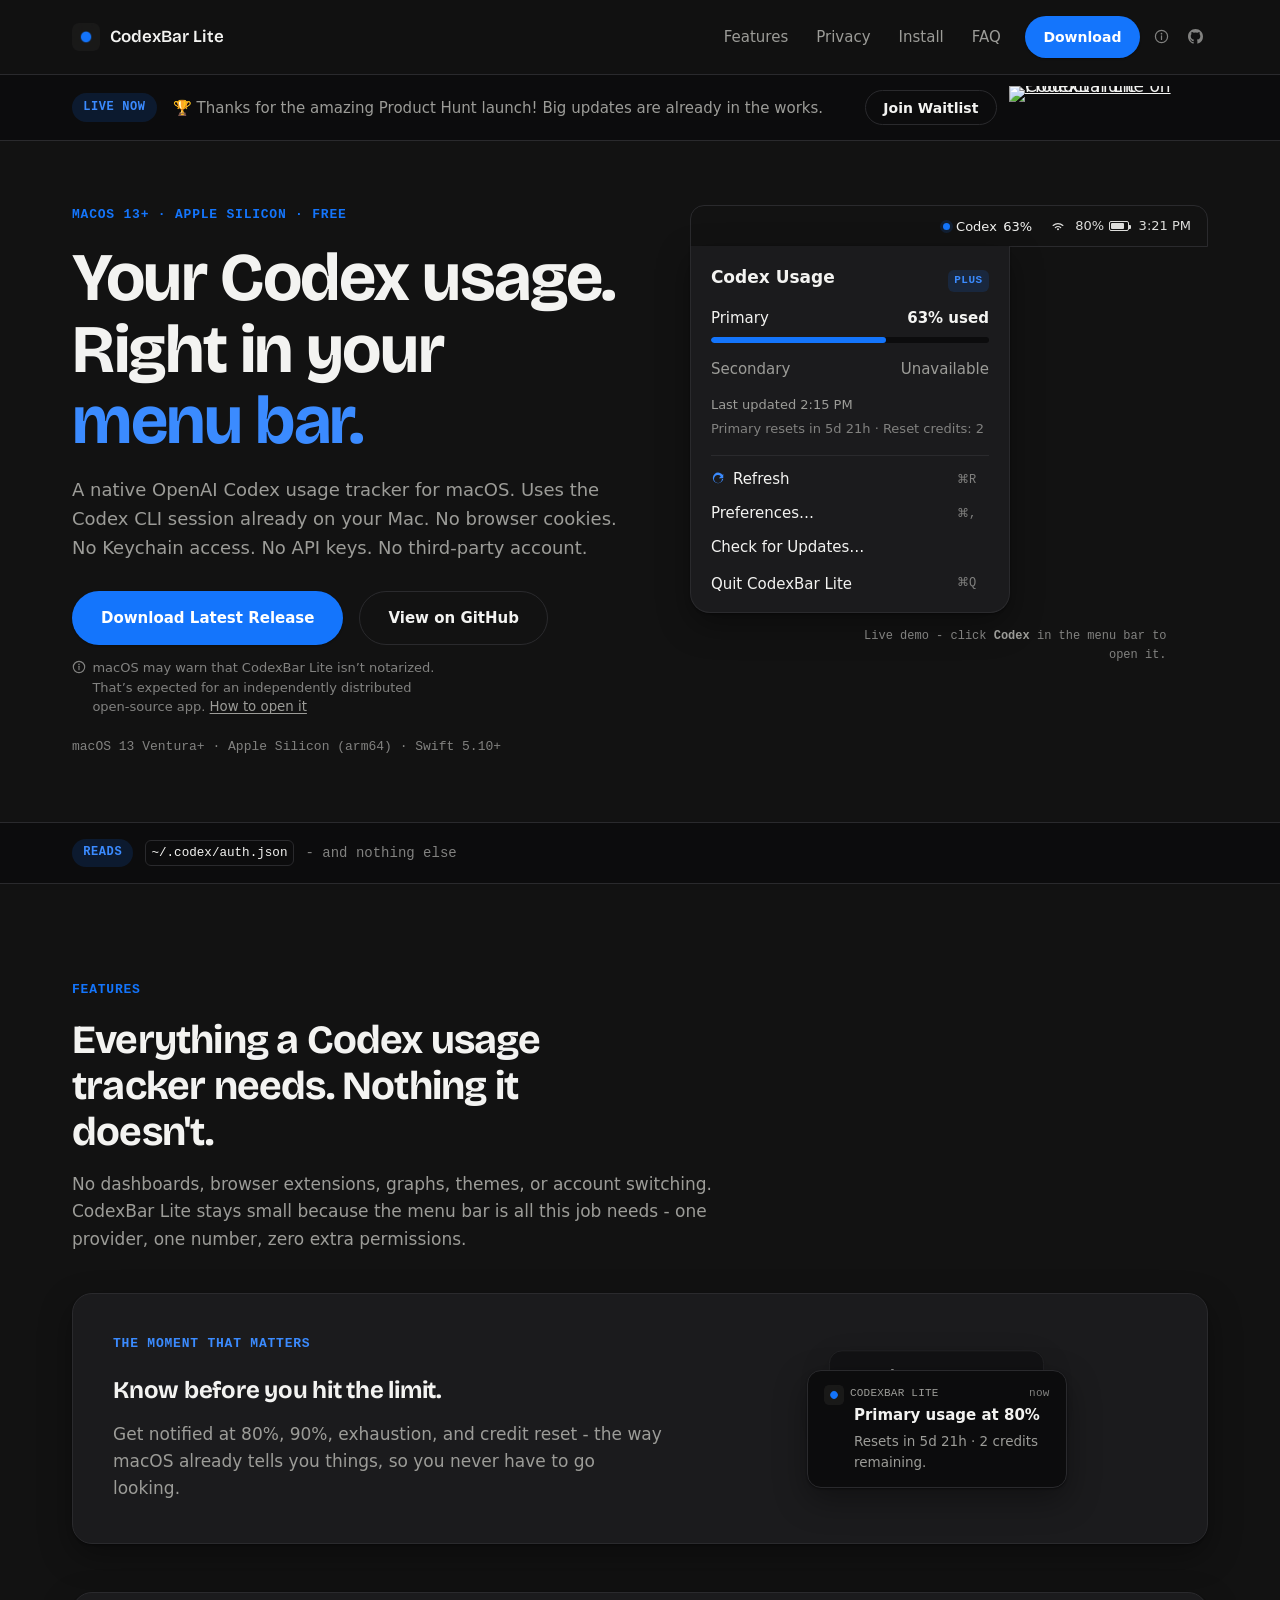
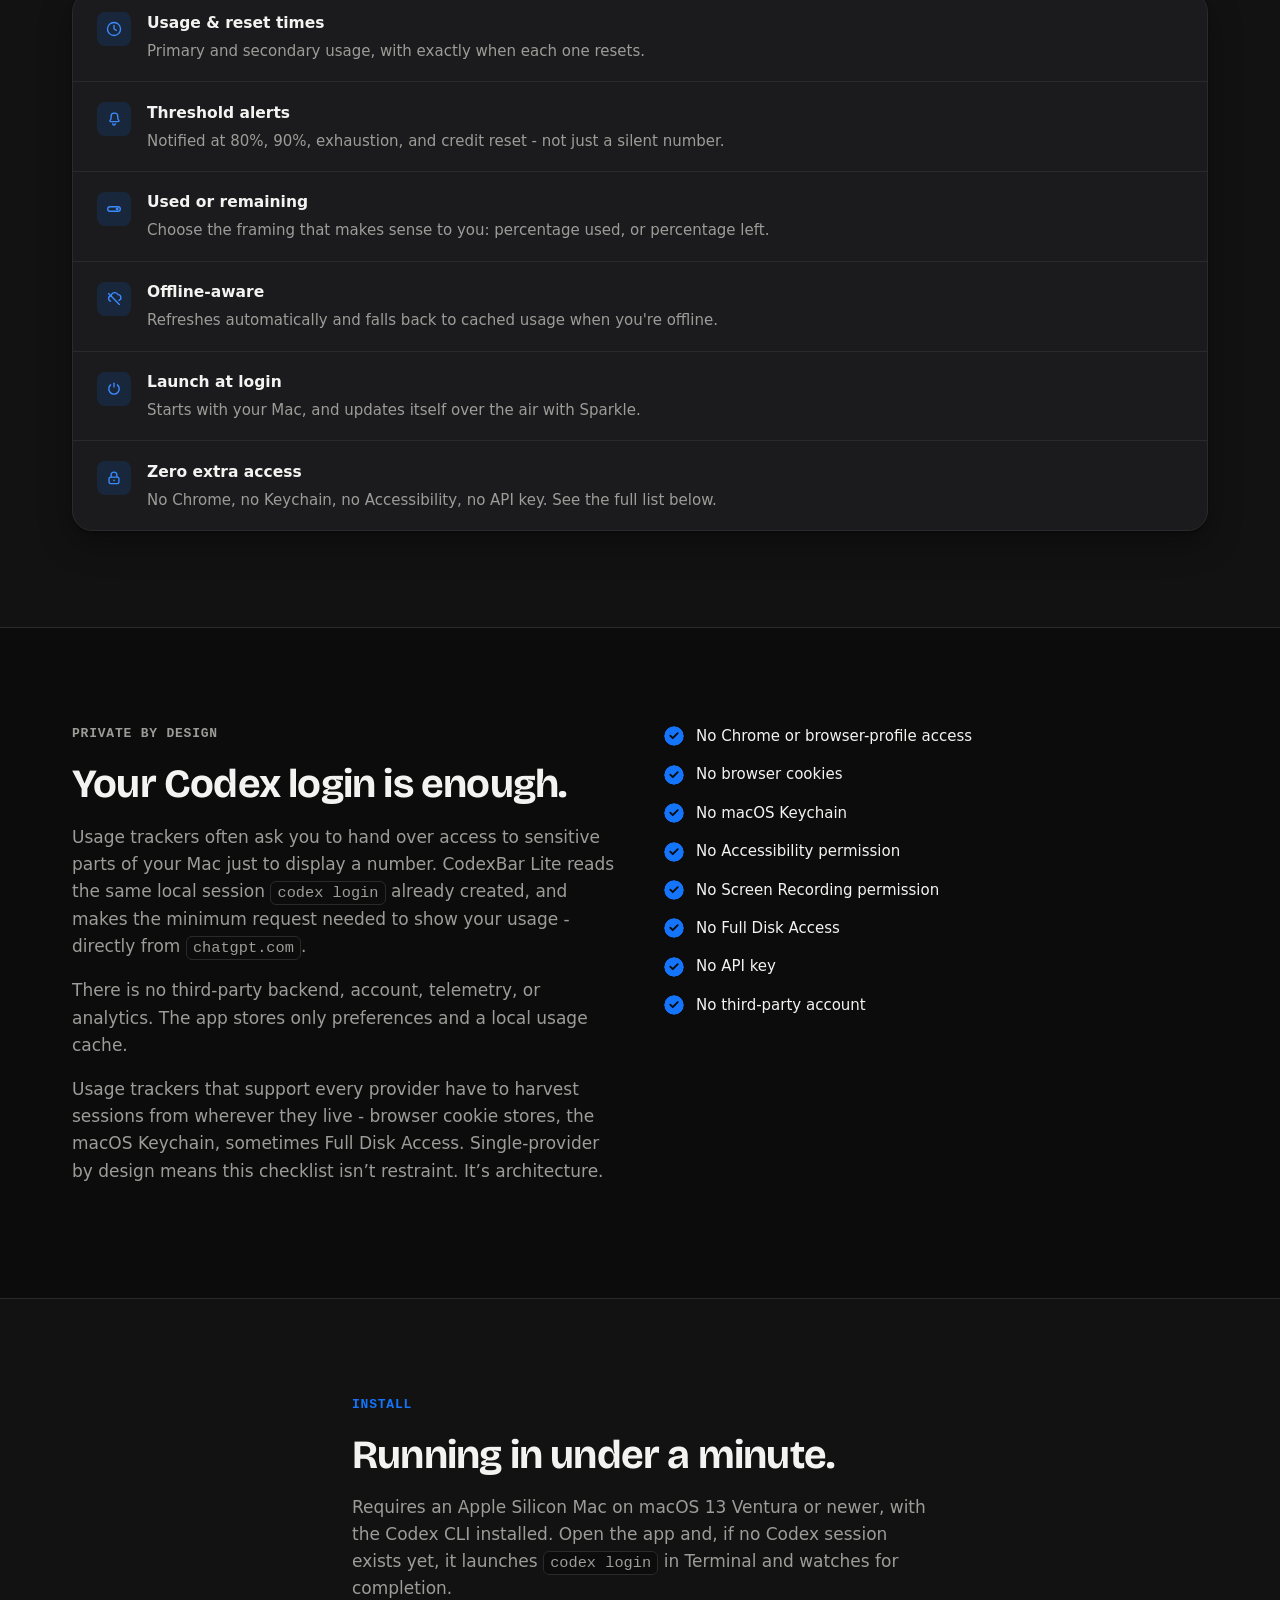
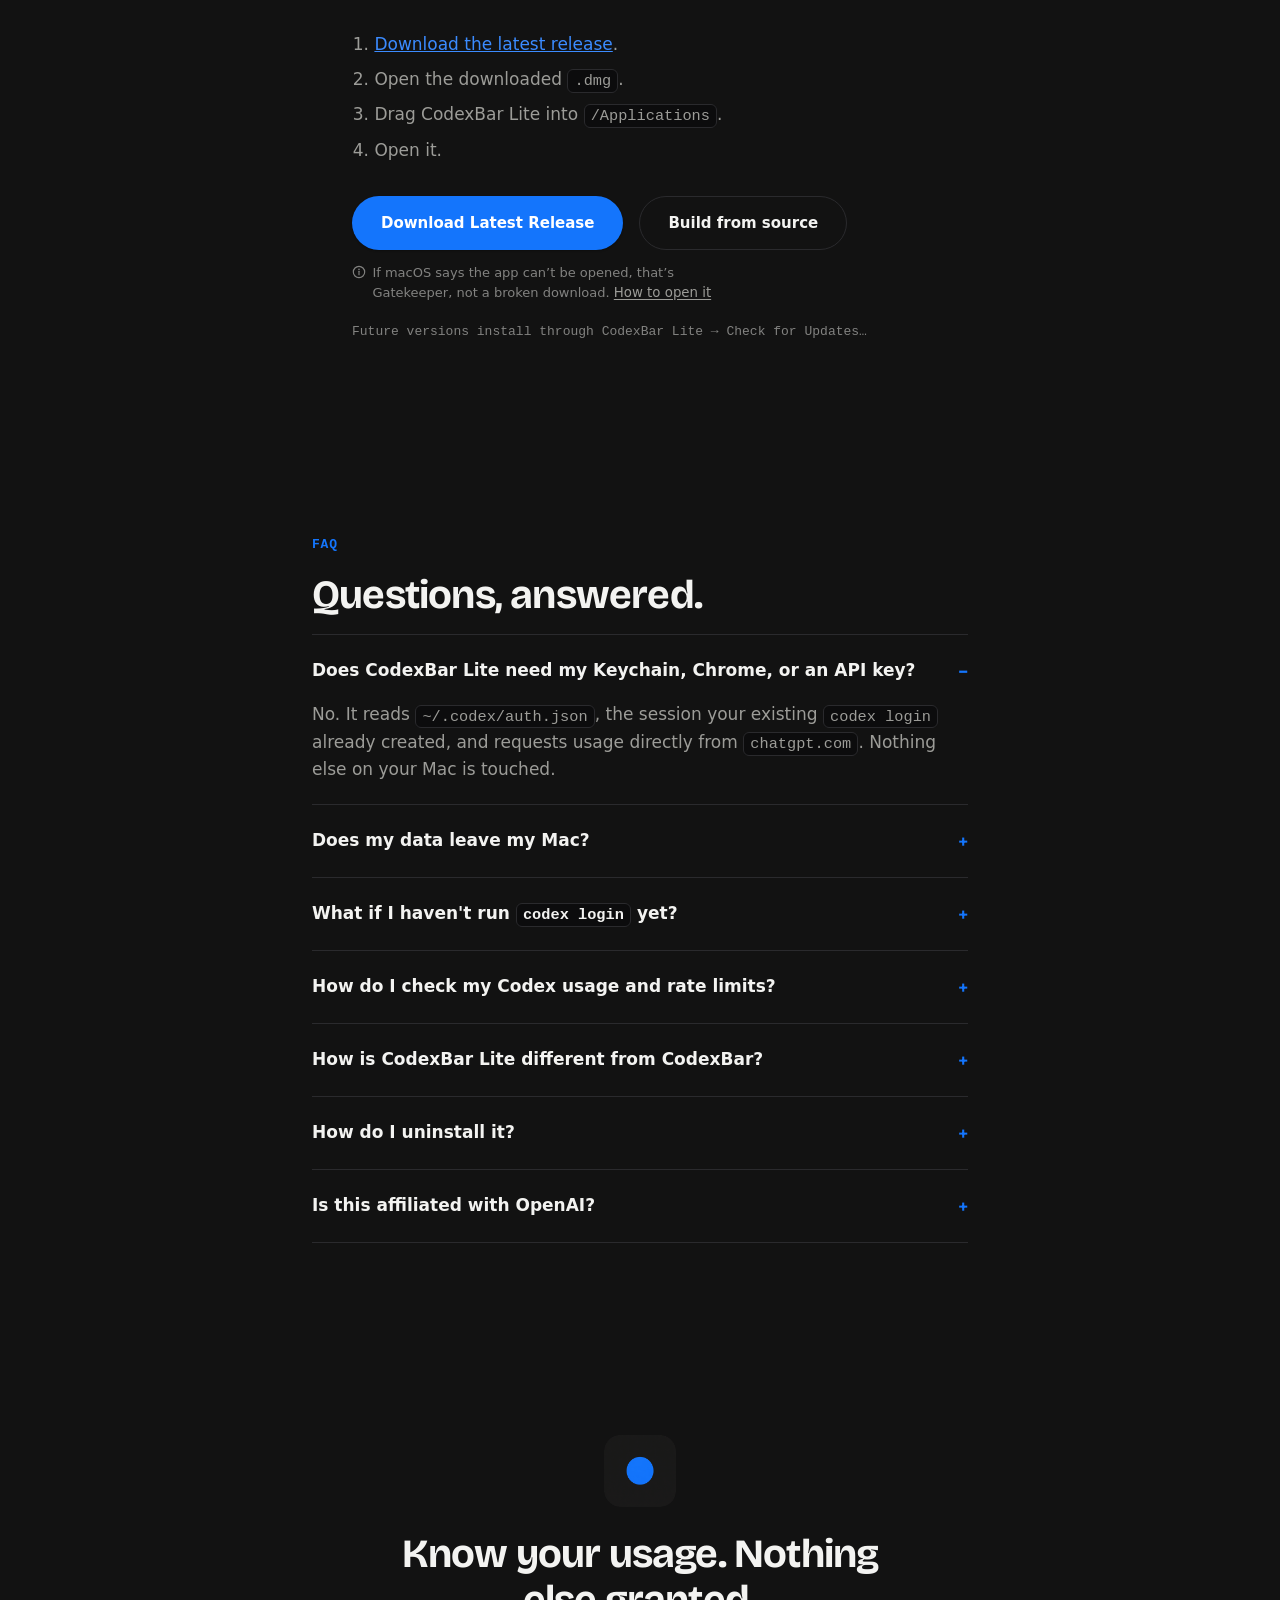
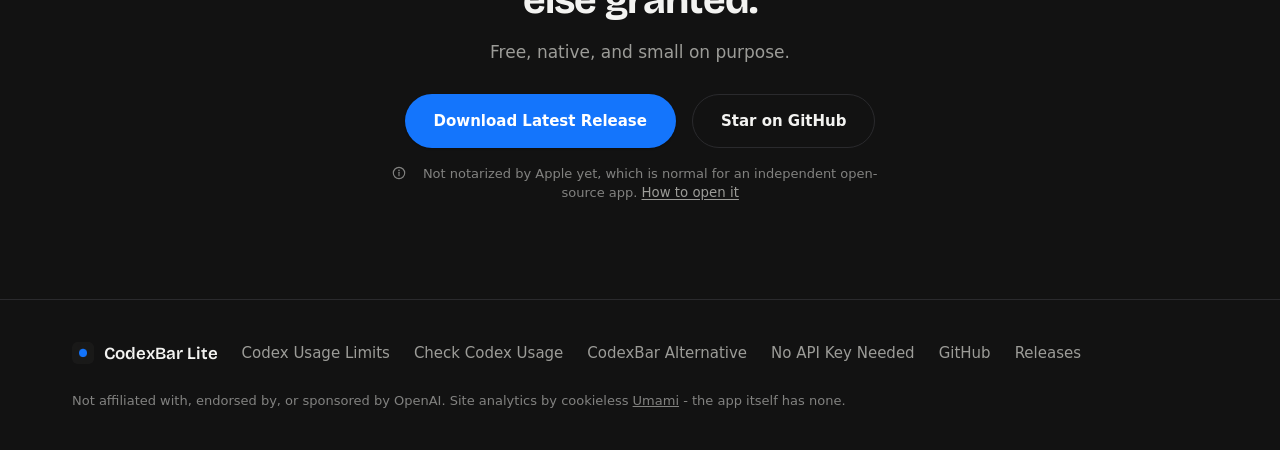
==== commit 617d2e4c: "seo optimisations" ====
--- a/docs/index.html
+++ b/docs/index.html
@@ -529,6 +529,7 @@
         <a href="/codex-usage-limits">Codex Usage Limits</a>
         <a href="/how-to-check-codex-usage">Check Codex Usage</a>
         <a href="/codexbar-alternative">CodexBar Alternative</a>
+        <a href="/codex-usage-without-api-key">No API Key Needed</a>
         <a href="https://github.com/wei-b0/codexbar-lite" target="_blank" rel="noopener noreferrer">GitHub</a>
         <a href="https://github.com/wei-b0/codexbar-lite/releases" target="_blank" rel="noopener noreferrer">Releases</a>
       </nav>
--- a/docs/styles.css
+++ b/docs/styles.css
@@ -1433,6 +1433,16 @@
   color: var(--accent-hover);
 }
 
+.table-scroll {
+  overflow-x: auto;
+  margin: 0.5rem 0 1.5rem;
+}
+
+.table-scroll .guide-table {
+  margin: 0;
+  min-width: 640px;
+}
+
 .guide-table {
   width: 100%;
   border-collapse: collapse;
